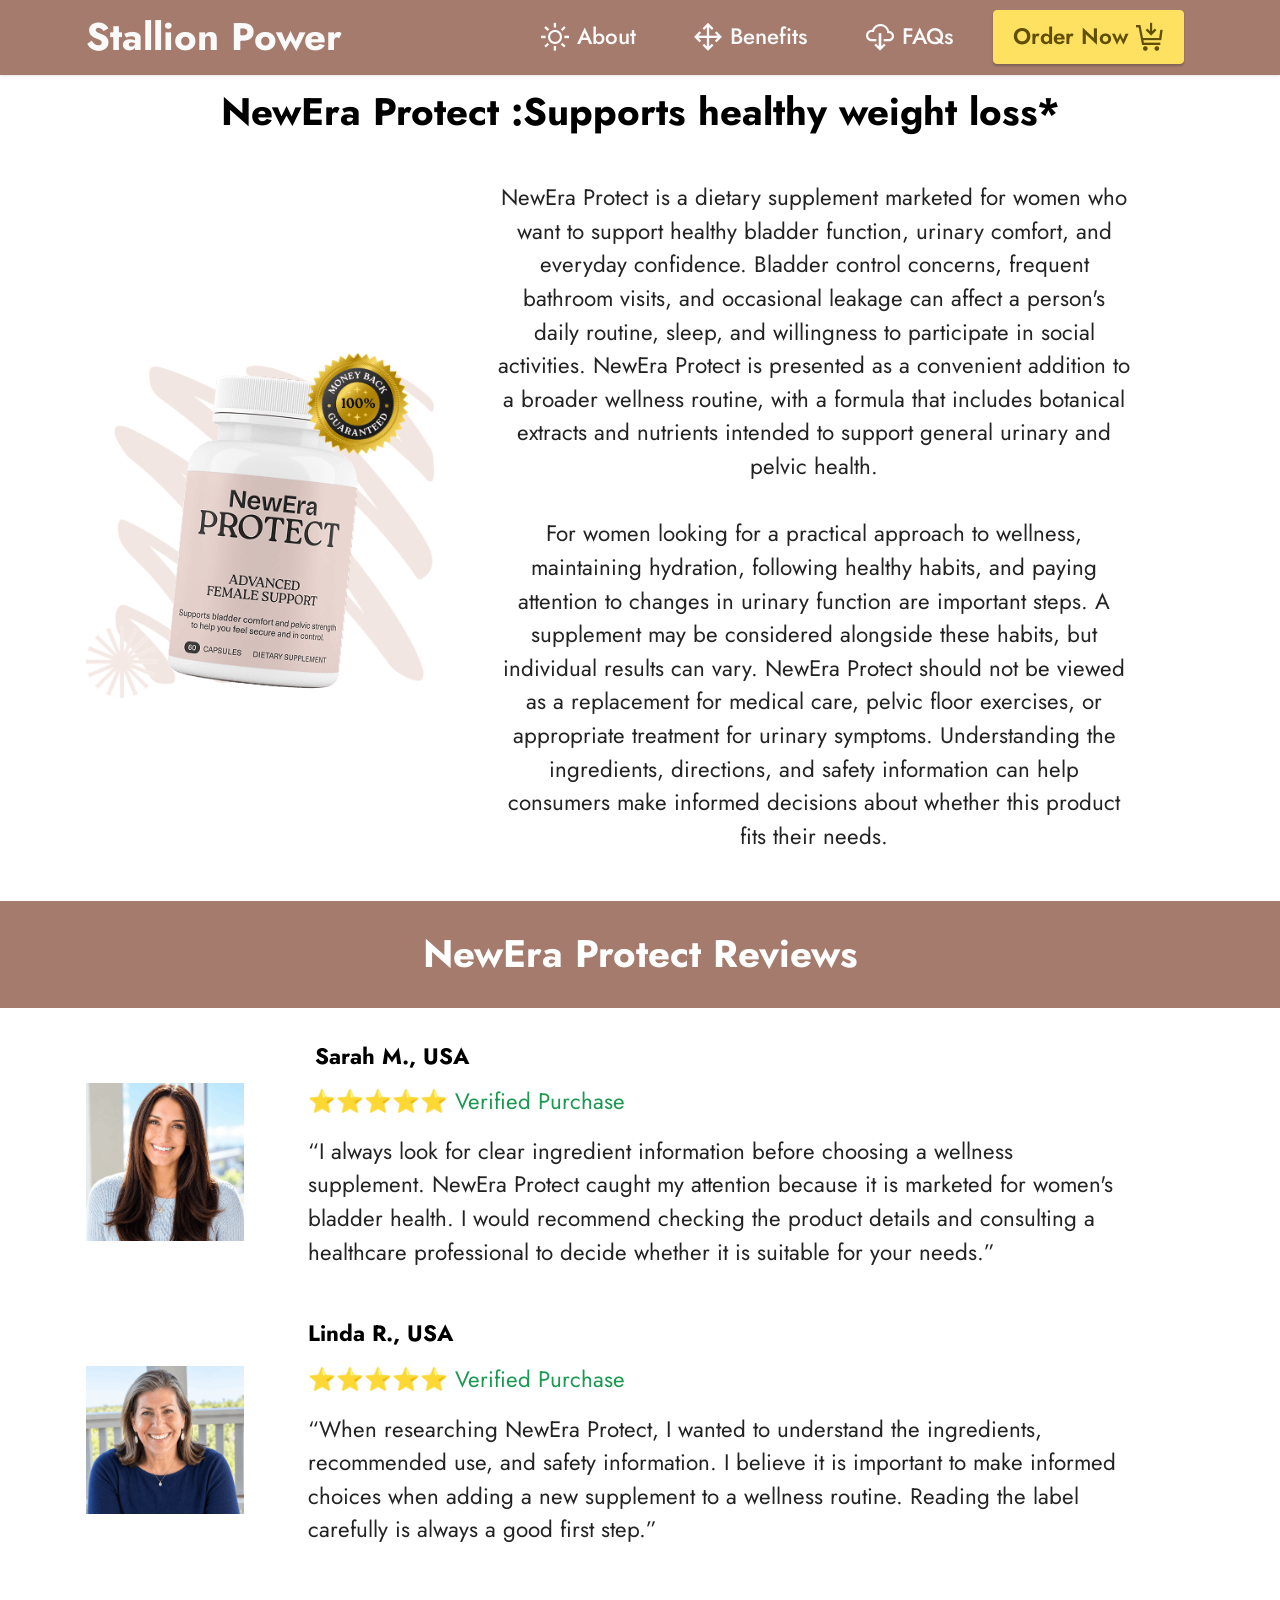
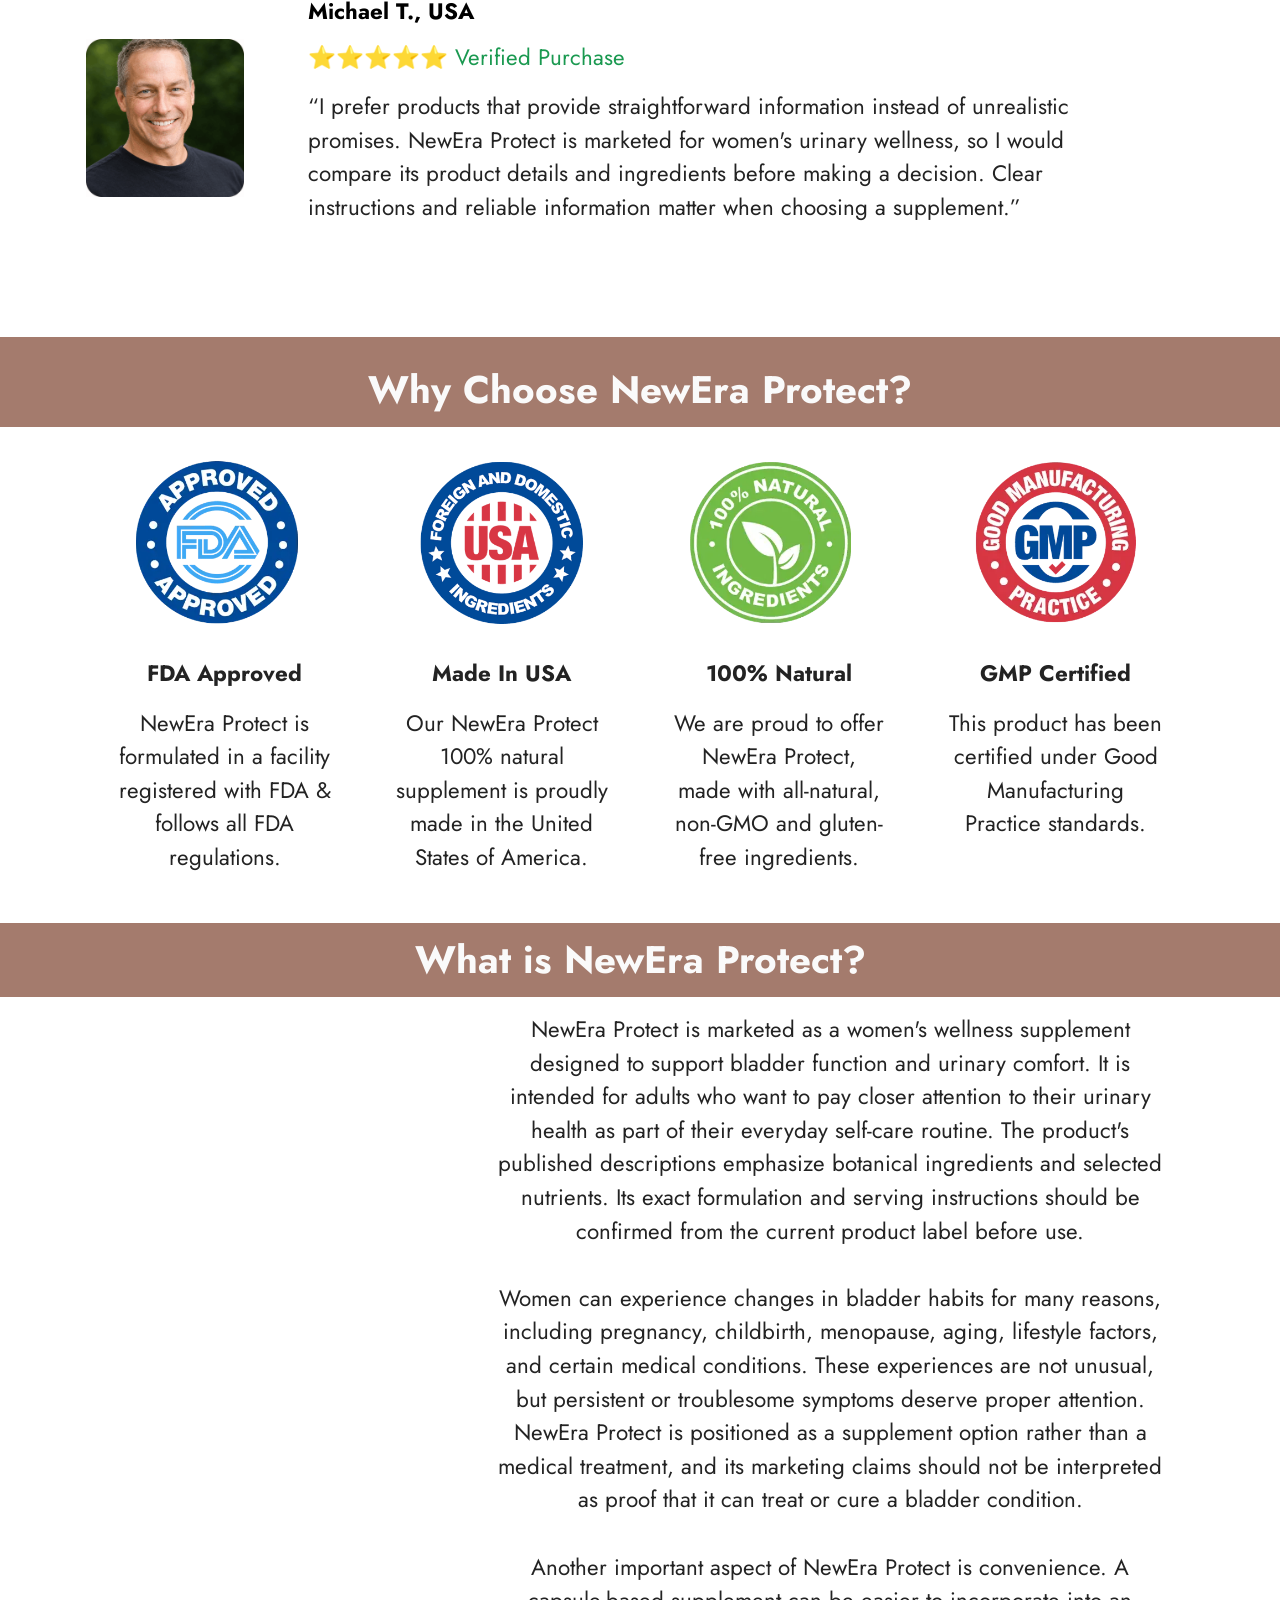
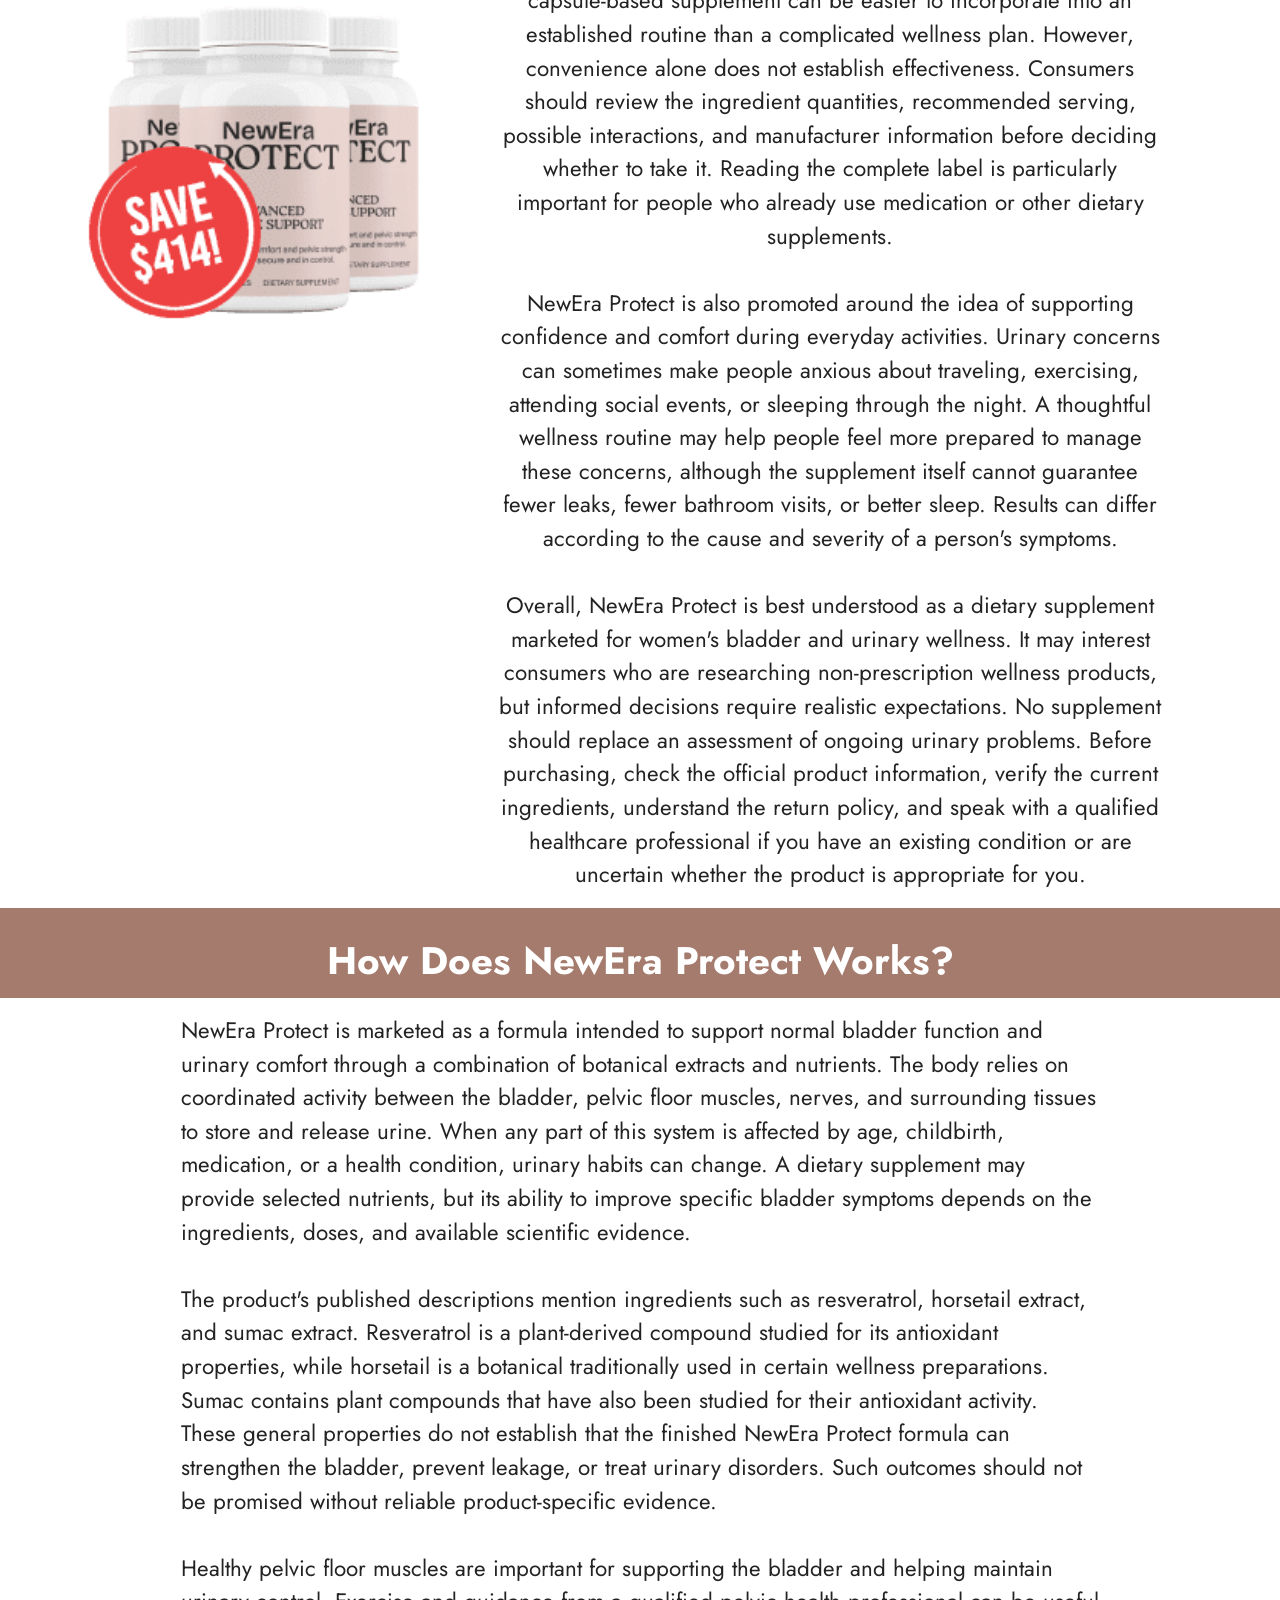
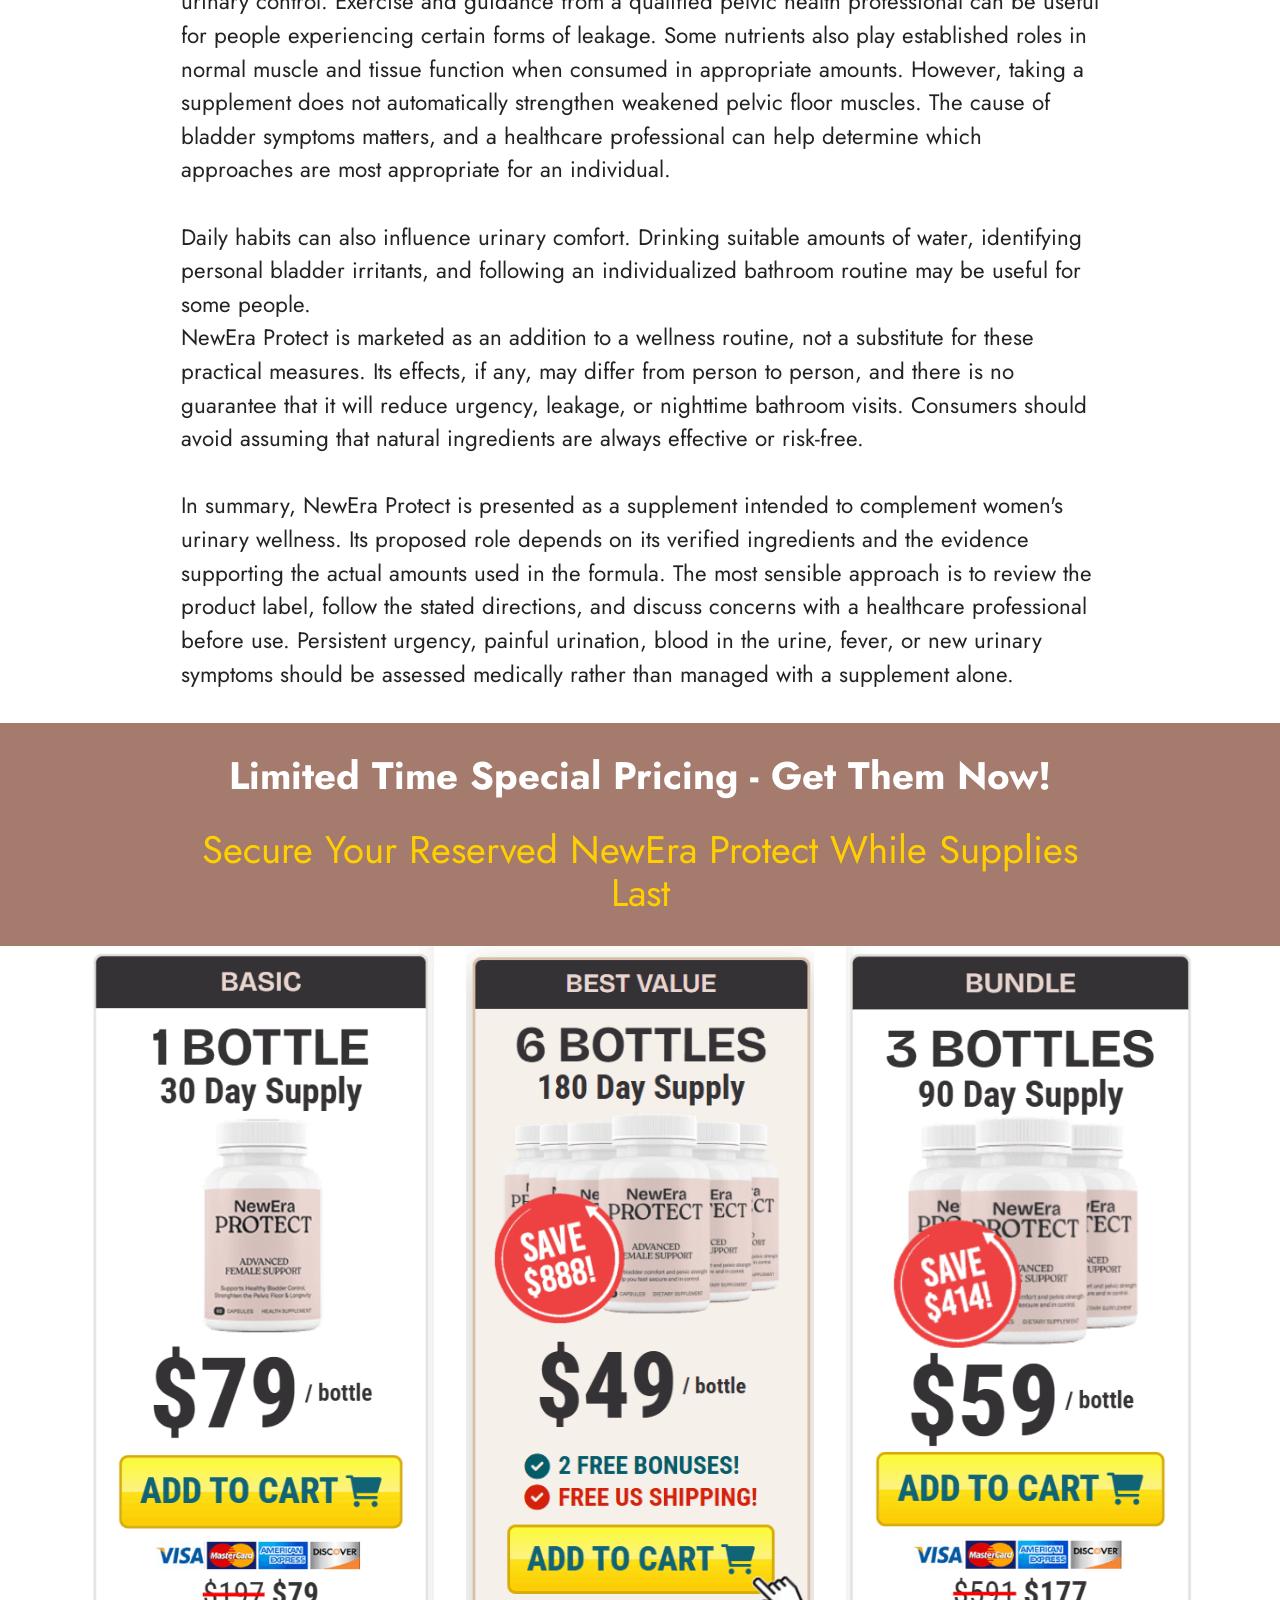
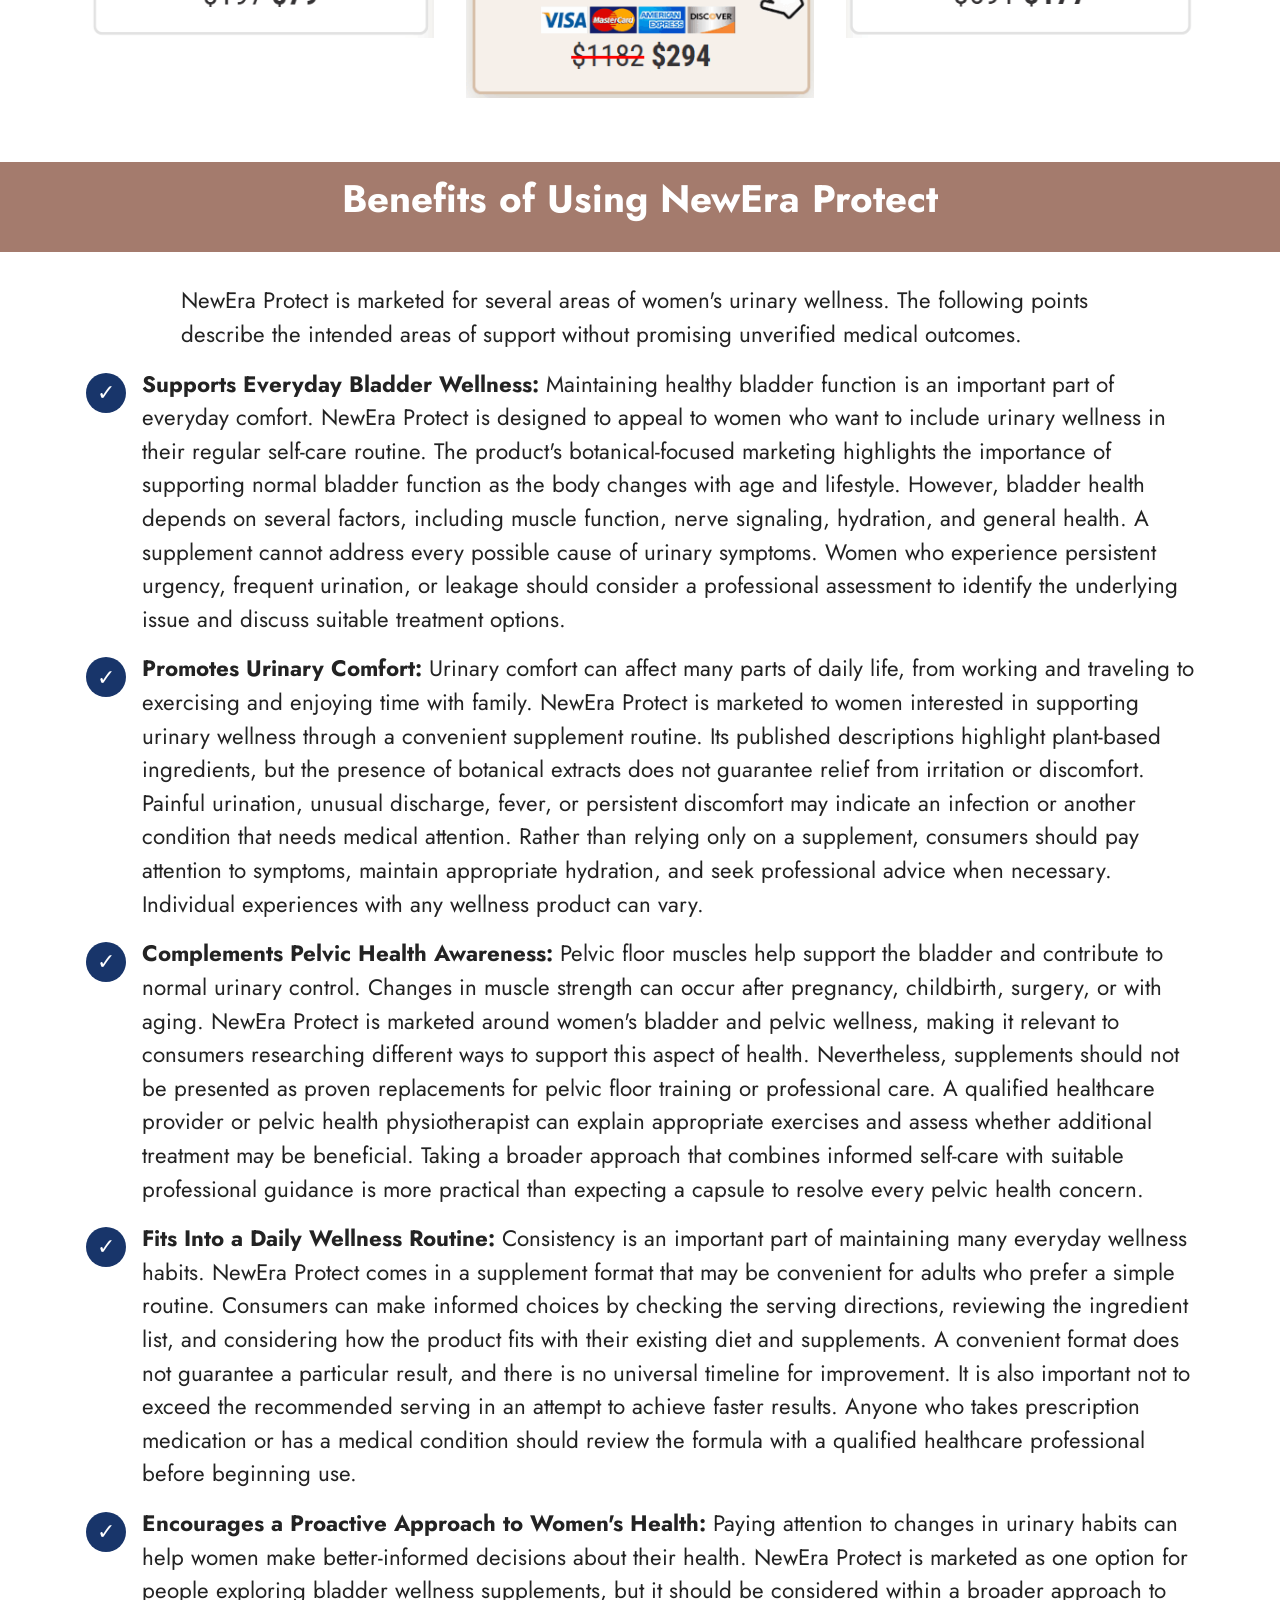
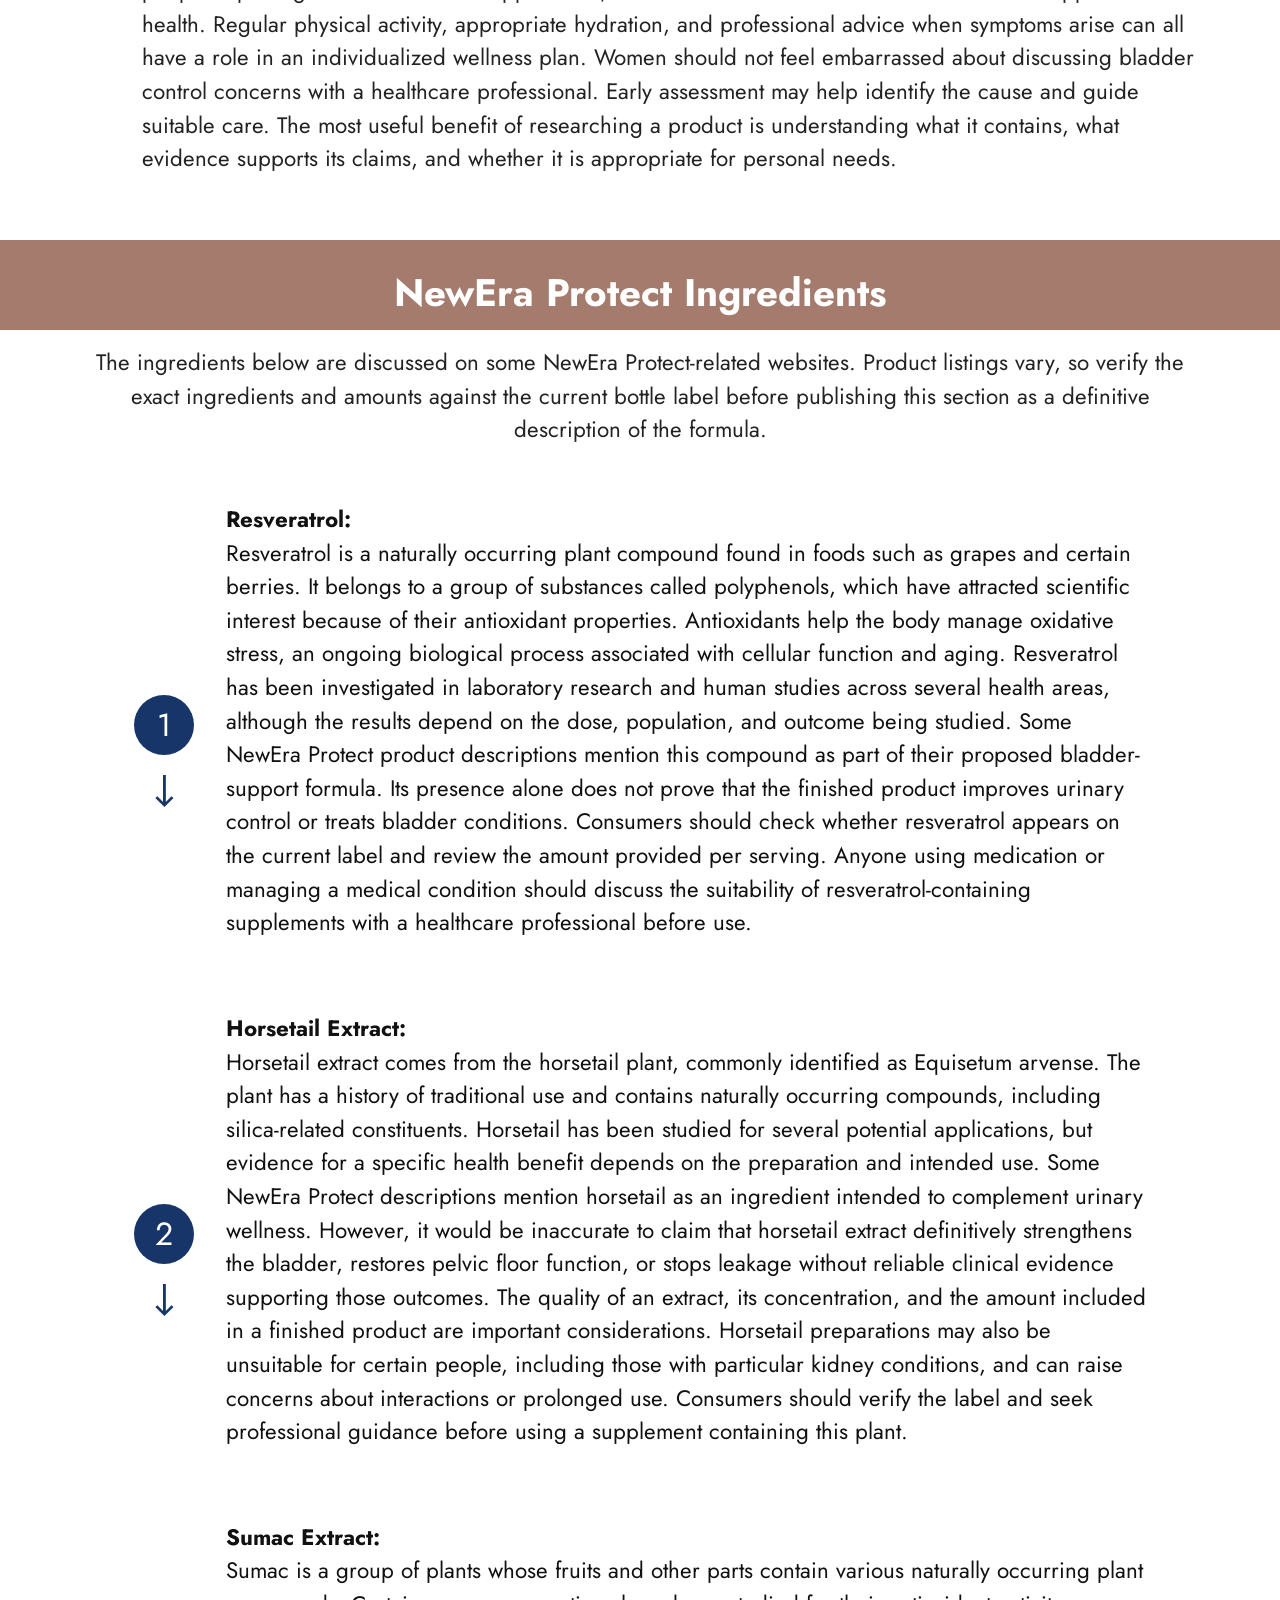
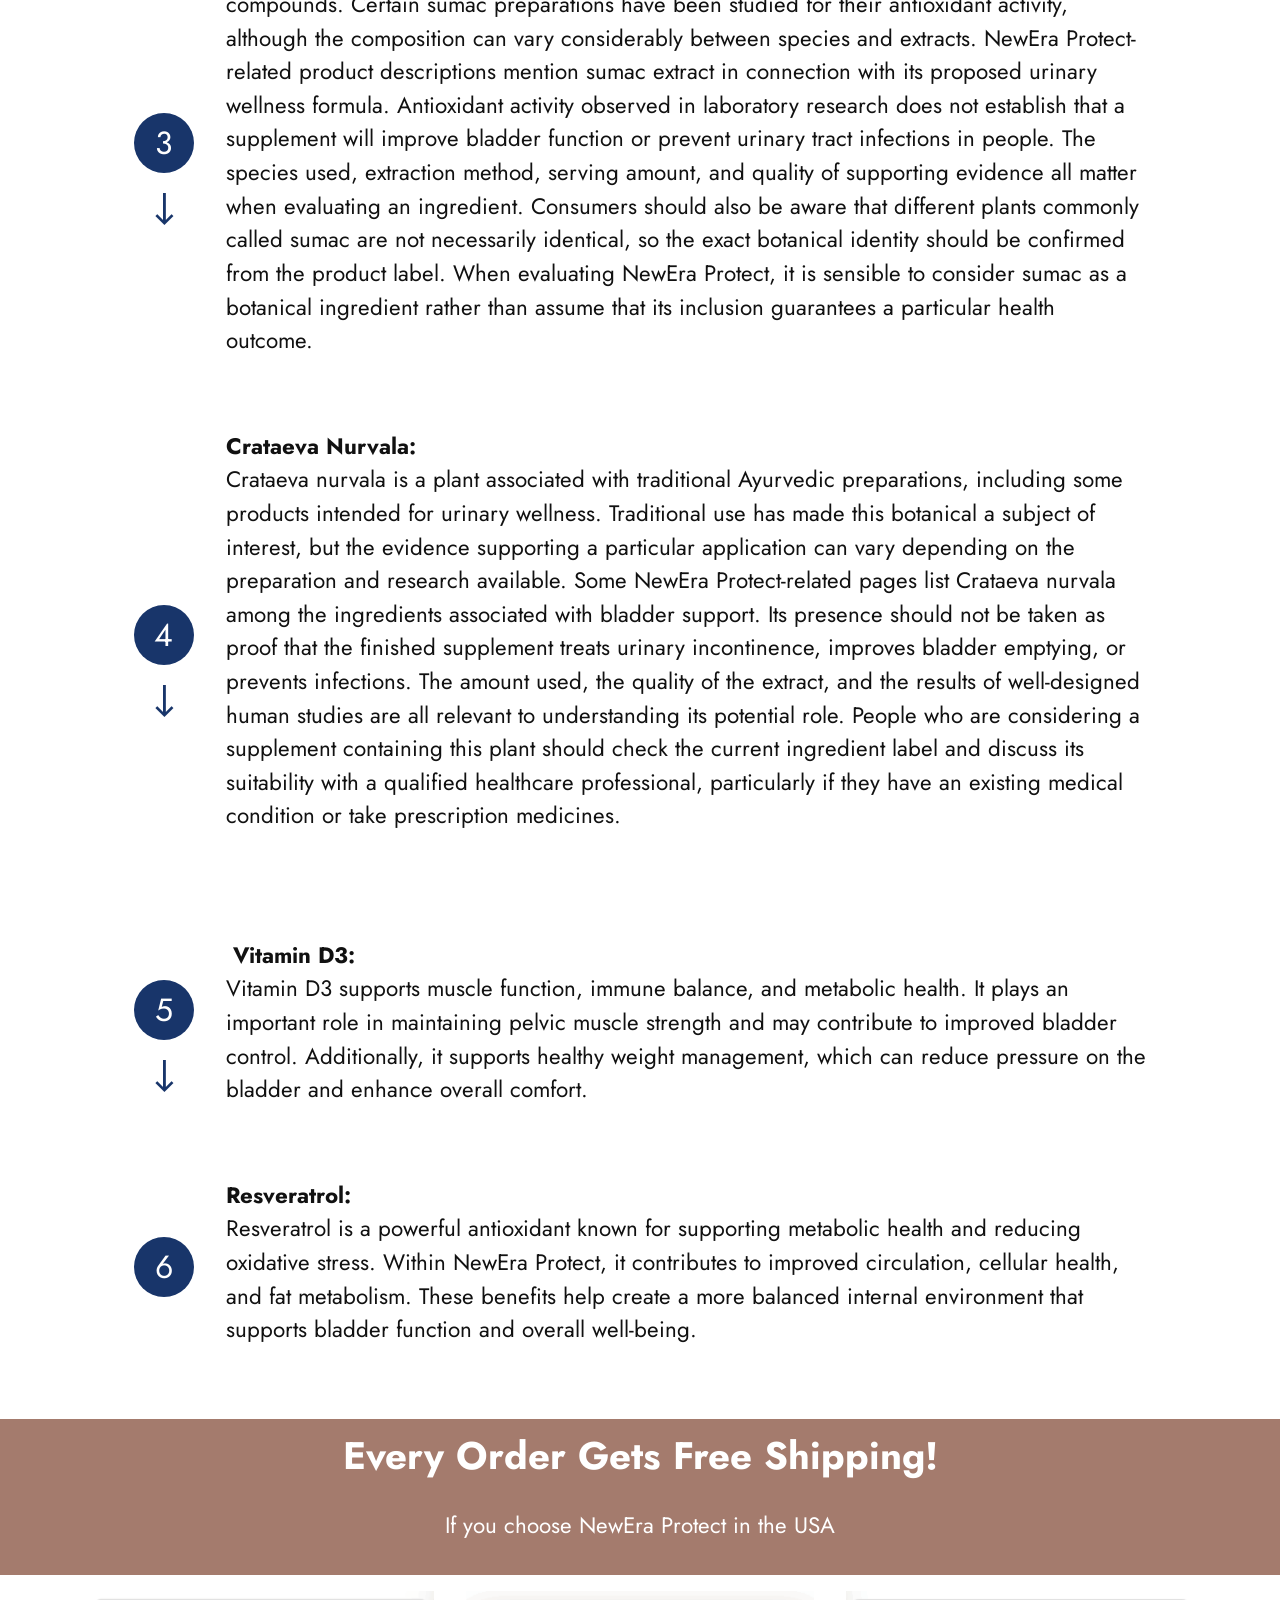
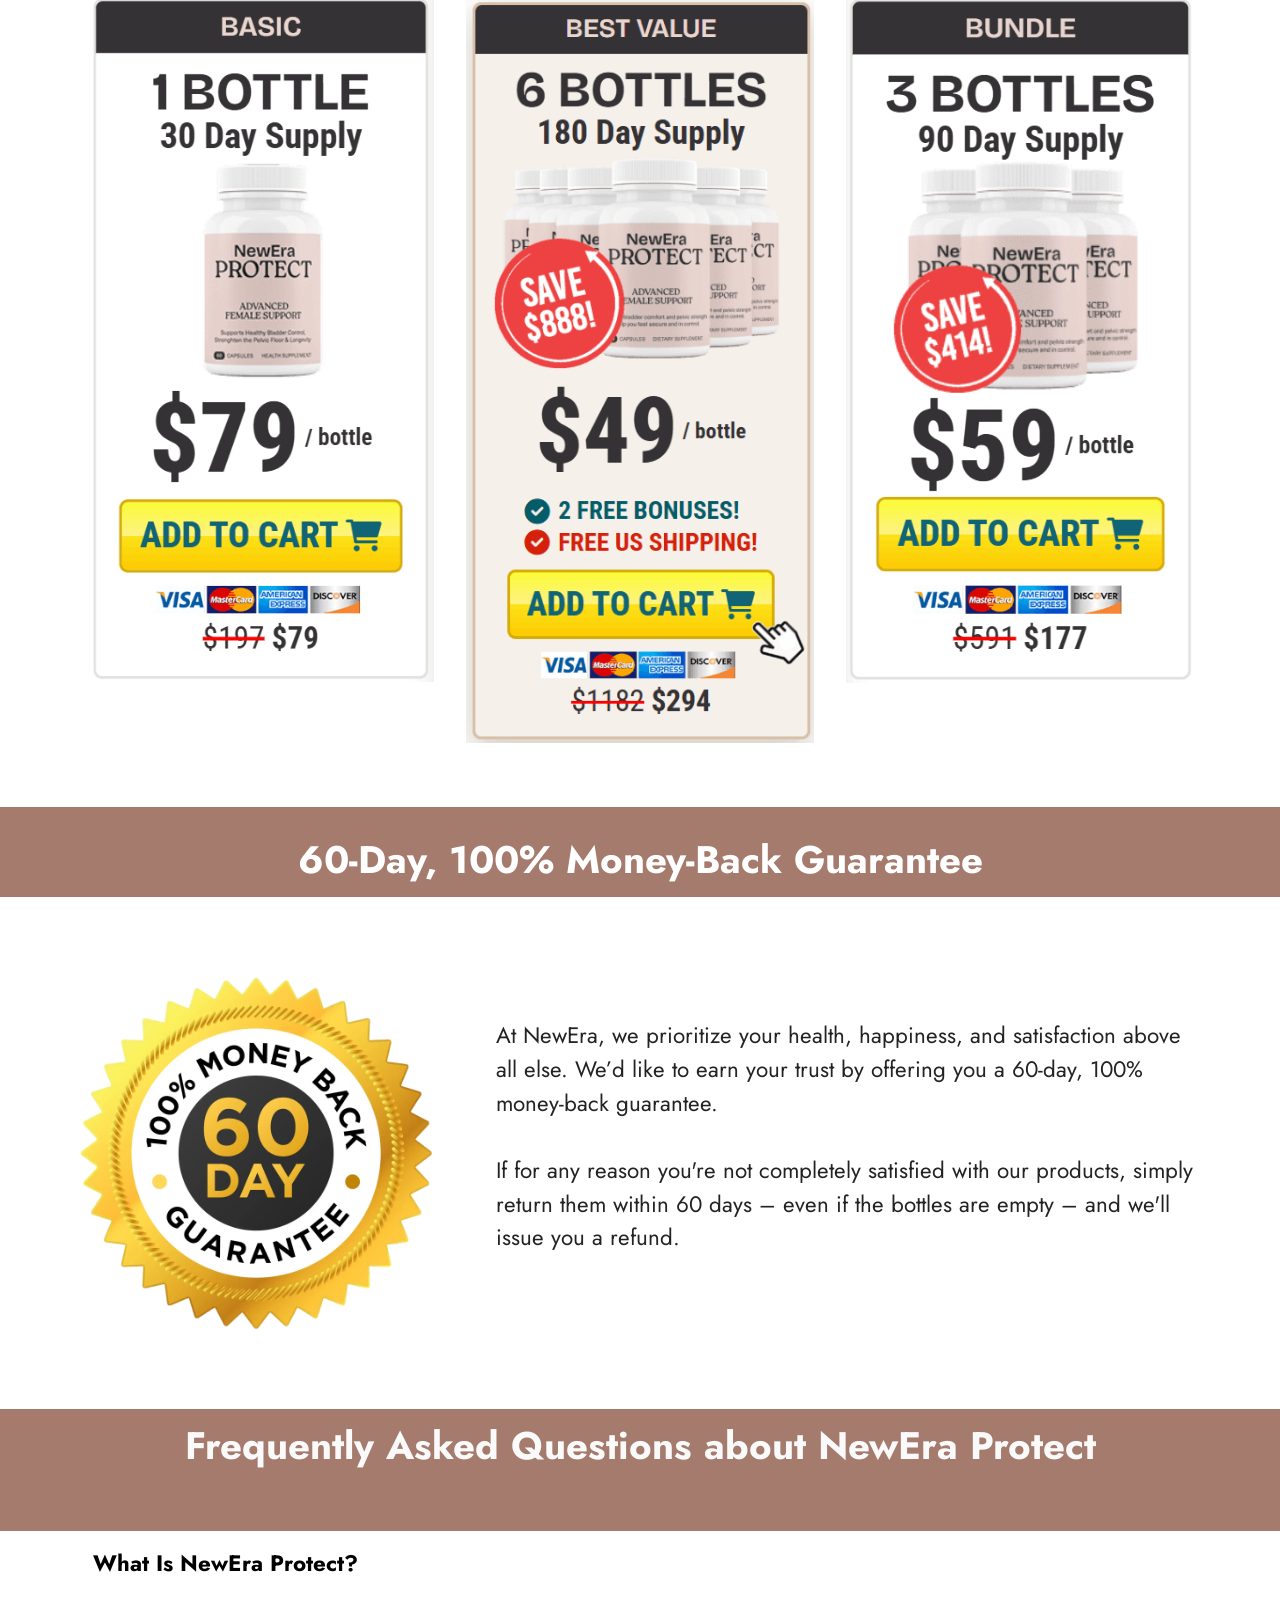
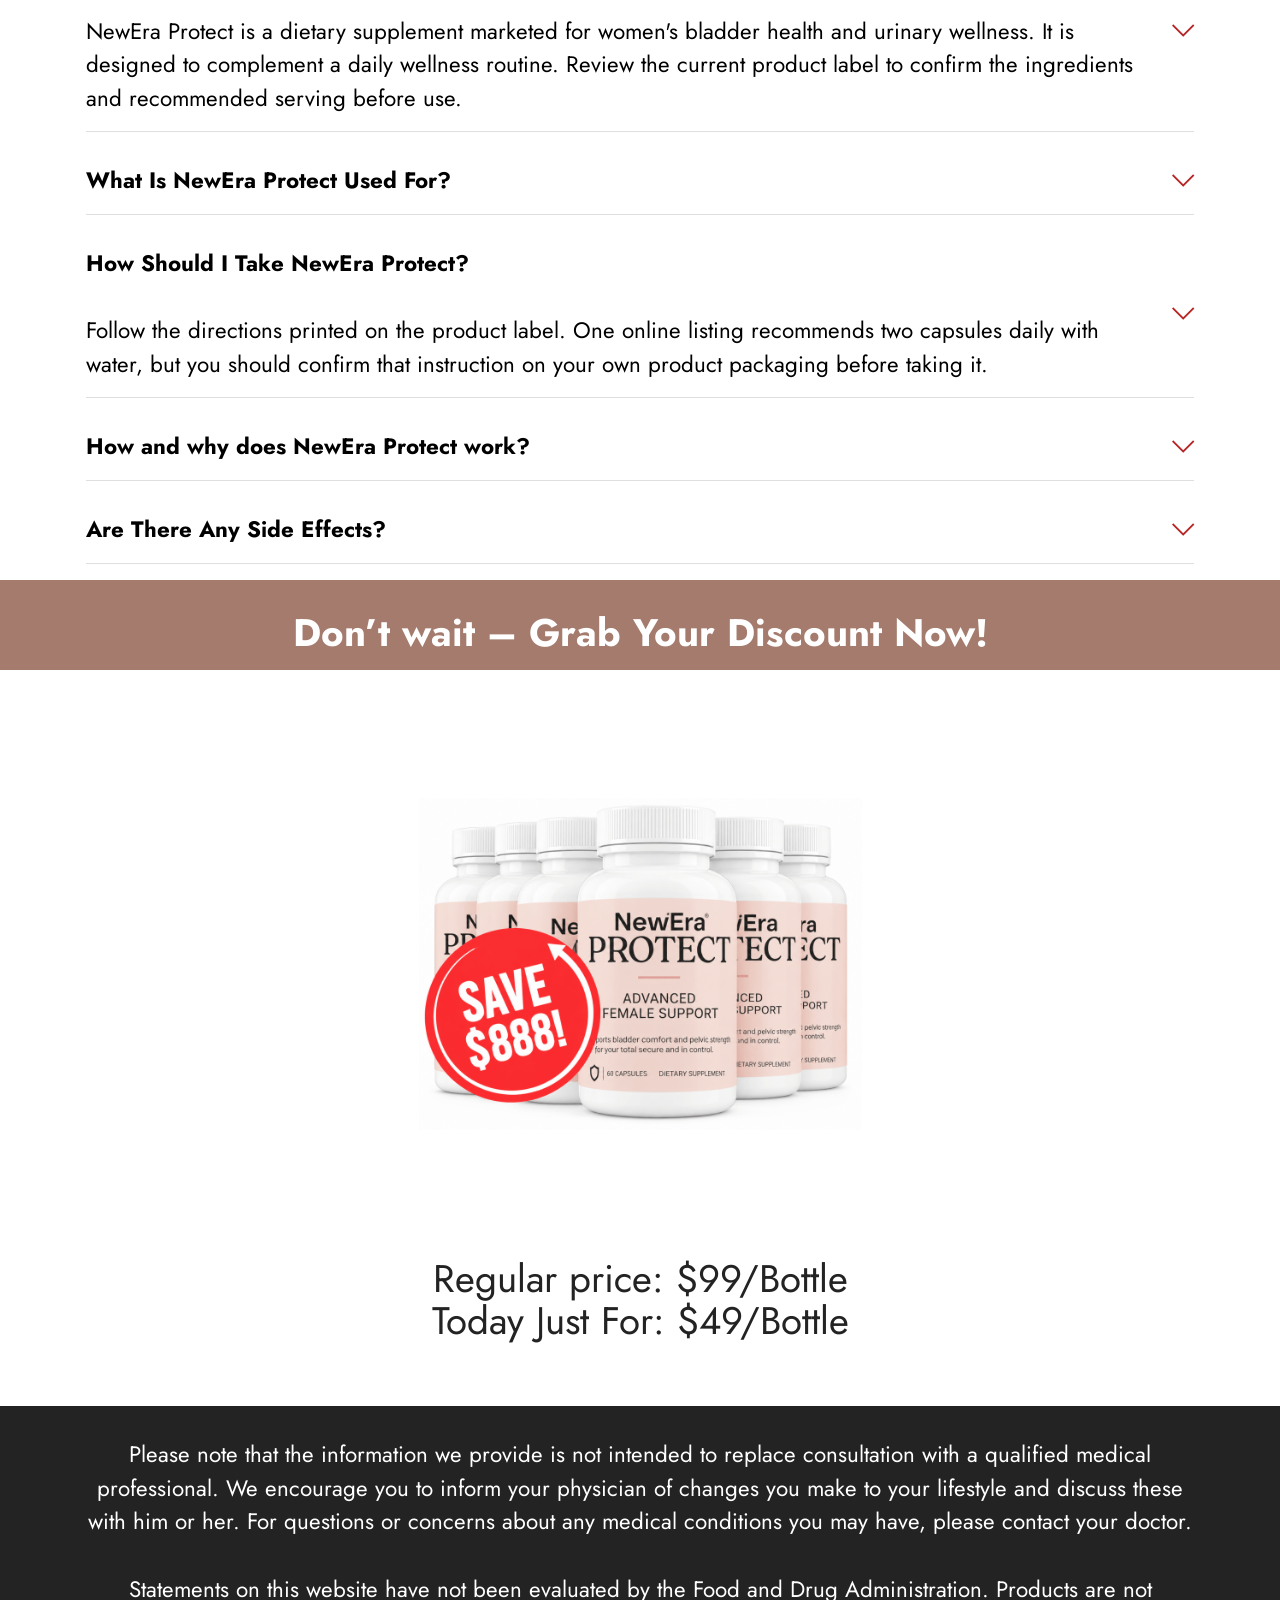
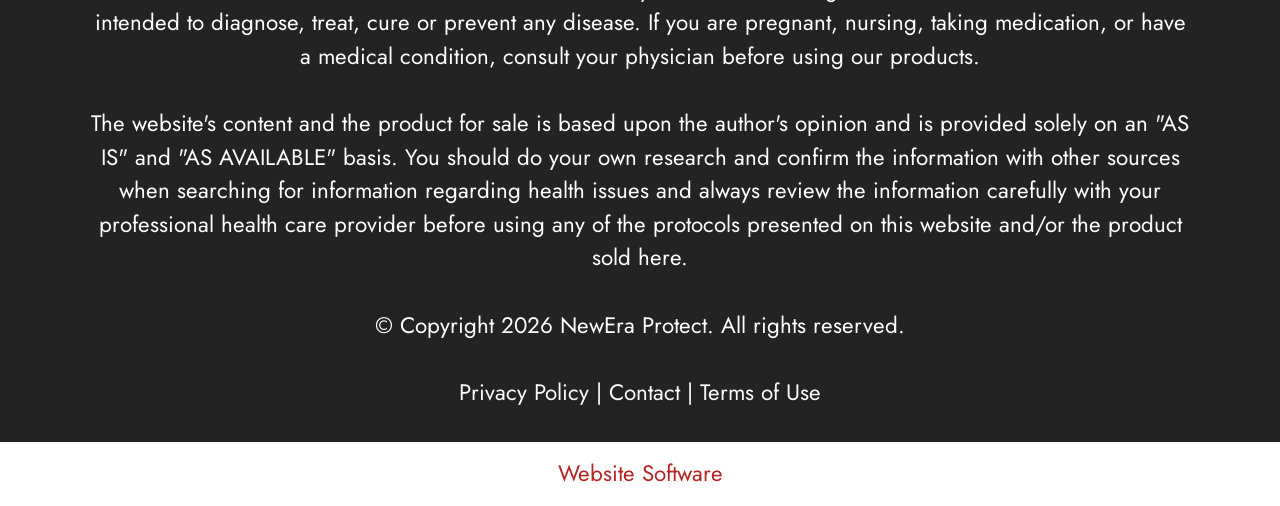
==== index.html @ 6fe3ec7f "Add files via upload" ====
<!DOCTYPE html>
<html  lang="en">
<head>
  <!-- Site made with Mobirise Website Builder v6.1.12, https://mobirise.com -->
  <meta charset="UTF-8">
  <meta http-equiv="X-UA-Compatible" content="IE=edge">
  <meta name="generator" content="Mobirise v6.1.12, mobirise.com">
  <meta name="twitter:card" content="summary_large_image"/>
  <meta name="twitter:image:src" content="assets/images/index-meta.png">
  <meta property="og:image" content="assets/images/index-meta.png">
  <meta name="twitter:title" content="NewEra Protect | Official Website Benefits & Ingredients">
  <meta name="viewport" content="width=device-width, initial-scale=1, minimum-scale=1">
  <link rel="shortcut icon" href="assets/images/cf00dc8c-ad56-42a1-9572-a9f70e7c6a54-128x128.png" type="image/x-icon">
  <meta name="description" content="NewEra Protect, its key ingredients, potential benefits, and how it fits into your daily wellness routine. Learn more on the official website.">
  
  
  <title>NewEra Protect | Official Website Benefits & Ingredients</title>
  <link rel="stylesheet" href="assets/web/assets/mobirise-icons2/mobirise2.css">
  <link rel="stylesheet" href="assets/web/assets/mobirise-icons/mobirise-icons.css">
  <link rel="stylesheet" href="assets/bootstrap/css/bootstrap.min.css">
  <link rel="stylesheet" href="assets/dropdown/css/style.css">
  <link rel="stylesheet" href="assets/socicon/css/styles.css">
  <link rel="stylesheet" href="assets/theme/css/style.css">
  <link rel="preload" href="https://fonts.googleapis.com/css?family=Jost:100,200,300,400,500,600,700,800,900,100i,200i,300i,400i,500i,600i,700i,800i,900i&display=swap" as="style" onload="this.onload=null;this.rel='stylesheet'">
  <noscript><link rel="stylesheet" href="https://fonts.googleapis.com/css?family=Jost:100,200,300,400,500,600,700,800,900,100i,200i,300i,400i,500i,600i,700i,800i,900i&display=swap"></noscript>
  <link rel="preload" as="style" href="assets/mobirise/css/mbr-additional.css?v=R3ZuR8"><link rel="stylesheet" href="assets/mobirise/css/mbr-additional.css?v=R3ZuR8" type="text/css">

  
  
  <meta name="keywords" content=" NewEra Protect, NewEra Protect,  NewEra Protect supplement,  NewEra Protect pills">
 <meta name="author" content=" NewEra Protect">
		
 <link rel="canonical" href="https://www. NewEra Protect
/" >
</head>
<body>
  
  <section data-bs-version="5.1" class="menu menu2 cid-tB0YZQqaCG" once="menu" id="menu2-0">
    
    <nav class="navbar navbar-dropdown navbar-expand-lg">
        <div class="container">
            <div class="navbar-brand">
                
                <span class="navbar-caption-wrap"><a class="navbar-caption text-white text-primary display-2" href="index.html#features7-3">Stallion Power&nbsp;<br></a></span>
            </div>
            <button class="navbar-toggler" type="button" data-toggle="collapse" data-bs-toggle="collapse" data-target="#navbarSupportedContent" data-bs-target="#navbarSupportedContent" aria-controls="navbarNavAltMarkup" aria-expanded="false" aria-label="Toggle navigation">
                <div class="hamburger">
                    <span></span>
                    <span></span>
                    <span></span>
                    <span></span>
                </div>
            </button>
            <div class="collapse navbar-collapse" id="navbarSupportedContent">
                <ul class="navbar-nav nav-dropdown" data-app-modern-menu="true"><li class="nav-item"><a class="nav-link link text-white text-primary display-7" href="index.html#header3-1l"><span class="mobi-mbri mobi-mbri-sun mbr-iconfont mbr-iconfont-btn"></span>About</a></li>
                    <li class="nav-item"><a class="nav-link link text-white display-7" href="index.html#content4-k"><span class="mobi-mbri mobi-mbri-drag-n-drop mbr-iconfont mbr-iconfont-btn"></span>Benefits</a></li>
                    <li class="nav-item"><a class="nav-link link text-white text-primary display-7" href="index.html#features14-2h"><span class="mobi-mbri mobi-mbri-download-2 mbr-iconfont mbr-iconfont-btn"></span>FAQs</a>
                    </li></ul>
                
                <div class="navbar-buttons mbr-section-btn"><a class="btn btn-warning display-7" href="https://mwebvexa.com/10195/21802/7/?"><span class="mobi-mbri mobi-mbri-cart-add mbr-iconfont mbr-iconfont-btn"></span>Order Now</a></div>
            </div>
        </div>
    </nav>
</section>

<section data-bs-version="5.1" class="header3 cid-tB10ubWVri" id="header3-1">

    

    
    

    <div class="align-center container-fluid">
        <div class="row justify-content-center">
            <div class="col-12 col-lg-12">
                <h1 class="mbr-section-title mbr-fonts-style mb-3 display-2"><strong>NewEra Protect :Supports healthy weight loss*</strong></h1>
                
                
                
            </div>
        </div>
    </div>
</section>

<section data-bs-version="5.1" class="features6 cid-tB15AvPI4t" id="features7-3">
    <!---->
    

    
    
    <div class="container">
        <div class="card-wrapper">
            <div class="row align-items-center">
                <div class="col-12 col-lg-4">
                    <div class="image-wrapper">
                        <a href="https://mwebvexa.com/10195/21802/7/?"><img src="assets/images/tsl-new-img5-412x409.png" alt="NewEra Protect"></a>
                    </div>
                </div>
                <div class="col-12 col-lg">
                    <div class="text-box">
                        
                        <p class="mbr-text mbr-fonts-style display-5">NewEra Protect is a dietary supplement marketed for women who want to support healthy bladder function, urinary comfort, and everyday confidence. Bladder control concerns, frequent bathroom visits, and occasional leakage can affect a person's daily routine, sleep, and willingness to participate in social activities. NewEra Protect is presented as a convenient addition to a broader wellness routine, with a formula that includes botanical extracts and nutrients intended to support general urinary and pelvic health.<br><br>For women looking for a practical approach to wellness, maintaining hydration, following healthy habits, and paying attention to changes in urinary function are important steps. A supplement may be considered alongside these habits, but individual results can vary. NewEra Protect should not be viewed as a replacement for medical care, pelvic floor exercises, or appropriate treatment for urinary symptoms. Understanding the ingredients, directions, and safety information can help consumers make informed decisions about whether this product fits their needs.<br></p>
                        
                        
                    </div>
                </div>
            </div>
        </div>
    </div>
</section>

<section data-bs-version="5.1" class="content4 cid-v9ZbLS1f8Q" id="content4-27">
    

    
    
    <div class="container">
        <div class="row justify-content-center">
            <div class="title col-md-12 col-lg-12">
                <h3 class="mbr-section-title mbr-fonts-style align-center mb-4 display-2"><div><strong></strong></div></h3>
                <h1 class="mbr-section-subtitle align-center mbr-fonts-style mb-4 display-2"><strong>NewEra Protect Reviews</strong></h1>
                
            </div>
        </div>
    </div>
</section>

<section data-bs-version="5.1" class="team2 cid-vaVHwZ0P2d" xmlns="http://www.w3.org/1999/html" id="team2-2p">
    

    
    
    <div class="container">
        <div class="item features-image">
            <div class="item-wrapper">
                <div class="row align-items-center">
                    <div class="col-12 col-md-2">
                        <div class="image-wrapper">
                            <img src="assets/images/149e02d2-dc52-42ea-9e5e-cba019acffad-375x375.png" alt=" Sarah M., USA">
                        </div>
                    </div>
                    <div class="col-12 col-md">
                        <div class="card-box">
                            <h2 class="card-title mbr-fonts-style m-0 mb-3 display-5"><strong>&nbsp;Sarah M., USA</strong></h2>
                            <h2 class="card-subtitle mbr-fonts-style mb-3 display-5">⭐⭐⭐⭐⭐ Verified Purchase&nbsp;</h2>
                            <p class="mbr-text mbr-fonts-style display-7">“I always look for clear ingredient information before choosing a wellness supplement. NewEra Protect caught my attention because it is marketed for women's bladder health. I would recommend checking the product details and consulting a healthcare professional to decide whether it is suitable for your needs.”</p>
                            
                        </div>
                    </div>
                </div>
            </div>
        </div>
        <div class="item features-image">
            <div class="item-wrapper">
                <div class="row align-items-center">
                    <div class="col-12 col-md-2">
                        <div class="image-wrapper">
                            <img src="assets/images/70920350-4f3a-40ef-9dd0-350b4f64b960-375x351.png" alt="Linda R., USA">
                        </div>
                    </div>
                    <div class="col-12 col-md">
                        <div class="card-box">
                            <h2 class="card-title mbr-fonts-style m-0 mb-3 display-7"><strong>Linda R., USA</strong></h2>
                            <h2 class="card-subtitle mbr-fonts-style mb-3 display-5">⭐⭐⭐⭐⭐ Verified Purchase&nbsp;</h2>
                            <p class="mbr-text mbr-fonts-style display-7">“When researching NewEra Protect, I wanted to understand the ingredients, recommended use, and safety information. I believe it is important to make informed choices when adding a new supplement to a wellness routine. Reading the label carefully is always a good first step.”<br></p>
                            
                        </div>
                    </div>
                </div>
            </div>
        </div>
        <div class="item features-image">
            <div class="item-wrapper">
                <div class="row align-items-center">
                    <div class="col-12 col-md-2">
                        <div class="image-wrapper">
                            <img src="assets/images/59ab6b2a-d36a-4dc1-866c-c922b58305f5-375x375.png" alt="Michael T., USA ">
                        </div>
                    </div>
                    <div class="col-12 col-md">
                        <div class="card-box">
                            <h2 class="card-title mbr-fonts-style m-0 mb-3 display-5"><strong style="font-size: 1.4rem;">Michael T., USA&nbsp;</strong></h2>
                            <h2 class="card-subtitle mbr-fonts-style mb-3 display-5">⭐⭐⭐⭐⭐ Verified Purchase&nbsp;</h2>
                            <p class="mbr-text mbr-fonts-style display-7">“I prefer products that provide straightforward information instead of unrealistic promises. NewEra Protect is marketed for women's urinary wellness, so I would compare its product details and ingredients before making a decision. Clear instructions and reliable information matter when choosing a supplement.”<br></p>
                            
                        </div>
                    </div>
                </div>
            </div>
        </div>
    </div>
</section>

<section data-bs-version="5.1" class="header3 cid-vaVJowMobt" id="header3-2q">

    

    
    

    <div class="align-center container">
        <div class="row justify-content-center">
            <div class="col-12 col-lg-12">
                
                <h2 class="mbr-section-subtitle mbr-fonts-style mb-3 display-2"><strong>Why Choose NewEra Protect</strong><strong style="font-size: 2.4rem;">?</strong></h2>
                
                
            </div>
        </div>
    </div>
</section>

<section data-bs-version="5.1" class="gallery3 cid-tB9ez4cVTX" id="gallery3-1r">
    
    
    <div class="container">
        
        <div class="row mt-4">
            <div class="item features-image сol-12 col-md-6 col-lg-3 active">
                <div class="item-wrapper">
                    <div class="item-img">
                        <img src="assets/images/fda-approved.webp" alt="NewEra Protect  FDA Approved" data-slide-to="0" data-bs-slide-to="0">
                    </div>
                    <div class="item-content">
                        <h5 class="item-title mbr-fonts-style display-7"><strong>FDA Approved</strong></h5>
                        
                        <p class="mbr-text mbr-fonts-style mt-3 display-7">NewEra Protect is formulated in a facility registered with FDA &amp; follows all FDA regulations.</p>
                    </div>
                    
                </div>
            </div>
            
            <div class="item features-image сol-12 col-md-6 col-lg-3">
                <div class="item-wrapper">
                    <div class="item-img">
                        <img src="assets/images/made-in-usa-500x300.webp" alt="NewEra Protect Made In Usa" data-slide-to="1" data-bs-slide-to="1">
                    </div>
                    <div class="item-content">
                        <h5 class="item-title mbr-fonts-style display-7"><strong>Made In USA</strong></h5>
                        
                        <p class="mbr-text mbr-fonts-style mt-3 display-7">Our NewEra Protect 100% natural supplement is proudly made in the United States of America.</p>
                    </div>
                    
                </div>
            </div><div class="item features-image сol-12 col-md-6 col-lg-3">
                <div class="item-wrapper">
                    <div class="item-img">
                        <img src="assets/images/100-natural-500x300.webp" alt="NewEra Protect All Natural" data-slide-to="2" data-bs-slide-to="2">
                    </div>
                    <div class="item-content">
                        <h5 class="item-title mbr-fonts-style display-7"><strong>100% Natural</strong></h5>
                        
                        <p class="mbr-text mbr-fonts-style mt-3 display-7">We are proud to offer NewEra Protect, made with all-natural, non-GMO and gluten-free ingredients.</p>
                    </div>
                    
                </div>
            </div>
            <div class="item features-image сol-12 col-md-6 col-lg-3">
                <div class="item-wrapper">
                    <div class="item-img">
                        <img src="assets/images/gmp-certified-500x300.webp" alt="NewEra Protect  GMP Certified" title="">
                    </div>
                    <div class="item-content">
                        <h5 class="item-title mbr-fonts-style display-7"><strong>GMP Certified</strong></h5>
                        
                        <p class="mbr-text mbr-fonts-style mt-3 display-7">This product has been certified under Good Manufacturing Practice standards.</p>
                    </div>
                    
                </div>
            </div>
        </div>
    </div>
</section>

<section data-bs-version="5.1" class="header3 cid-tB83YwBUMj" id="header3-1l">

    

    
    

    <div class="align-center container">
        <div class="row justify-content-center">
            <div class="col-12 col-lg-12">
                
                <h2 class="mbr-section-subtitle mbr-fonts-style mb-3 display-2"><strong>What is NewEra Protect</strong><strong style="font-size: 2.4rem;">?</strong></h2>
                
                
            </div>
        </div>
    </div>
</section>

<section data-bs-version="5.1" class="header11 cid-tB1vWdJbT6" id="header11-a">

    

    
    

    <div class="container">
        <div class="row justify-content-center">
            <div class="col-12 col-md-4 image-wrapper">
                <a href="https://mwebvexa.com/10195/21802/7/?"><img class="w-100" src="assets/images/protect-3-new-1-227x210.png" alt="NewEra Protect"></a>
            </div>
            <div class="col-12 col-md">
                <div class="text-wrapper text-center">
                    
                    <p class="mbr-text mbr-fonts-style display-7">NewEra Protect is marketed as a women's wellness supplement designed to support bladder function and urinary comfort. It is intended for adults who want to pay closer attention to their urinary health as part of their everyday self-care routine. The product's published descriptions emphasize botanical ingredients and selected nutrients. Its exact formulation and serving instructions should be confirmed from the current product label before use.<br><br>Women can experience changes in bladder habits for many reasons, including pregnancy, childbirth, menopause, aging, lifestyle factors, and certain medical conditions. These experiences are not unusual, but persistent or troublesome symptoms deserve proper attention. NewEra Protect is positioned as a supplement option rather than a medical treatment, and its marketing claims should not be interpreted as proof that it can treat or cure a bladder condition.<br><br>Another important aspect of NewEra Protect is convenience. A capsule-based supplement can be easier to incorporate into an established routine than a complicated wellness plan. However, convenience alone does not establish effectiveness. Consumers should review the ingredient quantities, recommended serving, possible interactions, and manufacturer information before deciding whether to take it. Reading the complete label is particularly important for people who already use medication or other dietary supplements.<br><br>NewEra Protect is also promoted around the idea of supporting confidence and comfort during everyday activities. Urinary concerns can sometimes make people anxious about traveling, exercising, attending social events, or sleeping through the night. A thoughtful wellness routine may help people feel more prepared to manage these concerns, although the supplement itself cannot guarantee fewer leaks, fewer bathroom visits, or better sleep. Results can differ according to the cause and severity of a person's symptoms.<br><br>Overall, NewEra Protect is best understood as a dietary supplement marketed for women's bladder and urinary wellness. It may interest consumers who are researching non-prescription wellness products, but informed decisions require realistic expectations. No supplement should replace an assessment of ongoing urinary problems. Before purchasing, check the official product information, verify the current ingredients, understand the return policy, and speak with a qualified healthcare professional if you have an existing condition or are uncertain whether the product is appropriate for you.<br></p>
                    
                </div>
            </div>
        </div>
    </div>
</section>

<section data-bs-version="5.1" class="header3 cid-tB85bPoWQz" id="header3-1m">

    

    
    

    <div class="align-center container">
        <div class="row justify-content-center">
            <div class="col-12 col-lg-12">
                
                <h2 class="mbr-section-subtitle mbr-fonts-style mb-3 display-2"><strong>How Does NewEra Protect</strong><strong style="font-size: 2.4rem;">&nbsp;Works?</strong></h2>
                
                
            </div>
        </div>
    </div>
</section>

<section data-bs-version="5.1" class="content4 cid-vawa0RkZCS" id="content4-2n">
    

    
    
    <div class="container">
        <div class="row justify-content-center">
            <div class="title col-md-12 col-lg-10">
                
                <h4 class="mbr-section-subtitle align-center mbr-fonts-style mb-4 display-7"><div>NewEra Protect is marketed as a formula intended to support normal bladder function and urinary comfort through a combination of botanical extracts and nutrients. The body relies on coordinated activity between the bladder, pelvic floor muscles, nerves, and surrounding tissues to store and release urine. When any part of this system is affected by age, childbirth, medication, or a health condition, urinary habits can change. A dietary supplement may provide selected nutrients, but its ability to improve specific bladder symptoms depends on the ingredients, doses, and available scientific evidence.</div><div><br></div><div>The product's published descriptions mention ingredients such as resveratrol, horsetail extract, and sumac extract. Resveratrol is a plant-derived compound studied for its antioxidant properties, while horsetail is a botanical traditionally used in certain wellness preparations. Sumac contains plant compounds that have also been studied for their antioxidant activity. These general properties do not establish that the finished NewEra Protect formula can strengthen the bladder, prevent leakage, or treat urinary disorders. Such outcomes should not be promised without reliable product-specific evidence.</div><div><br></div><div>Healthy pelvic floor muscles are important for supporting the bladder and helping maintain urinary control. Exercise and guidance from a qualified pelvic health professional can be useful for people experiencing certain forms of leakage. Some nutrients also play established roles in normal muscle and tissue function when consumed in appropriate amounts. However, taking a supplement does not automatically strengthen weakened pelvic floor muscles. The cause of bladder symptoms matters, and a healthcare professional can help determine which approaches are most appropriate for an individual.</div><div><br></div><div>Daily habits can also influence urinary comfort. Drinking suitable amounts of water, identifying personal bladder irritants, and following an individualized bathroom routine may be useful for some people.</div><div>NewEra Protect is marketed as an addition to a wellness routine, not a substitute for these practical measures. Its effects, if any, may differ from person to person, and there is no guarantee that it will reduce urgency, leakage, or nighttime bathroom visits. Consumers should avoid assuming that natural ingredients are always effective or risk-free.</div><div><br></div><div>In summary, NewEra Protect is presented as a supplement intended to complement women's urinary wellness. Its proposed role depends on its verified ingredients and the evidence supporting the actual amounts used in the formula. The most sensible approach is to review the product label, follow the stated directions, and discuss concerns with a healthcare professional before use. Persistent urgency, painful urination, blood in the urine, fever, or new urinary symptoms should be assessed medically rather than managed with a supplement alone.</div><div><div>
</div><div>
</div><div>
</div></div></h4>
                
            </div>
        </div>
    </div>
</section>

<section data-bs-version="5.1" class="content4 cid-tB1yuhcVVi" id="content4-g">
    

    
    
    <div class="container">
        <div class="row justify-content-center">
            <div class="title col-md-12 col-lg-10">
                <h3 class="mbr-section-title mbr-fonts-style align-center mb-4 display-2"><strong>Limited Time Special Pricing - Get Them Now!</strong></h3>
                <h4 class="mbr-section-subtitle align-center mbr-fonts-style mb-4 display-2">Secure Your Reserved NewEra Protect While Supplies Last</h4>
                
            </div>
        </div>
    </div>
</section>

<section data-bs-version="5.1" class="team1 cid-tB1z7NONXX" id="team1-h">
    

    
    
    <div class="container">
        <div class="row justify-content-center">
            
            <div class="col-sm-6 col-lg-4">
                <div class="card-wrap">
                    <div class="image-wrap">
                        <a href="https://mwebvexa.com/10195/21802/7/?"><img src="assets/images/screenshot202026-10-1220222625-405x805.png" alt="NewEra Protect 1 bottle"></a>
                    </div>
                    <div class="content-wrap">
                        
                        
                        
                        
                        
                    </div>
                </div>
            </div>

            <div class="col-sm-6 col-lg-4">
                <div class="card-wrap">
                    <div class="image-wrap">
                        <a href="https://mwebvexa.com/10195/21802/7/?"><img src="assets/images/screenshot202026-10-1220222657-371x802.png" alt="NewEra Protect 6 bottle"></a>
                    </div>
                    <div class="content-wrap">
                        
                        
                        
                        
                        
                    </div>
                </div>
            </div>

            <div class="col-sm-6 col-lg-4">
                <div class="card-wrap">
                    <div class="image-wrap">
                        <a href="https://mwebvexa.com/10195/21802/7/?"><img src="assets/images/screenshot202026-10-1220222722-398x792.png" alt="NewEra Protect 3 bottle"></a>
                    </div>
                    <div class="content-wrap">
                        
                        
                        
                        
                        
                    </div>
                </div>
            </div>

            
        </div>
    </div>
</section>

<section data-bs-version="5.1" class="content4 cid-tB1A34S1NT" id="content4-k">
    

    
    
    <div class="container">
        <div class="row justify-content-center">
            <div class="title col-md-12 col-lg-12">
                <h3 class="mbr-section-title mbr-fonts-style align-center mb-4 display-2"><strong>Benefits of Using NewEra Protect</strong></h3>
                
                
            </div>
        </div>
    </div>
</section>

<section data-bs-version="5.1" class="content5 cid-tB1AZH7rno" id="content5-n">
    
    <div class="container">
        <div class="row justify-content-center">
            <div class="col-md-12 col-lg-10">
                
                
                <p class="mbr-text mbr-fonts-style display-7">NewEra Protect is marketed for several areas of women's urinary wellness. The following points describe the intended areas of support without promising unverified medical outcomes.<br></p>
            </div>
        </div>
    </div>
</section>

<section data-bs-version="5.1" class="content8 cid-vaVV1S4Gw6" id="content8-2r">
    
    <div class="container">
        <div class="row justify-content-center">
            <div class="counter-container col-md-12 col-lg-12">
                
                <div class="mbr-text mbr-fonts-style display-7">
                    <ul>
                        <li><strong style="font-size: 1.4rem;">Supports Everyday Bladder Wellness: </strong><span style="font-size: 1.4rem;">Maintaining healthy bladder function is an important part of everyday comfort. NewEra Protect is designed to appeal to women who want to include urinary wellness in their regular self-care routine. The product's botanical-focused marketing highlights the importance of supporting normal bladder function as the body changes with age and lifestyle. However, bladder health depends on several factors, including muscle function, nerve signaling, hydration, and general health. A supplement cannot address every possible cause of urinary symptoms. Women who experience persistent urgency, frequent urination, or leakage should consider a professional assessment to identify the underlying issue and discuss suitable treatment options.</span></li><li><strong style="font-size: 1.4rem;">Promotes Urinary Comfort:</strong><span style="font-size: 1.4rem;">&nbsp;Urinary comfort can affect many parts of daily life, from working and traveling to exercising and enjoying time with family. NewEra Protect is marketed to women interested in supporting urinary wellness through a convenient supplement routine. Its published descriptions highlight plant-based ingredients, but the presence of botanical extracts does not guarantee relief from irritation or discomfort. Painful urination, unusual discharge, fever, or persistent discomfort may indicate an infection or another condition that needs medical attention. Rather than relying only on a supplement, consumers should pay attention to symptoms, maintain appropriate hydration, and seek professional advice when necessary. Individual experiences with any wellness product can vary.</span></li><li><strong style="font-size: 1.4rem;">Complements Pelvic Health Awareness:</strong><span style="font-size: 1.4rem;">&nbsp;Pelvic floor muscles help support the bladder and contribute to normal urinary control. Changes in muscle strength can occur after pregnancy, childbirth, surgery, or with aging. NewEra Protect is marketed around women's bladder and pelvic wellness, making it relevant to consumers researching different ways to support this aspect of health. Nevertheless, supplements should not be presented as proven replacements for pelvic floor training or professional care. A qualified healthcare provider or pelvic health physiotherapist can explain appropriate exercises and assess whether additional treatment may be beneficial. Taking a broader approach that combines informed self-care with suitable professional guidance is more practical than expecting a capsule to resolve every pelvic health concern.</span></li><li><span style="font-size: 1.4rem;"><strong>Fits Into a Daily Wellness Routine:</strong>&nbsp;Consistency is an important part of maintaining many everyday wellness habits. NewEra Protect comes in a supplement format that may be convenient for adults who prefer a simple routine. Consumers can make informed choices by checking the serving directions, reviewing the ingredient list, and considering how the product fits with their existing diet and supplements. A convenient format does not guarantee a particular result, and there is no universal timeline for improvement. It is also important not to exceed the recommended serving in an attempt to achieve faster results. Anyone who takes prescription medication or has a medical condition should review the formula with a qualified healthcare professional before beginning use.</span></li><li><span style="font-size: 1.4rem;"><strong>Encourages a Proactive Approach to Women's Health:</strong>&nbsp;Paying attention to changes in urinary habits can help women make better-informed decisions about their health. NewEra Protect is marketed as one option for people exploring bladder wellness supplements, but it should be considered within a broader approach to health. Regular physical activity, appropriate hydration, and professional advice when symptoms arise can all have a role in an individualized wellness plan. Women should not feel embarrassed about discussing bladder control concerns with a healthcare professional. Early assessment may help identify the cause and guide suitable care. The most useful benefit of researching a product is understanding what it contains, what evidence supports its claims, and whether it is appropriate for personal needs.</span></li>
                    </ul>
                </div>
            </div>
        </div>
    </div>
</section>

<section data-bs-version="5.1" class="header3 cid-vaVY3f1pGO" id="header3-2s">

    

    
    

    <div class="align-center container">
        <div class="row justify-content-center">
            <div class="col-12 col-lg-12">
                
                <h2 class="mbr-section-subtitle mbr-fonts-style mb-3 display-2"><strong>NewEra Protect</strong><strong style="font-size: 2.4rem;">&nbsp;Ingredients</strong></h2>
                
                
            </div>
        </div>
    </div>
</section>

<section data-bs-version="5.1" class="features19 cid-tB6Rwx4pqH" id="features20-x">

    

    
    
    <div class="container">
        <div class="row justify-content-center">
            <div class="col-md-12 col-lg-12">
                <div class="card-wrapper pb-4">
                    <div class="card-box align-center">
                        
                        <p class="mbr-text mbr-fonts-style mb-4 display-7">The ingredients below are discussed on some NewEra Protect-related websites. Product listings vary, so verify the exact ingredients and amounts against the current bottle label before publishing this section as a definitive description of the formula.</p>
                        
                    </div>
                </div>
            </div>
            <div class="col-12 col-md-11">
                <div class="item mbr-flex">
                    <div class="icon-box">
                        <span class="step-number mbr-fonts-style display-5">1</span>
                    </div>
                    <div class="text-box">
                        
                        <h5 class="icon-text mbr-black mbr-fonts-style display-7"><strong>Resveratrol:</strong><br><div>Resveratrol is a naturally occurring plant compound found in foods such as grapes and certain berries. It belongs to a group of substances called polyphenols, which have attracted scientific interest because of their antioxidant properties. Antioxidants help the body manage oxidative stress, an ongoing biological process associated with cellular function and aging. Resveratrol has been investigated in laboratory research and human studies across several health areas, although the results depend on the dose, population, and outcome being studied. Some NewEra Protect product descriptions mention this compound as part of their proposed bladder-support formula. Its presence alone does not prove that the finished product improves urinary control or treats bladder conditions. Consumers should check whether resveratrol appears on the current label and review the amount provided per serving. Anyone using medication or managing a medical condition should discuss the suitability of resveratrol-containing supplements with a healthcare professional before use.</div></h5>
                    </div>
                </div>
                <div class="item mbr-flex">
                    <div class="icon-box">
                        <span class="step-number mbr-fonts-style display-5">2</span>
                    </div>
                    <div class="text-box">
                        
                        <h5 class="icon-text mbr-black mbr-fonts-style display-7"><strong>Horsetail Extract:</strong><br><div>Horsetail extract comes from the horsetail plant, commonly identified as Equisetum arvense. The plant has a history of traditional use and contains naturally occurring compounds, including silica-related constituents. Horsetail has been studied for several potential applications, but evidence for a specific health benefit depends on the preparation and intended use. Some NewEra Protect descriptions mention horsetail as an ingredient intended to complement urinary wellness. However, it would be inaccurate to claim that horsetail extract definitively strengthens the bladder, restores pelvic floor function, or stops leakage without reliable clinical evidence supporting those outcomes. The quality of an extract, its concentration, and the amount included in a finished product are important considerations. Horsetail preparations may also be unsuitable for certain people, including those with particular kidney conditions, and can raise concerns about interactions or prolonged use. Consumers should verify the label and seek professional guidance before using a supplement containing this plant.</div></h5>
                    </div>
                </div>
                <div class="item mbr-flex">
                    <div class="icon-box">
                        <span class="step-number mbr-fonts-style display-5">3</span>
                    </div>
                    <div class="text-box">
                        
                        <h5 class="icon-text mbr-black mbr-fonts-style display-7"><strong>Sumac Extract:</strong><br><div>Sumac is a group of plants whose fruits and other parts contain various naturally occurring plant compounds. Certain sumac preparations have been studied for their antioxidant activity, although the composition can vary considerably between species and extracts. NewEra Protect-related product descriptions mention sumac extract in connection with its proposed urinary wellness formula. Antioxidant activity observed in laboratory research does not establish that a supplement will improve bladder function or prevent urinary tract infections in people. The species used, extraction method, serving amount, and quality of supporting evidence all matter when evaluating an ingredient. Consumers should also be aware that different plants commonly called sumac are not necessarily identical, so the exact botanical identity should be confirmed from the product label. When evaluating NewEra Protect, it is sensible to consider sumac as a botanical ingredient rather than assume that its inclusion guarantees a particular health outcome.</div></h5>
                    </div>
                </div>
                <div class="item mbr-flex">
                    <div class="icon-box">
                        <span class="step-number mbr-fonts-style display-5">4</span>
                    </div>
                    <div class="text-box">
                        
                        <h5 class="icon-text mbr-black mbr-fonts-style display-7"><strong>Crataeva Nurvala:</strong><br><div>Crataeva nurvala is a plant associated with traditional Ayurvedic preparations, including some products intended for urinary wellness. Traditional use has made this botanical a subject of interest, but the evidence supporting a particular application can vary depending on the preparation and research available. Some NewEra Protect-related pages list Crataeva nurvala among the ingredients associated with bladder support. Its presence should not be taken as proof that the finished supplement treats urinary incontinence, improves bladder emptying, or prevents infections. The amount used, the quality of the extract, and the results of well-designed human studies are all relevant to understanding its potential role. People who are considering a supplement containing this plant should check the current ingredient label and discuss its suitability with a qualified healthcare professional, particularly if they have an existing medical condition or take prescription medicines.</div></h5>
                    </div>
                </div>
                <div class="item mbr-flex">
                    <div class="icon-box">
                        <span class="step-number mbr-fonts-style display-5">5</span>
                    </div>
                    <div class="text-box">
                        
                        <h5 class="icon-text mbr-black mbr-fonts-style display-7"><br><div><strong>&nbsp;Vitamin D3:</strong></div><div>Vitamin D3 supports muscle function, immune balance, and metabolic health. It plays an important role in maintaining pelvic muscle strength and may contribute to improved bladder control. Additionally, it supports healthy weight management, which can reduce pressure on the bladder and enhance overall comfort.</div></h5>
                    </div>
                </div>
                <div class="item mbr-flex last">
                    <div class="icon-box">
                        <span class="step-number mbr-fonts-style display-5">6</span>
                    </div>
                    <div class="text-box">
                        
                        <h5 class="icon-text mbr-black mbr-fonts-style display-7"><strong>Resveratrol:</strong><br><div>Resveratrol is a powerful antioxidant known for supporting metabolic health and reducing oxidative stress. Within NewEra Protect, it contributes to improved circulation, cellular health, and fat metabolism. These benefits help create a more balanced internal environment that supports bladder function and overall well-being.</div></h5>
                    </div>
                </div>
                
                
                
                
            </div>
        </div>
    </div>
</section>

<section data-bs-version="5.1" class="content4 cid-vaW5S4zumr" id="content4-2x">
    

    
    
    <div class="container">
        <div class="row justify-content-center">
            <div class="title col-md-12 col-lg-9">
                <h3 class="mbr-section-title mbr-fonts-style align-center mb-4 display-2"><strong>Every Order Gets Free Shipping!</strong></h3>
                <h4 class="mbr-section-subtitle align-center mbr-fonts-style mb-4 display-5">If you choose NewEra Protect in the USA</h4>
                
            </div>
        </div>
    </div>
</section>

<section data-bs-version="5.1" class="team1 cid-vaW7iCPfmw" id="team1-2z">
    

    
    
    <div class="container">
        <div class="row justify-content-center">
            
            <div class="col-sm-6 col-lg-4">
                <div class="card-wrap">
                    <div class="image-wrap">
                        <a href="https://mwebvexa.com/10195/21802/7/?"><img src="assets/images/screenshot202026-10-1220222625-405x805.png" alt="NewEra Protect 1 bottle"></a>
                    </div>
                    <div class="content-wrap">
                        
                        
                        
                        
                        
                    </div>
                </div>
            </div>

            <div class="col-sm-6 col-lg-4">
                <div class="card-wrap">
                    <div class="image-wrap">
                        <a href="https://mwebvexa.com/10195/21802/7/?"><img src="assets/images/screenshot202026-10-1220222657-371x802.png" alt="NewEra Protect 6 bottle"></a>
                    </div>
                    <div class="content-wrap">
                        
                        
                        
                        
                        
                    </div>
                </div>
            </div>

            <div class="col-sm-6 col-lg-4">
                <div class="card-wrap">
                    <div class="image-wrap">
                        <a href="https://mwebvexa.com/10195/21802/7/?"><img src="assets/images/screenshot202026-10-1220222722-398x792.png" alt="NewEra Protect 3 bottle"></a>
                    </div>
                    <div class="content-wrap">
                        
                        
                        
                        
                        
                    </div>
                </div>
            </div>

            
        </div>
    </div>
</section>

<section data-bs-version="5.1" class="header3 cid-vaW8smBGSy" id="header3-31">

    

    
    

    <div class="align-center container">
        <div class="row justify-content-center">
            <div class="col-12 col-lg-12">
                
                <h2 class="mbr-section-subtitle mbr-fonts-style mb-3 display-2"><strong>60-Day, 100% Money-Back Guarantee</strong></h2>
                
                
            </div>
        </div>
    </div>
</section>

<section data-bs-version="5.1" class="features16 cid-v9ZBWFM4os" id="features17-2f">
    

    
    
    <div class="container-fluid">
        <div class="content-wrapper">
            <div class="row align-items-center">
                <div class="col-12 col-lg-4">
                    <div class="image-wrapper">
                        <img src="assets/images/0e78786.webp" alt="NewEra Protect  60-Day, 100% Money-Back GuaranteeGuarantee">
                    </div>
                </div>
                <div class="col-12 col-lg">
                    <div class="text-wrapper">
                        
                        <p class="mbr-text mbr-fonts-style mb-4 display-5">At NewEra, we prioritize your health, happiness, and satisfaction above all else. We’d like to earn your trust by offering you a 60-day, 100% money-back guarantee.
<br>
<br>If for any reason you're not completely satisfied with our products, simply return them within 60 days – even if the bottles are empty – and we'll issue you a refund.</p>
                        
                    </div>
                </div>
            </div>
        </div>
    </div>
</section>

<section data-bs-version="5.1" class="features13 cid-v9ZEPqAqEr" id="features14-2h">
    

    
    
    <div class="container">
        <div class="row">
            <div class="col-12">
                <h3 class="mbr-section-title align-center mb-4 mbr-fonts-style display-2"><strong>Frequently Asked Questions about NewEra Protect</strong></h3>
            </div>
            <div class="card col-12 col-md-4 col-lg-2 p-3">
                <div class="card-wrapper">
                    <div class="card-box align-center">
                        
                        
                    </div>
                </div>
            </div>
            <div class="card p-3 col-12 col-md-4 col-lg-2">
                <div class="card-wrapper">
                    <div class="card-box align-center">
                        
                        
                    </div>
                </div>
            </div>
            <div class="card p-3 col-12 col-md-4 col-lg-2">
                <div class="card-wrapper">
                    <div class="card-box align-center">
                        
                        
                    </div>
                </div>
            </div>
            <div class="card p-3 col-12 col-md-4 col-lg-2">
                <div class="card-wrapper">
                    <div class="card-box align-center">
                        
                        
                    </div>
                </div>
            </div>
            <div class="card p-3 col-12 col-md-4 col-lg-2">
                <div class="card-wrapper">
                    <div class="card-box align-center">
                        
                        
                    </div>
                </div>
            </div>
            <div class="card p-3 col-12 col-md-4 col-lg-2">
                <div class="card-wrapper">
                    <div class="card-box align-center">
                        
                        
                    </div>
                </div>
            </div>
        </div>
    </div>
</section>

<section data-bs-version="5.1" class="content17 cid-vaW9V5aBlA" id="content17-32">

    

    
    
    
    <div class="container">
        
            <div class="row justify-content-center">
                <div class="col-12 col-md-12">
                    
                    
                    <div id="bootstrap-toggle" class="toggle-panel accordionStyles tab-content">
                        <div class="card mb-3">
                            <div class="card-header" role="tab" id="headingOne">
                                <a role="button" class="collapsed panel-title text-black" data-toggle="collapse" data-bs-toggle="collapse" data-core="" href="#collapse1_23" aria-expanded="false" aria-controls="collapse1">
                                    <h6 class="panel-title-edit mbr-fonts-style mb-0 display-7"><div><strong>&nbsp;What Is NewEra Protect?</strong></div><div><strong><br></strong></div><div>NewEra Protect is a dietary supplement marketed for women's bladder health and urinary wellness. It is designed to complement a daily wellness routine. Review the current product label to confirm the ingredients and recommended serving before use.</div><div>
</div><div><strong>
</strong></div></h6>
                                    <span class="sign mbr-iconfont mbri-arrow-down"></span>
                                </a>
                            </div>
                            <div id="collapse1_23" class="panel-collapse noScroll collapse" role="tabpanel" aria-labelledby="headingOne">
                                <div class="panel-body">
                                    <p class="mbr-fonts-style panel-text display-7"></p>
                                </div>
                            </div>
                        </div>
                        <div class="card mb-3">
                            <div class="card-header" role="tab" id="headingTwo">
                                <a role="button" class="collapsed panel-title text-black" data-toggle="collapse" data-bs-toggle="collapse" data-core="" href="#collapse2_23" aria-expanded="false" aria-controls="collapse2">
                                    <h6 class="panel-title-edit mbr-fonts-style mb-0 display-7"><strong>What Is NewEra Protect Used For?</strong></h6>
                                    <span class="sign mbr-iconfont mbri-arrow-down"></span>
                                </a>

                            </div>
                            <div id="collapse2_23" class="panel-collapse noScroll collapse" role="tabpanel" aria-labelledby="headingTwo">
                                <div class="panel-body">
                                    <p class="mbr-fonts-style panel-text display-7">NewEra Protect is promoted for supporting bladder function and urinary comfort. Its effectiveness for specific symptoms has not been established here, and it should not be considered a proven treatment for urinary incontinence or urinary tract infections.</p>
                                </div>
                            </div>
                        </div>
                        <div class="card mb-3">
                            <div class="card-header" role="tab" id="headingThree">
                                <a role="button" class="collapsed panel-title text-black" data-toggle="collapse" data-bs-toggle="collapse" data-core="" href="#collapse3_23" aria-expanded="false" aria-controls="collapse3">
                                    <h6 class="panel-title-edit mbr-fonts-style mb-0 display-7"><div><strong>How Should I Take NewEra Protect?</strong></div><div><strong><br></strong></div><div>Follow the directions printed on the product label. One online listing recommends two capsules daily with water, but you should confirm that instruction on your own product packaging before taking it.</div><div><strong>
</strong></div></h6>
                                    <span class="sign mbr-iconfont mbri-arrow-down"></span>
                                </a>
                            </div>
                            <div id="collapse3_23" class="panel-collapse noScroll collapse" role="tabpanel" aria-labelledby="headingThree">
                                <div class="panel-body">
                                    <p class="mbr-fonts-style panel-text display-7"></p>
                                </div>
                            </div>
                        </div>
                        <div class="card mb-3">
                            <div class="card-header" role="tab" id="headingThree">
                                <a role="button" class="collapsed panel-title text-black" data-toggle="collapse" data-bs-toggle="collapse" data-core="" href="#collapse4_23" aria-expanded="false" aria-controls="collapse4">
                                    <h6 class="panel-title-edit mbr-fonts-style mb-0 display-7"><strong>How and why does NewEra Protect work?</strong></h6>
                                    <span class="sign mbr-iconfont mbri-arrow-down"></span>
                                </a>
                            </div>
                            <div id="collapse4_23" class="panel-collapse noScroll collapse" role="tabpanel" aria-labelledby="headingThree">
                                <div class="panel-body">
                                    <p class="mbr-fonts-style panel-text display-7">NewEra Protect is formulated to support a strong, resilient pelvic floor and a healthy bladder—using targeted nutrients and plant-based compounds.
<br>
<br>Ingredients like Resveratrol, Horsetail Extract, and Sumac Extract work together to help tone the tissues that support your bladder, reduce occasional urgency, and protect against oxidative stress that can accelerate aging in the pelvic area. It’s a gentle, effective way to support confidence, comfort, and control—naturally.</p>
                                </div>
                            </div>
                        </div>
                        <div class="card mb-3">
                            <div class="card-header" role="tab" id="headingThree">
                                <a role="button" class="collapsed panel-title text-black" data-toggle="collapse" data-bs-toggle="collapse" data-core="" href="#collapse5_23" aria-expanded="false" aria-controls="collapse5">
                                   <h6 class="panel-title-edit mbr-fonts-style mb-0 display-7"><strong>
</strong><div><strong>Are There Any Side Effects?</strong></div></h6>
                                        <span class="mbr-iconfont mobi-mbri-arrow-down mobi-mbri"></span>
                                </a>
                            </div>
                            <div id="collapse5_23" class="panel-collapse noScroll collapse" role="tabpanel" aria-labelledby="headingThree">
                                <div class="panel-body">
                                    <p class="mbr-fonts-style panel-text display-7">NewEra Protect is made with gentle, natural ingredients and formulated specifically for women over 40. To date, no significant side effects have been reported. Most women tolerate it very well. However, as with any supplement, it’s always a good idea to check with your healthcare provider—especially if you’re pregnant, nursing, or taking medications.</p>
                                </div>
                            </div>
                        </div>
                        
                    </div>
                </div>
            </div>
        </div>
</section>

<section data-bs-version="5.1" class="header3 cid-vaWfZJak7v" id="header3-36">

    

    
    

    <div class="align-center container">
        <div class="row justify-content-center">
            <div class="col-12 col-lg-12">
                
                <h2 class="mbr-section-subtitle mbr-fonts-style mb-3 display-2"><strong>Don’t wait – Grab Your Discount Now!</strong></h2>
                
                
            </div>
        </div>
    </div>
</section>

<section data-bs-version="5.1" class="content4 cid-tB7cKEntAa" id="content4-1b">
    

    
    
    <div class="container">
        <div class="row justify-content-center">
            <div class="title col-md-12 col-lg-12">
                
                
                
            </div>
        </div>
    </div>
</section>

<section data-bs-version="5.1" class="image3 cid-v9ZSbM3qgc" id="image3-2l">
    

    
    

    <div class="container">
        <div class="row justify-content-center">
            <div class="col-12 col-lg-5">
                <div class="image-wrapper">
                    <a href="https://mwebvexa.com/10195/21802/7/?"><img src="assets/images/f43dcb26-9d2a-488a-a7b8-b03b639efea6-1036x776.png" alt="NewEra Protect"></a>
                    
                </div>
            </div>
        </div>
    </div>
</section>

<section data-bs-version="5.1" class="features13 cid-v9ZTTjiZzR" id="features14-2m">
    

    
    
    <div class="container">
        <div class="row">
            <div class="col-12">
                <h3 class="mbr-section-title align-center mb-4 mbr-fonts-style display-2">Regular price: $99/Bottle
<div><strong>
</strong></div><div>Today Just For: $49/Bottle</div><div>
</div></h3>
            </div>
            <div class="card col-12 col-md-4 col-lg-2 p-3">
                <div class="card-wrapper">
                    <div class="card-box align-center">
                        
                        
                    </div>
                </div>
            </div>
            <div class="card p-3 col-12 col-md-4 col-lg-2">
                <div class="card-wrapper">
                    <div class="card-box align-center">
                        
                        
                    </div>
                </div>
            </div>
            <div class="card p-3 col-12 col-md-4 col-lg-2">
                <div class="card-wrapper">
                    <div class="card-box align-center">
                        
                        
                    </div>
                </div>
            </div>
            <div class="card p-3 col-12 col-md-4 col-lg-2">
                <div class="card-wrapper">
                    <div class="card-box align-center">
                        
                        
                    </div>
                </div>
            </div>
            <div class="card p-3 col-12 col-md-4 col-lg-2">
                <div class="card-wrapper">
                    <div class="card-box align-center">
                        
                        
                    </div>
                </div>
            </div>
            <div class="card p-3 col-12 col-md-4 col-lg-2">
                <div class="card-wrapper">
                    <div class="card-box align-center">
                        
                        
                    </div>
                </div>
            </div>
        </div>
    </div>
</section>

<section data-bs-version="5.1" class="content4 cid-tB7Zpny08V" id="content4-1g">
    

    
    
    <div class="container">
        <div class="row justify-content-center">
            <div class="title col-md-12 col-lg-12">
                
                <h4 class="mbr-section-subtitle align-center mbr-fonts-style mb-4 display-7"><div>Please note that the information we provide is not intended to replace consultation with a qualified medical professional. We encourage you to inform your physician of changes you make to your lifestyle and discuss these with him or her. For questions or concerns about any medical conditions you may have, please contact your doctor.
</div><div>
</div><div><span style="font-size: 1.4rem;"><br></span></div><div><span style="font-size: 1.4rem;">Statements on this website have not been evaluated by the Food and Drug Administration. Products are not intended to diagnose, treat, cure or prevent any disease. If you are pregnant, nursing, taking medication, or have a medical condition, consult your physician before using our products.
</span></div><div><span style="font-size: 1.4rem;">
</span></div><div><span style="font-size: 1.4rem;"><br></span></div><div><span style="font-size: 1.4rem;">The website's content and the product for sale is based upon the author's opinion and is provided solely on an "AS IS" and "AS AVAILABLE" basis. You should do your own research and confirm the information with other sources when searching for information regarding health issues and always review the information carefully with your professional health care provider before using any of the protocols presented on this website and/or the product sold here.</span></div><br><div><span style="font-size: 1.4rem;">© Copyright 2026 NewEra Protect. All rights reserved.
</span></div><div><span style="font-size: 1.4rem;"><br></span></div><div><a href="https://neweraprotect.com/privacy-policy?hopId=bfdcc582-41e4-4d51-bcf5-98431074a4c0" class="text-white text-primary">Privacy Policy</a> | <a href="https://neweraprotect.com/contact-us?hopId=bfdcc582-41e4-4d51-bcf5-98431074a4c0" class="text-white text-primary">Contact</a> | <a href="https://neweraprotect.com/terms-of-use?hopId=bfdcc582-41e4-4d51-bcf5-98431074a4c0" class="text-white">Terms of Use</a></div></h4>
                
            </div>
        </div>
    </div>
</section><section class="display-7" style="padding: 0;align-items: center;justify-content: center;flex-wrap: wrap;    align-content: center;display: flex;position: relative;height: 4rem;"><a href="https://mobiri.se/4815952" style="flex: 1 1;height: 4rem;position: absolute;width: 100%;z-index: 1;"><img alt="" style="height: 4rem;" src="[data-uri]"></a><p style="margin: 0;text-align: center;" class="display-7">&#8204;</p><a style="z-index:1" href="https://mobirise.com"> Website Software</a></section><script src="assets/bootstrap/js/bootstrap.bundle.min.js"></script>  <script src="assets/smoothscroll/smooth-scroll.js"></script>  <script src="assets/ytplayer/index.js"></script>  <script src="assets/dropdown/js/navbar-dropdown.js"></script>  <script src="assets/mbr-switch-arrow/mbr-switch-arrow.js"></script>  <script src="assets/theme/js/script.js"></script>  
  
  
</body>
</html>
---- assets/web/assets/mobirise-icons2/mobirise2.css ----
@font-face {
  font-family: 'Moririse2';
  font-display: swap;
  src:  url('mobirise2.eot?f2bix4');
  src:  url('mobirise2.eot?f2bix4#iefix') format('embedded-opentype'),
    url('mobirise2.woff2?f2bix4') format('woff2'),
    url('mobirise2.woff?f2bix4') format('woff'),
    url('mobirise2.ttf?f2bix4') format('truetype'),
    url('mobirise2.svg?f2bix4#mobirise2') format('svg');
  font-weight: normal;
  font-style: normal;
}

[class^="mobi-"], [class*=" mobi-"] {
  /* use !important to prevent issues with browser extensions that change fonts */
  font-family: 'Moririse2' !important;
  speak: none;
  font-style: normal;
  font-weight: normal;
  font-variant: normal;
  text-transform: none;
  line-height: 1;

  /* Better Font Rendering =========== */
  -webkit-font-smoothing: antialiased;
  -moz-osx-font-smoothing: grayscale;
}

.mobi-mbri-add-submenu:before {
  content: "\e900";
}
.mobi-mbri-alert:before {
  content: "\e901";
}
.mobi-mbri-align-center:before {
  content: "\e902";
}
.mobi-mbri-align-justify:before {
  content: "\e903";
}
.mobi-mbri-align-left:before {
  content: "\e904";
}
.mobi-mbri-align-right:before {
  content: "\e905";
}
.mobi-mbri-android:before {
  content: "\e906";
}
.mobi-mbri-apple:before {
  content: "\e907";
}
.mobi-mbri-arrow-down:before {
  content: "\e908";
}
.mobi-mbri-arrow-next:before {
  content: "\e909";
}
.mobi-mbri-arrow-prev:before {
  content: "\e90a";
}
.mobi-mbri-arrow-up:before {
  content: "\e90b";
}
.mobi-mbri-bold:before {
  content: "\e90c";
}
.mobi-mbri-bookmark:before {
  content: "\e90d";
}
.mobi-mbri-bootstrap:before {
  content: "\e90e";
}
.mobi-mbri-briefcase:before {
  content: "\e90f";
}
.mobi-mbri-browse:before {
  content: "\e910";
}
.mobi-mbri-bulleted-list:before {
  content: "\e911";
}
.mobi-mbri-calendar:before {
  content: "\e912";
}
.mobi-mbri-camera:before {
  content: "\e913";
}
.mobi-mbri-cart-add:before {
  content: "\e914";
}
.mobi-mbri-cart-full:before {
  content: "\e915";
}
.mobi-mbri-cash:before {
  content: "\e916";
}
.mobi-mbri-change-style:before {
  content: "\e917";
}
.mobi-mbri-chat:before {
  content: "\e918";
}
.mobi-mbri-clock:before {
  content: "\e919";
}
.mobi-mbri-close:before {
  content: "\e91a";
}
.mobi-mbri-cloud:before {
  content: "\e91b";
}
.mobi-mbri-code:before {
  content: "\e91c";
}
.mobi-mbri-contact-form:before {
  content: "\e91d";
}
.mobi-mbri-credit-card:before {
  content: "\e91e";
}
.mobi-mbri-cursor-click:before {
  content: "\e91f";
}
.mobi-mbri-cust-feedback:before {
  content: "\e920";
}
.mobi-mbri-database:before {
  content: "\e921";
}
.mobi-mbri-delivery:before {
  content: "\e922";
}
.mobi-mbri-desktop:before {
  content: "\e923";
}
.mobi-mbri-devices:before {
  content: "\e924";
}
.mobi-mbri-down:before {
  content: "\e925";
}
.mobi-mbri-download-2:before {
  content: "\e926";
}
.mobi-mbri-download:before {
  content: "\e927";
}
.mobi-mbri-drag-n-drop-2:before {
  content: "\e928";
}
.mobi-mbri-drag-n-drop:before {
  content: "\e929";
}
.mobi-mbri-edit-2:before {
  content: "\e92a";
}
.mobi-mbri-edit:before {
  content: "\e92b";
}
.mobi-mbri-error:before {
  content: "\e92c";
}
.mobi-mbri-extension:before {
  content: "\e92d";
}
.mobi-mbri-features:before {
  content: "\e92e";
}
.mobi-mbri-file:before {
  content: "\e92f";
}
.mobi-mbri-flag:before {
  content: "\e930";
}
.mobi-mbri-folder:before {
  content: "\e931";
}
.mobi-mbri-gift:before {
  content: "\e932";
}
.mobi-mbri-github:before {
  content: "\e933";
}
.mobi-mbri-globe-2:before {
  content: "\e934";
}
.mobi-mbri-globe:before {
  content: "\e935";
}
.mobi-mbri-growing-chart:before {
  content: "\e936";
}
.mobi-mbri-hearth:before {
  content: "\e937";
}
.mobi-mbri-help:before {
  content: "\e938";
}
.mobi-mbri-home:before {
  content: "\e939";
}
.mobi-mbri-hot-cup:before {
  content: "\e93a";
}
.mobi-mbri-idea:before {
  content: "\e93b";
}
.mobi-mbri-image-gallery:before {
  content: "\e93c";
}
.mobi-mbri-image-slider:before {
  content: "\e93d";
}
.mobi-mbri-info:before {
  content: "\e93e";
}
.mobi-mbri-italic:before {
  content: "\e93f";
}
.mobi-mbri-key:before {
  content: "\e940";
}
.mobi-mbri-laptop:before {
  content: "\e941";
}
.mobi-mbri-layers:before {
  content: "\e942";
}
.mobi-mbri-left-right:before {
  content: "\e943";
}
.mobi-mbri-left:before {
  content: "\e944";
}
.mobi-mbri-letter:before {
  content: "\e945";
}
.mobi-mbri-like:before {
  content: "\e946";
}
.mobi-mbri-link:before {
  content: "\e947";
}
.mobi-mbri-lock:before {
  content: "\e948";
}
.mobi-mbri-login:before {
  content: "\e949";
}
.mobi-mbri-logout:before {
  content: "\e94a";
}
.mobi-mbri-magic-stick:before {
  content: "\e94b";
}
.mobi-mbri-map-pin:before {
  content: "\e94c";
}
.mobi-mbri-menu:before {
  content: "\e94d";
}
.mobi-mbri-mobile-2:before {
  content: "\e94e";
}
.mobi-mbri-mobile-horizontal:before {
  content: "\e94f";
}
.mobi-mbri-mobile:before {
  content: "\e950";
}
.mobi-mbri-mobirise:before {
  content: "\e951";
}
.mobi-mbri-more-horizontal:before {
  content: "\e952";
}
.mobi-mbri-more-vertical:before {
  content: "\e953";
}
.mobi-mbri-music:before {
  content: "\e954";
}
.mobi-mbri-new-file:before {
  content: "\e955";
}
.mobi-mbri-numbered-list:before {
  content: "\e956";
}
.mobi-mbri-opened-folder:before {
  content: "\e957";
}
.mobi-mbri-pages:before {
  content: "\e958";
}
.mobi-mbri-paper-plane:before {
  content: "\e959";
}
.mobi-mbri-paperclip:before {
  content: "\e95a";
}
.mobi-mbri-phone:before {
  content: "\e95b";
}
.mobi-mbri-photo:before {
  content: "\e95c";
}
.mobi-mbri-photos:before {
  content: "\e95d";
}
.mobi-mbri-pin:before {
  content: "\e95e";
}
.mobi-mbri-play:before {
  content: "\e95f";
}
.mobi-mbri-plus:before {
  content: "\e960";
}
.mobi-mbri-preview:before {
  content: "\e961";
}
.mobi-mbri-print:before {
  content: "\e962";
}
.mobi-mbri-protect:before {
  content: "\e963";
}
.mobi-mbri-question:before {
  content: "\e964";
}
.mobi-mbri-quote-left:before {
  content: "\e965";
}
.mobi-mbri-quote-right:before {
  content: "\e966";
}
.mobi-mbri-redo:before {
  content: "\e967";
}
.mobi-mbri-refresh:before {
  content: "\e968";
}
.mobi-mbri-responsive-2:before {
  content: "\e969";
}
.mobi-mbri-responsive:before {
  content: "\e96a";
}
.mobi-mbri-right:before {
  content: "\e96b";
}
.mobi-mbri-rocket:before {
  content: "\e96c";
}
.mobi-mbri-sad-face:before {
  content: "\e96d";
}
.mobi-mbri-sale:before {
  content: "\e96e";
}
.mobi-mbri-save:before {
  content: "\e96f";
}
.mobi-mbri-search:before {
  content: "\e970";
}
.mobi-mbri-setting-2:before {
  content: "\e971";
}
.mobi-mbri-setting-3:before {
  content: "\e972";
}
.mobi-mbri-setting:before {
  content: "\e973";
}
.mobi-mbri-share:before {
  content: "\e974";
}
.mobi-mbri-shopping-bag:before {
  content: "\e975";
}
.mobi-mbri-shopping-basket:before {
  content: "\e976";
}
.mobi-mbri-shopping-cart:before {
  content: "\e977";
}
.mobi-mbri-sites:before {
  content: "\e978";
}
.mobi-mbri-smile-face:before {
  content: "\e979";
}
.mobi-mbri-speed:before {
  content: "\e97a";
}
.mobi-mbri-star:before {
  content: "\e97b";
}
.mobi-mbri-success:before {
  content: "\e97c";
}
.mobi-mbri-sun:before {
  content: "\e97d";
}
.mobi-mbri-sun2:before {
  content: "\e97e";
}
.mobi-mbri-tablet-vertical:before {
  content: "\e97f";
}
.mobi-mbri-tablet:before {
  content: "\e980";
}
.mobi-mbri-target:before {
  content: "\e981";
}
.mobi-mbri-timer:before {
  content: "\e982";
}
.mobi-mbri-to-ftp:before {
  content: "\e983";
}
.mobi-mbri-to-local-drive:before {
  content: "\e984";
}
.mobi-mbri-touch-swipe:before {
  content: "\e985";
}
.mobi-mbri-touch:before {
  content: "\e986";
}
.mobi-mbri-trash:before {
  content: "\e987";
}
.mobi-mbri-underline:before {
  content: "\e988";
}
.mobi-mbri-undo:before {
  content: "\e989";
}
.mobi-mbri-unlink:before {
  content: "\e98a";
}
.mobi-mbri-unlock:before {
  content: "\e98b";
}
.mobi-mbri-up-down:before {
  content: "\e98c";
}
.mobi-mbri-up:before {
  content: "\e98d";
}
.mobi-mbri-update:before {
  content: "\e98e";
}
.mobi-mbri-upload-2:before {
  content: "\e98f";
}
.mobi-mbri-upload:before {
  content: "\e990";
}
.mobi-mbri-user-2:before {
  content: "\e991";
}
.mobi-mbri-user:before {
  content: "\e992";
}
.mobi-mbri-users:before {
  content: "\e993";
}
.mobi-mbri-video-play:before {
  content: "\e994";
}
.mobi-mbri-video:before {
  content: "\e995";
}
.mobi-mbri-watch:before {
  content: "\e996";
}
.mobi-mbri-website-theme-2:before {
  content: "\e997";
}
.mobi-mbri-website-theme:before {
  content: "\e998";
}
.mobi-mbri-wifi:before {
  content: "\e999";
}
.mobi-mbri-windows:before {
  content: "\e99a";
}
.mobi-mbri-zoom-in:before {
  content: "\e99b";
}
.mobi-mbri-zoom-out:before {
  content: "\e99c";
}
---- assets/web/assets/mobirise-icons/mobirise-icons.css ----
@font-face {
  font-family: 'MobiriseIcons';
  src:  url('mobirise-icons.eot?spat4u');
  src:  url('mobirise-icons.eot?spat4u#iefix') format('embedded-opentype'),
    url('mobirise-icons.woff2?spat4u') format('woff2'),
    url('mobirise-icons.woff?spat4u') format('woff'),
    url('mobirise-icons.ttf?spat4u') format('truetype'),
    url('mobirise-icons.svg?spat4u#MobiriseIcons') format('svg');
  font-weight: normal;
  font-style: normal;
  font-display: swap;
}

[class^="mbri-"], [class*=" mbri-"] {
  /* use !important to prevent issues with browser extensions that change fonts */
  font-family: MobiriseIcons !important;
  speak: none;
  font-style: normal;
  font-weight: normal;
  font-variant: normal;
  text-transform: none;
  line-height: 1;

  /* Better Font Rendering =========== */
  -webkit-font-smoothing: antialiased;
  -moz-osx-font-smoothing: grayscale;
}

.mbri-add-submenu:before {
  content: "\e900";
}
.mbri-alert:before {
  content: "\e901";
}
.mbri-align-center:before {
  content: "\e902";
}
.mbri-align-justify:before {
  content: "\e903";
}
.mbri-align-left:before {
  content: "\e904";
}
.mbri-align-right:before {
  content: "\e905";
}
.mbri-android:before {
  content: "\e906";
}
.mbri-apple:before {
  content: "\e907";
}
.mbri-arrow-down:before {
  content: "\e908";
}
.mbri-arrow-next:before {
  content: "\e909";
}
.mbri-arrow-prev:before {
  content: "\e90a";
}
.mbri-arrow-up:before {
  content: "\e90b";
}
.mbri-bold:before {
  content: "\e90c";
}
.mbri-bookmark:before {
  content: "\e90d";
}
.mbri-bootstrap:before {
  content: "\e90e";
}
.mbri-briefcase:before {
  content: "\e90f";
}
.mbri-browse:before {
  content: "\e910";
}
.mbri-bulleted-list:before {
  content: "\e911";
}
.mbri-calendar:before {
  content: "\e912";
}
.mbri-camera:before {
  content: "\e913";
}
.mbri-cart-add:before {
  content: "\e914";
}
.mbri-cart-full:before {
  content: "\e915";
}
.mbri-cash:before {
  content: "\e916";
}
.mbri-change-style:before {
  content: "\e917";
}
.mbri-chat:before {
  content: "\e918";
}
.mbri-clock:before {
  content: "\e919";
}
.mbri-close:before {
  content: "\e91a";
}
.mbri-cloud:before {
  content: "\e91b";
}
.mbri-code:before {
  content: "\e91c";
}
.mbri-contact-form:before {
  content: "\e91d";
}
.mbri-credit-card:before {
  content: "\e91e";
}
.mbri-cursor-click:before {
  content: "\e91f";
}
.mbri-cust-feedback:before {
  content: "\e920";
}
.mbri-database:before {
  content: "\e921";
}
.mbri-delivery:before {
  content: "\e922";
}
.mbri-desktop:before {
  content: "\e923";
}
.mbri-devices:before {
  content: "\e924";
}
.mbri-down:before {
  content: "\e925";
}
.mbri-download:before {
  content: "\e989";
}
.mbri-drag-n-drop:before {
  content: "\e927";
}
.mbri-drag-n-drop2:before {
  content: "\e928";
}
.mbri-edit:before {
  content: "\e929";
}
.mbri-edit2:before {
  content: "\e92a";
}
.mbri-error:before {
  content: "\e92b";
}
.mbri-extension:before {
  content: "\e92c";
}
.mbri-features:before {
  content: "\e92d";
}
.mbri-file:before {
  content: "\e92e";
}
.mbri-flag:before {
  content: "\e92f";
}
.mbri-folder:before {
  content: "\e930";
}
.mbri-gift:before {
  content: "\e931";
}
.mbri-github:before {
  content: "\e932";
}
.mbri-globe:before {
  content: "\e933";
}
.mbri-globe-2:before {
  content: "\e934";
}
.mbri-growing-chart:before {
  content: "\e935";
}
.mbri-hearth:before {
  content: "\e936";
}
.mbri-help:before {
  content: "\e937";
}
.mbri-home:before {
  content: "\e938";
}
.mbri-hot-cup:before {
  content: "\e939";
}
.mbri-idea:before {
  content: "\e93a";
}
.mbri-image-gallery:before {
  content: "\e93b";
}
.mbri-image-slider:before {
  content: "\e93c";
}
.mbri-info:before {
  content: "\e93d";
}
.mbri-italic:before {
  content: "\e93e";
}
.mbri-key:before {
  content: "\e93f";
}
.mbri-laptop:before {
  content: "\e940";
}
.mbri-layers:before {
  content: "\e941";
}
.mbri-left-right:before {
  content: "\e942";
}
.mbri-left:before {
  content: "\e943";
}
.mbri-letter:before {
  content: "\e944";
}
.mbri-like:before {
  content: "\e945";
}
.mbri-link:before {
  content: "\e946";
}
.mbri-lock:before {
  content: "\e947";
}
.mbri-login:before {
  content: "\e948";
}
.mbri-logout:before {
  content: "\e949";
}
.mbri-magic-stick:before {
  content: "\e94a";
}
.mbri-map-pin:before {
  content: "\e94b";
}
.mbri-menu:before {
  content: "\e94c";
}
.mbri-mobile:before {
  content: "\e94d";
}
.mbri-mobile2:before {
  content: "\e94e";
}
.mbri-mobirise:before {
  content: "\e94f";
}
.mbri-more-horizontal:before {
  content: "\e950";
}
.mbri-more-vertical:before {
  content: "\e951";
}
.mbri-music:before {
  content: "\e952";
}
.mbri-new-file:before {
  content: "\e953";
}
.mbri-numbered-list:before {
  content: "\e954";
}
.mbri-opened-folder:before {
  content: "\e955";
}
.mbri-pages:before {
  content: "\e956";
}
.mbri-paper-plane:before {
  content: "\e957";
}
.mbri-paperclip:before {
  content: "\e958";
}
.mbri-photo:before {
  content: "\e959";
}
.mbri-photos:before {
  content: "\e95a";
}
.mbri-pin:before {
  content: "\e95b";
}
.mbri-play:before {
  content: "\e95c";
}
.mbri-plus:before {
  content: "\e95d";
}
.mbri-preview:before {
  content: "\e95e";
}
.mbri-print:before {
  content: "\e95f";
}
.mbri-protect:before {
  content: "\e960";
}
.mbri-question:before {
  content: "\e961";
}
.mbri-quote-left:before {
  content: "\e962";
}
.mbri-quote-right:before {
  content: "\e963";
}
.mbri-refresh:before {
  content: "\e964";
}
.mbri-responsive:before {
  content: "\e965";
}
.mbri-right:before {
  content: "\e966";
}
.mbri-rocket:before {
  content: "\e967";
}
.mbri-sad-face:before {
  content: "\e968";
}
.mbri-sale:before {
  content: "\e969";
}
.mbri-save:before {
  content: "\e96a";
}
.mbri-search:before {
  content: "\e96b";
}
.mbri-setting:before {
  content: "\e96c";
}
.mbri-setting2:before {
  content: "\e96d";
}
.mbri-setting3:before {
  content: "\e96e";
}
.mbri-share:before {
  content: "\e96f";
}
.mbri-shopping-bag:before {
  content: "\e970";
}
.mbri-shopping-basket:before {
  content: "\e971";
}
.mbri-shopping-cart:before {
  content: "\e972";
}
.mbri-sites:before {
  content: "\e973";
}
.mbri-smile-face:before {
  content: "\e974";
}
.mbri-speed:before {
  content: "\e975";
}
.mbri-star:before {
  content: "\e976";
}
.mbri-success:before {
  content: "\e977";
}
.mbri-sun:before {
  content: "\e978";
}
.mbri-sun2:before {
  content: "\e979";
}
.mbri-tablet:before {
  content: "\e97a";
}
.mbri-tablet-vertical:before {
  content: "\e97b";
}
.mbri-target:before {
  content: "\e97c";
}
.mbri-timer:before {
  content: "\e97d";
}
.mbri-to-ftp:before {
  content: "\e97e";
}
.mbri-to-local-drive:before {
  content: "\e97f";
}
.mbri-touch-swipe:before {
  content: "\e980";
}
.mbri-touch:before {
  content: "\e981";
}
.mbri-trash:before {
  content: "\e982";
}
.mbri-underline:before {
  content: "\e983";
}
.mbri-unlink:before {
  content: "\e984";
}
.mbri-unlock:before {
  content: "\e985";
}
.mbri-up-down:before {
  content: "\e986";
}
.mbri-up:before {
  content: "\e987";
}
.mbri-update:before {
  content: "\e988";
}
.mbri-upload:before {
 content: "\e926"; 
}
.mbri-user:before {
  content: "\e98a";
}
.mbri-user2:before {
  content: "\e98b";
}
.mbri-users:before {
  content: "\e98c";
}
.mbri-video:before {
  content: "\e98d";
}
.mbri-video-play:before {
  content: "\e98e";
}
.mbri-watch:before {
  content: "\e98f";
}
.mbri-website-theme:before {
  content: "\e990";
}
.mbri-wifi:before {
  content: "\e991";
}
.mbri-windows:before {
  content: "\e992";
}
.mbri-zoom-out:before {
  content: "\e993";
}
.mbri-redo:before {
  content: "\e994";
}
.mbri-undo:before {
  content: "\e995";
}
---- assets/dropdown/css/style.css ----
.navbar-dropdown {
  left: 0;
  padding: 0;
  position: absolute;
  right: 0;
  top: 0;
  transition: all 0.45s ease;
  z-index: 1030;
  background: #282828; }
  .navbar-dropdown .navbar-logo {
    margin-right: 0.8rem;
    transition: margin 0.3s ease-in-out;
    vertical-align: middle; }
    .navbar-dropdown .navbar-logo img {
      height: 3.125rem;
      transition: all 0.3s ease-in-out; }
    .navbar-dropdown .navbar-logo.mbr-iconfont {
      font-size: 3.125rem;
      line-height: 3.125rem; }
  .navbar-dropdown .navbar-caption {
    font-weight: 700;
    white-space: normal;
    vertical-align: -4px;
    line-height: 3.125rem !important; }
    .navbar-dropdown .navbar-caption, .navbar-dropdown .navbar-caption:hover {
      color: inherit;
      text-decoration: none; }
  .navbar-dropdown .mbr-iconfont + .navbar-caption {
    vertical-align: -1px; }
  .navbar-dropdown.navbar-fixed-top {
    position: fixed; }
  .navbar-dropdown .navbar-brand span {
    vertical-align: -4px; }
  .navbar-dropdown.bg-color.transparent {
    background: none; }
  .navbar-dropdown.navbar-short .navbar-brand {
    padding: 0.625rem 0; }
    .navbar-dropdown.navbar-short .navbar-brand span {
      vertical-align: -1px; }
  .navbar-dropdown.navbar-short .navbar-caption {
    line-height: 2.375rem !important;
    vertical-align: -2px; }
  .navbar-dropdown.navbar-short .navbar-logo {
    margin-right: 0.5rem; }
    .navbar-dropdown.navbar-short .navbar-logo img {
      height: 2.375rem; }
    .navbar-dropdown.navbar-short .navbar-logo.mbr-iconfont {
      font-size: 2.375rem;
      line-height: 2.375rem; }
  .navbar-dropdown.navbar-short .mbr-table-cell {
    height: 3.625rem; }
  .navbar-dropdown .navbar-close {
    left: 0.6875rem;
    position: fixed;
    top: 0.75rem;
    z-index: 1000; }
  .navbar-dropdown .hamburger-icon {
    content: "";
    display: inline-block;
    vertical-align: middle;
    width: 16px;
    -webkit-box-shadow: 0 -6px 0 1px #282828,0 0 0 1px #282828,0 6px 0 1px #282828;
    -moz-box-shadow: 0 -6px 0 1px #282828,0 0 0 1px #282828,0 6px 0 1px #282828;
    box-shadow: 0 -6px 0 1px #282828,0 0 0 1px #282828,0 6px 0 1px #282828; }

.dropdown-menu .dropdown-toggle[data-toggle="dropdown-submenu"]::after {
  border-bottom: 0.35em solid transparent;
  border-left: 0.35em solid;
  border-right: 0;
  border-top: 0.35em solid transparent;
  margin-left: 0.3rem; }

.dropdown-menu .dropdown-item:focus {
  outline: 0; }

.nav-dropdown {
  font-size: 0.75rem;
  font-weight: 500;
  height: auto !important; }
  .nav-dropdown .nav-btn {
    padding-left: 1rem; }
  .nav-dropdown .link {
    margin: .667em 1.667em;
    font-weight: 500;
    padding: 0;
    transition: color .2s ease-in-out; }
    .nav-dropdown .link.dropdown-toggle {
      margin-right: 2.583em; }
      .nav-dropdown .link.dropdown-toggle::after {
        margin-left: .25rem;
        border-top: 0.35em solid;
        border-right: 0.35em solid transparent;
        border-left: 0.35em solid transparent;
        border-bottom: 0; }
      .nav-dropdown .link.dropdown-toggle[aria-expanded="true"] {
        margin: 0;
        padding: 0.667em 3.263em  0.667em 1.667em; }
  .nav-dropdown .link::after,
  .nav-dropdown .dropdown-item::after {
    color: inherit; }
  .nav-dropdown .btn {
    font-size: 0.75rem;
    font-weight: 700;
    letter-spacing: 0;
    margin-bottom: 0;
    padding-left: 1.25rem;
    padding-right: 1.25rem; }
  .nav-dropdown .dropdown-menu {
    border-radius: 0;
    border: 0;
    left: 0;
    margin: 0;
    padding-bottom: 1.25rem;
    padding-top: 1.25rem;
    position: relative; }
  .nav-dropdown .dropdown-submenu {
    margin-left: 0.125rem;
    top: 0; }
  .nav-dropdown .dropdown-item {
    font-weight: 500;
    line-height: 2;
    padding: 0.3846em 4.615em 0.3846em 1.5385em;
    position: relative;
    transition: color .2s ease-in-out, background-color .2s ease-in-out; }
    .nav-dropdown .dropdown-item::after {
      margin-top: -0.3077em;
      position: absolute;
      right: 1.1538em;
      top: 50%; }
    .nav-dropdown .dropdown-item:focus, .nav-dropdown .dropdown-item:hover {
      background: none; }

@media (max-width: 767px) {
  .nav-dropdown.navbar-toggleable-sm {
    bottom: 0;
    display: none;
    left: 0;
    overflow-x: hidden;
    position: fixed;
    top: 0;
    transform: translateX(-100%);
    -ms-transform: translateX(-100%);
    -webkit-transform: translateX(-100%);
    width: 18.75rem;
    z-index: 999; } }
.nav-dropdown.navbar-toggleable-xl {
  bottom: 0;
  display: none;
  left: 0;
  overflow-x: hidden;
  position: fixed;
  top: 0;
  transform: translateX(-100%);
  -ms-transform: translateX(-100%);
  -webkit-transform: translateX(-100%);
  width: 18.75rem;
  z-index: 999; }

.nav-dropdown-sm {
  display: block !important;
  overflow-x: hidden;
  overflow: auto;
  padding-top: 3.875rem; }
  .nav-dropdown-sm::after {
    content: "";
    display: block;
    height: 3rem;
    width: 100%; }
  .nav-dropdown-sm.collapse.in ~ .navbar-close {
    display: block !important; }
  .nav-dropdown-sm.collapsing, .nav-dropdown-sm.collapse.in {
    transform: translateX(0);
    -ms-transform: translateX(0);
    -webkit-transform: translateX(0);
    transition: all 0.25s ease-out;
    -webkit-transition: all 0.25s ease-out;
    background: #282828; }
  .nav-dropdown-sm.collapsing[aria-expanded="false"] {
    transform: translateX(-100%);
    -ms-transform: translateX(-100%);
    -webkit-transform: translateX(-100%); }
  .nav-dropdown-sm .nav-item {
    display: block;
    margin-left: 0 !important;
    padding-left: 0; }
  .nav-dropdown-sm .link,
  .nav-dropdown-sm .dropdown-item {
    border-top: 1px dotted rgba(255, 255, 255, 0.1);
    font-size: 0.8125rem;
    line-height: 1.6;
    margin: 0 !important;
    padding: 0.875rem 2.4rem 0.875rem 1.5625rem !important;
    position: relative;
    white-space: normal; }
    .nav-dropdown-sm .link:focus, .nav-dropdown-sm .link:hover,
    .nav-dropdown-sm .dropdown-item:focus,
    .nav-dropdown-sm .dropdown-item:hover {
      background: rgba(0, 0, 0, 0.2) !important;
      color: #c0a375; }
  .nav-dropdown-sm .nav-btn {
    position: relative;
    padding: 1.5625rem 1.5625rem 0 1.5625rem; }
    .nav-dropdown-sm .nav-btn::before {
      border-top: 1px dotted rgba(255, 255, 255, 0.1);
      content: "";
      left: 0;
      position: absolute;
      top: 0;
      width: 100%; }
    .nav-dropdown-sm .nav-btn + .nav-btn {
      padding-top: 0.625rem; }
      .nav-dropdown-sm .nav-btn + .nav-btn::before {
        display: none; }
  .nav-dropdown-sm .btn {
    padding: 0.625rem 0; }
  .nav-dropdown-sm .dropdown-toggle[data-toggle="dropdown-submenu"]::after {
    margin-left: .25rem;
    border-top: 0.35em solid;
    border-right: 0.35em solid transparent;
    border-left: 0.35em solid transparent;
    border-bottom: 0; }
  .nav-dropdown-sm .dropdown-toggle[data-toggle="dropdown-submenu"][aria-expanded="true"]::after {
    border-top: 0;
    border-right: 0.35em solid transparent;
    border-left: 0.35em solid transparent;
    border-bottom: 0.35em solid; }
  .nav-dropdown-sm .dropdown-menu {
    margin: 0;
    padding: 0;
    position: relative;
    top: 0;
    left: 0;
    width: 100%;
    border: 0;
    float: none;
    border-radius: 0;
    background: none; }
  .nav-dropdown-sm .dropdown-submenu {
    left: 100%;
    margin-left: 0.125rem;
    margin-top: -1.25rem;
    top: 0; }

.navbar-toggleable-sm .nav-dropdown .dropdown-menu {
  position: absolute; }

.navbar-toggleable-sm .nav-dropdown .dropdown-submenu {
  left: 100%;
  margin-left: 0.125rem;
  margin-top: -1.25rem;
  top: 0; }

.navbar-toggleable-sm.opened .nav-dropdown .dropdown-menu {
  position: relative; }

.navbar-toggleable-sm.opened .nav-dropdown .dropdown-submenu {
  left: 0;
  margin-left: 00rem;
  margin-top: 0rem;
  top: 0; }

.is-builder .nav-dropdown.collapsing {
  transition: none !important; }
---- assets/socicon/css/styles.css ----
@charset "UTF-8";

@font-face {
  font-family: 'Socicon';
  src:  url('../fonts/socicon.eot');
  src:  url('../fonts/socicon.eot?#iefix') format('embedded-opentype'),
    url('../fonts/socicon.woff2') format('woff2'),
    url('../fonts/socicon.ttf') format('truetype'),
    url('../fonts/socicon.woff') format('woff'),
    url('../fonts/socicon.svg#socicon') format('svg');
  font-weight: normal;
  font-style: normal;
  font-display: swap;
}

[data-icon]:before {
  font-family: "socicon" !important;
  content: attr(data-icon);
  font-style: normal !important;
  font-weight: normal !important;
  font-variant: normal !important;
  text-transform: none !important;
  speak: none;
  line-height: 1;
  -webkit-font-smoothing: antialiased;
  -moz-osx-font-smoothing: grayscale;
}

[class^="socicon-"], [class*=" socicon-"] {
  /* use !important to prevent issues with browser extensions that change fonts */
  font-family: 'Socicon' !important;
  speak: none;
  font-style: normal;
  font-weight: normal;
  font-variant: normal;
  text-transform: none;
  line-height: 1;

  /* Better Font Rendering =========== */
  -webkit-font-smoothing: antialiased;
  -moz-osx-font-smoothing: grayscale;
}

.socicon-500px:before {
  content: "\e000";
}
.socicon-8tracks:before {
  content: "\e001";
}
.socicon-airbnb:before {
  content: "\e002";
}
.socicon-alliance:before {
  content: "\e003";
}
.socicon-amazon:before {
  content: "\e004";
}
.socicon-amplement:before {
  content: "\e005";
}
.socicon-android:before {
  content: "\e006";
}
.socicon-angellist:before {
  content: "\e007";
}
.socicon-apple:before {
  content: "\e008";
}
.socicon-appnet:before {
  content: "\e009";
}
.socicon-baidu:before {
  content: "\e00a";
}
.socicon-bandcamp:before {
  content: "\e00b";
}
.socicon-battlenet:before {
  content: "\e00c";
}
.socicon-mixer:before {
  content: "\e00d";
}
.socicon-bebee:before {
  content: "\e00e";
}
.socicon-bebo:before {
  content: "\e00f";
}
.socicon-behance:before {
  content: "\e010";
}
.socicon-blizzard:before {
  content: "\e011";
}
.socicon-blogger:before {
  content: "\e012";
}
.socicon-buffer:before {
  content: "\e013";
}
.socicon-chrome:before {
  content: "\e014";
}
.socicon-coderwall:before {
  content: "\e015";
}
.socicon-curse:before {
  content: "\e016";
}
.socicon-dailymotion:before {
  content: "\e017";
}
.socicon-deezer:before {
  content: "\e018";
}
.socicon-delicious:before {
  content: "\e019";
}
.socicon-deviantart:before {
  content: "\e01a";
}
.socicon-diablo:before {
  content: "\e01b";
}
.socicon-digg:before {
  content: "\e01c";
}
.socicon-discord:before {
  content: "\e01d";
}
.socicon-disqus:before {
  content: "\e01e";
}
.socicon-douban:before {
  content: "\e01f";
}
.socicon-draugiem:before {
  content: "\e020";
}
.socicon-dribbble:before {
  content: "\e021";
}
.socicon-drupal:before {
  content: "\e022";
}
.socicon-ebay:before {
  content: "\e023";
}
.socicon-ello:before {
  content: "\e024";
}
.socicon-endomodo:before {
  content: "\e025";
}
.socicon-envato:before {
  content: "\e026";
}
.socicon-etsy:before {
  content: "\e027";
}
.socicon-facebook:before {
  content: "\e028";
}
.socicon-feedburner:before {
  content: "\e029";
}
.socicon-filmweb:before {
  content: "\e02a";
}
.socicon-firefox:before {
  content: "\e02b";
}
.socicon-flattr:before {
  content: "\e02c";
}
.socicon-flickr:before {
  content: "\e02d";
}
.socicon-formulr:before {
  content: "\e02e";
}
.socicon-forrst:before {
  content: "\e02f";
}
.socicon-foursquare:before {
  content: "\e030";
}
.socicon-friendfeed:before {
  content: "\e031";
}
.socicon-github:before {
  content: "\e032";
}
.socicon-goodreads:before {
  content: "\e033";
}
.socicon-google:before {
  content: "\e034";
}
.socicon-googlescholar:before {
  content: "\e035";
}
.socicon-googlegroups:before {
  content: "\e036";
}
.socicon-googlephotos:before {
  content: "\e037";
}
.socicon-googleplus:before {
  content: "\e038";
}
.socicon-grooveshark:before {
  content: "\e039";
}
.socicon-hackerrank:before {
  content: "\e03a";
}
.socicon-hearthstone:before {
  content: "\e03b";
}
.socicon-hellocoton:before {
  content: "\e03c";
}
.socicon-heroes:before {
  content: "\e03d";
}
.socicon-smashcast:before {
  content: "\e03e";
}
.socicon-horde:before {
  content: "\e03f";
}
.socicon-houzz:before {
  content: "\e040";
}
.socicon-icq:before {
  content: "\e041";
}
.socicon-identica:before {
  content: "\e042";
}
.socicon-imdb:before {
  content: "\e043";
}
.socicon-instagram:before {
  content: "\e044";
}
.socicon-issuu:before {
  content: "\e045";
}
.socicon-istock:before {
  content: "\e046";
}
.socicon-itunes:before {
  content: "\e047";
}
.socicon-keybase:before {
  content: "\e048";
}
.socicon-lanyrd:before {
  content: "\e049";
}
.socicon-lastfm:before {
  content: "\e04a";
}
.socicon-line:before {
  content: "\e04b";
}
.socicon-linkedin:before {
  content: "\e04c";
}
.socicon-livejournal:before {
  content: "\e04d";
}
.socicon-lyft:before {
  content: "\e04e";
}
.socicon-macos:before {
  content: "\e04f";
}
.socicon-mail:before {
  content: "\e050";
}
.socicon-medium:before {
  content: "\e051";
}
.socicon-meetup:before {
  content: "\e052";
}
.socicon-mixcloud:before {
  content: "\e053";
}
.socicon-modelmayhem:before {
  content: "\e054";
}
.socicon-mumble:before {
  content: "\e055";
}
.socicon-myspace:before {
  content: "\e056";
}
.socicon-newsvine:before {
  content: "\e057";
}
.socicon-nintendo:before {
  content: "\e058";
}
.socicon-npm:before {
  content: "\e059";
}
.socicon-odnoklassniki:before {
  content: "\e05a";
}
.socicon-openid:before {
  content: "\e05b";
}
.socicon-opera:before {
  content: "\e05c";
}
.socicon-outlook:before {
  content: "\e05d";
}
.socicon-overwatch:before {
  content: "\e05e";
}
.socicon-patreon:before {
  content: "\e05f";
}
.socicon-paypal:before {
  content: "\e060";
}
.socicon-periscope:before {
  content: "\e061";
}
.socicon-persona:before {
  content: "\e062";
}
.socicon-pinterest:before {
  content: "\e063";
}
.socicon-play:before {
  content: "\e064";
}
.socicon-player:before {
  content: "\e065";
}
.socicon-playstation:before {
  content: "\e066";
}
.socicon-pocket:before {
  content: "\e067";
}
.socicon-qq:before {
  content: "\e068";
}
.socicon-quora:before {
  content: "\e069";
}
.socicon-raidcall:before {
  content: "\e06a";
}
.socicon-ravelry:before {
  content: "\e06b";
}
.socicon-reddit:before {
  content: "\e06c";
}
.socicon-renren:before {
  content: "\e06d";
}
.socicon-researchgate:before {
  content: "\e06e";
}
.socicon-residentadvisor:before {
  content: "\e06f";
}
.socicon-reverbnation:before {
  content: "\e070";
}
.socicon-rss:before {
  content: "\e071";
}
.socicon-sharethis:before {
  content: "\e072";
}
.socicon-skype:before {
  content: "\e073";
}
.socicon-slideshare:before {
  content: "\e074";
}
.socicon-smugmug:before {
  content: "\e075";
}
.socicon-snapchat:before {
  content: "\e076";
}
.socicon-songkick:before {
  content: "\e077";
}
.socicon-soundcloud:before {
  content: "\e078";
}
.socicon-spotify:before {
  content: "\e079";
}
.socicon-stackexchange:before {
  content: "\e07a";
}
.socicon-stackoverflow:before {
  content: "\e07b";
}
.socicon-starcraft:before {
  content: "\e07c";
}
.socicon-stayfriends:before {
  content: "\e07d";
}
.socicon-steam:before {
  content: "\e07e";
}
.socicon-storehouse:before {
  content: "\e07f";
}
.socicon-strava:before {
  content: "\e080";
}
.socicon-streamjar:before {
  content: "\e081";
}
.socicon-stumbleupon:before {
  content: "\e082";
}
.socicon-swarm:before {
  content: "\e083";
}
.socicon-teamspeak:before {
  content: "\e084";
}
.socicon-teamviewer:before {
  content: "\e085";
}
.socicon-technorati:before {
  content: "\e086";
}
.socicon-telegram:before {
  content: "\e087";
}
.socicon-tripadvisor:before {
  content: "\e088";
}
.socicon-tripit:before {
  content: "\e089";
}
.socicon-triplej:before {
  content: "\e08a";
}
.socicon-tumblr:before {
  content: "\e08b";
}
.socicon-twitch:before {
  content: "\e08c";
}
.socicon-twitter:before {
  content: "\e08d";
}
.socicon-uber:before {
  content: "\e08e";
}
.socicon-ventrilo:before {
  content: "\e08f";
}
.socicon-viadeo:before {
  content: "\e090";
}
.socicon-viber:before {
  content: "\e091";
}
.socicon-viewbug:before {
  content: "\e092";
}
.socicon-vimeo:before {
  content: "\e093";
}
.socicon-vine:before {
  content: "\e094";
}
.socicon-vkontakte:before {
  content: "\e095";
}
.socicon-warcraft:before {
  content: "\e096";
}
.socicon-wechat:before {
  content: "\e097";
}
.socicon-weibo:before {
  content: "\e098";
}
.socicon-whatsapp:before {
  content: "\e099";
}
.socicon-wikipedia:before {
  content: "\e09a";
}
.socicon-windows:before {
  content: "\e09b";
}
.socicon-wordpress:before {
  content: "\e09c";
}
.socicon-wykop:before {
  content: "\e09d";
}
.socicon-xbox:before {
  content: "\e09e";
}
.socicon-xing:before {
  content: "\e09f";
}
.socicon-yahoo:before {
  content: "\e0a0";
}
.socicon-yammer:before {
  content: "\e0a1";
}
.socicon-yandex:before {
  content: "\e0a2";
}
.socicon-yelp:before {
  content: "\e0a3";
}
.socicon-younow:before {
  content: "\e0a4";
}
.socicon-youtube:before {
  content: "\e0a5";
}
.socicon-zapier:before {
  content: "\e0a6";
}
.socicon-zerply:before {
  content: "\e0a7";
}
.socicon-zomato:before {
  content: "\e0a8";
}
.socicon-zynga:before {
  content: "\e0a9";
}
.socicon-bluesky:before {
  content: "\e0aa";
}
.socicon-threads:before {
  content: "\e0ab";
}
.socicon-spreadshirt:before {
  content: "\e901";
}
.socicon-gamejolt:before {
  content: "\e902";
}
.socicon-trello:before {
  content: "\e903";
}
.socicon-tunein:before {
  content: "\e904";
}
.socicon-bloglovin:before {
  content: "\e905";
}
.socicon-gamewisp:before {
  content: "\e906";
}
.socicon-messenger:before {
  content: "\e907";
}
.socicon-pandora:before {
  content: "\e908";
}
.socicon-augment:before {
  content: "\e909";
}
.socicon-bitbucket:before {
  content: "\e90a";
}
.socicon-fyuse:before {
  content: "\e90b";
}
.socicon-yt-gaming:before {
  content: "\e90c";
}
.socicon-sketchfab:before {
  content: "\e90d";
}
.socicon-mobcrush:before {
  content: "\e90e";
}
.socicon-microsoft:before {
  content: "\e90f";
}
.socicon-realtor:before {
  content: "\e910";
}
.socicon-tidal:before {
  content: "\e911";
}
.socicon-qobuz:before {
  content: "\e912";
}
.socicon-natgeo:before {
  content: "\e913";
}
.socicon-mastodon:before {
  content: "\e914";
}
.socicon-unsplash:before {
  content: "\e915";
}
.socicon-homeadvisor:before {
  content: "\e916";
}
.socicon-angieslist:before {
  content: "\e917";
}
.socicon-codepen:before {
  content: "\e918";
}
.socicon-slack:before {
  content: "\e919";
}
.socicon-openaigym:before {
  content: "\e91a";
}
.socicon-logmein:before {
  content: "\e91b";
}
.socicon-fiverr:before {
  content: "\e91c";
}
.socicon-gotomeeting:before {
  content: "\e91d";
}
.socicon-aliexpress:before {
  content: "\e91e";
}
.socicon-guru:before {
  content: "\e91f";
}
.socicon-appstore:before {
  content: "\e920";
}
.socicon-homes:before {
  content: "\e921";
}
.socicon-zoom:before {
  content: "\e922";
}
.socicon-alibaba:before {
  content: "\e923";
}
.socicon-craigslist:before {
  content: "\e924";
}
.socicon-wix:before {
  content: "\e925";
}
.socicon-redfin:before {
  content: "\e926";
}
.socicon-googlecalendar:before {
  content: "\e927";
}
.socicon-shopify:before {
  content: "\e928";
}
.socicon-freelancer:before {
  content: "\e929";
}
.socicon-seedrs:before {
  content: "\e92a";
}
.socicon-bing:before {
  content: "\e92b";
}
.socicon-doodle:before {
  content: "\e92c";
}
.socicon-bonanza:before {
  content: "\e92d";
}
.socicon-squarespace:before {
  content: "\e92e";
}
.socicon-toptal:before {
  content: "\e92f";
}
.socicon-gust:before {
  content: "\e930";
}
.socicon-ask:before {
  content: "\e931";
}
.socicon-trulia:before {
  content: "\e932";
}
.socicon-loomly:before {
  content: "\e933";
}
.socicon-ghost:before {
  content: "\e934";
}
.socicon-upwork:before {
  content: "\e935";
}
.socicon-fundable:before {
  content: "\e936";
}
.socicon-booking:before {
  content: "\e937";
}
.socicon-googlemaps:before {
  content: "\e938";
}
.socicon-zillow:before {
  content: "\e939";
}
.socicon-niconico:before {
  content: "\e93a";
}
.socicon-toneden:before {
  content: "\e93b";
}
.socicon-crunchbase:before {
  content: "\e93c";
}
.socicon-homefy:before {
  content: "\e93d";
}
.socicon-calendly:before {
  content: "\e93e";
}
.socicon-livemaster:before {
  content: "\e93f";
}
.socicon-udemy:before {
  content: "\e940";
}
.socicon-codered:before {
  content: "\e941";
}
.socicon-origin:before {
  content: "\e942";
}
.socicon-nextdoor:before {
  content: "\e943";
}
.socicon-portfolio:before {
  content: "\e944";
}
.socicon-instructables:before {
  content: "\e945";
}
.socicon-gitlab:before {
  content: "\e946";
}
.socicon-hackernews:before {
  content: "\e947";
}
.socicon-smashwords:before {
  content: "\e948";
}
.socicon-kobo:before {
  content: "\e949";
}
.socicon-bookbub:before {
  content: "\e94a";
}
.socicon-mailru:before {
  content: "\e94b";
}
.socicon-moddb:before {
  content: "\e94c";
}
.socicon-indiedb:before {
  content: "\e94d";
}
.socicon-traxsource:before {
  content: "\e94e";
}
.socicon-gamefor:before {
  content: "\e94f";
}
.socicon-pixiv:before {
  content: "\e950";
}
.socicon-myanimelist:before {
  content: "\e951";
}
.socicon-blackberry:before {
  content: "\e952";
}
.socicon-wickr:before {
  content: "\e953";
}
.socicon-spip:before {
  content: "\e954";
}
.socicon-napster:before {
  content: "\e955";
}
.socicon-beatport:before {
  content: "\e956";
}
.socicon-hackerone:before {
  content: "\e957";
}
.socicon-internet:before {
  content: "\e958";
}
.socicon-ubuntu:before {
  content: "\e959";
}
.socicon-artstation:before {
  content: "\e95a";
}
.socicon-invision:before {
  content: "\e95b";
}
.socicon-torial:before {
  content: "\e95c";
}
.socicon-collectorz:before {
  content: "\e95d";
}
.socicon-seenthis:before {
  content: "\e95e";
}
.socicon-googleplaymusic:before {
  content: "\e95f";
}
.socicon-debian:before {
  content: "\e960";
}
.socicon-filmfreeway:before {
  content: "\e961";
}
.socicon-gnome:before {
  content: "\e962";
}
.socicon-itchio:before {
  content: "\e963";
}
.socicon-jamendo:before {
  content: "\e964";
}
.socicon-mix:before {
  content: "\e965";
}
.socicon-sharepoint:before {
  content: "\e966";
}
.socicon-tinder:before {
  content: "\e967";
}
.socicon-windguru:before {
  content: "\e968";
}
.socicon-cdbaby:before {
  content: "\e969";
}
.socicon-elementaryos:before {
  content: "\e96a";
}
.socicon-stage32:before {
  content: "\e96b";
}
.socicon-tiktok:before {
  content: "\e96c";
}
.socicon-gitter:before {
  content: "\e96d";
}
.socicon-letterboxd:before {
  content: "\e96e";
}
.socicon-threema:before {
  content: "\e96f";
}
.socicon-splice:before {
  content: "\e970";
}
.socicon-metapop:before {
  content: "\e971";
}
.socicon-naver:before {
  content: "\e972";
}
.socicon-remote:before {
  content: "\e973";
}
.socicon-flipboard:before {
  content: "\e974";
}
.socicon-googlehangouts:before {
  content: "\e975";
}
.socicon-dlive:before {
  content: "\e976";
}
.socicon-vsco:before {
  content: "\e977";
}
.socicon-stitcher:before {
  content: "\e978";
}
.socicon-avvo:before {
  content: "\e979";
}
.socicon-redbubble:before {
  content: "\e97a";
}
.socicon-society6:before {
  content: "\e97b";
}
.socicon-zazzle:before {
  content: "\e97c";
}
.socicon-eitaa:before {
  content: "\e97d";
}
.socicon-soroush:before {
  content: "\e97e";
}
.socicon-bale:before {
  content: "\e97f";
}
---- assets/theme/css/style.css ----
@charset "UTF-8";
section {
  background-color: #ffffff;
}

body {
  font-style: normal;
  line-height: 1.5;
  font-weight: 400;
  color: #232323;
  position: relative;
}

button {
  background-color: transparent;
  border-color: transparent;
}

section,
.container,
.container-fluid {
  position: relative;
  word-wrap: break-word;
}

a.mbr-iconfont:hover {
  text-decoration: none;
}

.article .lead p,
.article .lead ul,
.article .lead ol,
.article .lead pre,
.article .lead blockquote {
  margin-bottom: 0;
}

a {
  font-style: normal;
  font-weight: 400;
  cursor: pointer;
}
a, a:hover {
  text-decoration: none;
}

.mbr-section-title {
  font-style: normal;
  line-height: 1.3;
}

.mbr-section-subtitle {
  line-height: 1.3;
}

.mbr-text {
  font-style: normal;
  line-height: 1.7;
}

h1,
h2,
h3,
h4,
h5,
h6,
.display-1,
.display-2,
.display-4,
.display-5,
.display-7,
span,
p,
a {
  line-height: 1;
  word-break: break-word;
  word-wrap: break-word;
  font-weight: 400;
}

b,
strong {
  font-weight: bold;
}

input:-webkit-autofill, input:-webkit-autofill:hover, input:-webkit-autofill:focus, input:-webkit-autofill:active {
  transition-delay: 9999s;
  -webkit-transition-property: background-color, color;
  transition-property: background-color, color;
}

textarea[type=hidden] {
  display: none;
}

section {
  background-position: 50% 50%;
  background-repeat: no-repeat;
  background-size: cover;
}
section .mbr-background-video,
section .mbr-background-video-preview {
  position: absolute;
  bottom: 0;
  left: 0;
  right: 0;
  top: 0;
}

.hidden {
  visibility: hidden;
}

.mbr-z-index20 {
  z-index: 20;
}

/*! Base colors */
.mbr-white {
  color: #ffffff;
}

.mbr-black {
  color: #111111;
}

.mbr-bg-white {
  background-color: #ffffff;
}

.mbr-bg-black {
  background-color: #000000;
}

/*! Text-aligns */
.align-left {
  text-align: left;
}

.align-center {
  text-align: center;
}

.align-right {
  text-align: right;
}

/*! Font-weight  */
.mbr-light {
  font-weight: 300;
}

.mbr-regular {
  font-weight: 400;
}

.mbr-semibold {
  font-weight: 500;
}

.mbr-bold {
  font-weight: 700;
}

/*! Media  */
.media-content {
  flex-basis: 100%;
}

.media-container-row {
  display: flex;
  flex-direction: row;
  flex-wrap: wrap;
  justify-content: center;
  align-content: center;
  align-items: start;
}
.media-container-row .media-size-item {
  width: 400px;
}

.media-container-column {
  display: flex;
  flex-direction: column;
  flex-wrap: wrap;
  justify-content: center;
  align-content: center;
  align-items: stretch;
}
.media-container-column > * {
  width: 100%;
}

@media (min-width: 992px) {
  .media-container-row {
    flex-wrap: nowrap;
  }
}
figure {
  margin-bottom: 0;
  overflow: hidden;
}

figure[mbr-media-size] {
  transition: width 0.1s;
}

img,
iframe {
  display: block;
  width: 100%;
}

.card {
  background-color: transparent;
  border: none;
}

.card-box {
  width: 100%;
}

.card-img {
  text-align: center;
  flex-shrink: 0;
  -webkit-flex-shrink: 0;
}

.media {
  max-width: 100%;
  margin: 0 auto;
}

.mbr-figure {
  align-self: center;
}

.media-container > div {
  max-width: 100%;
}

.mbr-figure img,
.card-img img {
  width: 100%;
}

@media (max-width: 991px) {
  .media-size-item {
    width: auto !important;
  }

  .media {
    width: auto;
  }

  .mbr-figure {
    width: 100% !important;
  }
}
/*! Buttons */
.mbr-section-btn {
  margin-left: -0.6rem;
  margin-right: -0.6rem;
  font-size: 0;
}

.btn {
  font-weight: 600;
  border-width: 1px;
  font-style: normal;
  margin: 0.6rem 0.6rem;
  white-space: normal;
  transition: all 0.2s ease-in-out;
  display: inline-flex;
  align-items: center;
  justify-content: center;
  word-break: break-word;
}

.btn-sm {
  font-weight: 600;
  letter-spacing: 0px;
  transition: all 0.3s ease-in-out;
}

.btn-md {
  font-weight: 600;
  letter-spacing: 0px;
  transition: all 0.3s ease-in-out;
}

.btn-lg {
  font-weight: 600;
  letter-spacing: 0px;
  transition: all 0.3s ease-in-out;
}

.btn-form {
  margin: 0;
}
.btn-form:hover {
  cursor: pointer;
}

nav .mbr-section-btn {
  margin-left: 0rem;
  margin-right: 0rem;
}

/*! Btn icon margin */
.btn .mbr-iconfont,
.btn.btn-sm .mbr-iconfont {
  order: 1;
  cursor: pointer;
  margin-left: 0.5rem;
  vertical-align: sub;
}

.btn.btn-md .mbr-iconfont,
.btn.btn-md .mbr-iconfont {
  margin-left: 0.8rem;
}

.mbr-regular {
  font-weight: 400;
}

.mbr-semibold {
  font-weight: 500;
}

.mbr-bold {
  font-weight: 700;
}

[type=submit] {
  -webkit-appearance: none;
}

/*! Full-screen */
.mbr-fullscreen .mbr-overlay {
  min-height: 100vh;
}

.mbr-fullscreen {
  display: flex;
  display: -moz-flex;
  display: -ms-flex;
  display: -o-flex;
  align-items: center;
  min-height: 100vh;
  padding-top: 3rem;
  padding-bottom: 3rem;
}

/*! Map */
.map {
  height: 25rem;
  position: relative;
}
.map iframe {
  width: 100%;
  height: 100%;
}

/*! Scroll to top arrow */
.mbr-arrow-up {
  bottom: 25px;
  right: 90px;
  position: fixed;
  text-align: right;
  z-index: 5000;
  color: #ffffff;
  font-size: 22px;
}

.mbr-arrow-up a {
  background: rgba(0, 0, 0, 0.2);
  border-radius: 50%;
  color: #fff;
  display: inline-block;
  height: 60px;
  width: 60px;
  border: 2px solid #fff;
  outline-style: none !important;
  position: relative;
  text-decoration: none;
  transition: all 0.3s ease-in-out;
  cursor: pointer;
  text-align: center;
}
.mbr-arrow-up a:hover {
  background-color: rgba(0, 0, 0, 0.4);
}
.mbr-arrow-up a i {
  line-height: 60px;
}

.mbr-arrow-up-icon {
  display: block;
  color: #fff;
}

.mbr-arrow-up-icon::before {
  content: "›";
  display: inline-block;
  font-family: serif;
  font-size: 22px;
  line-height: 1;
  font-style: normal;
  position: relative;
  top: 6px;
  left: -4px;
  transform: rotate(-90deg);
}

/*! Arrow Down */
.mbr-arrow {
  position: absolute;
  bottom: 45px;
  left: 50%;
  width: 60px;
  height: 60px;
  cursor: pointer;
  background-color: rgba(80, 80, 80, 0.5);
  border-radius: 50%;
  transform: translateX(-50%);
}
@media (max-width: 767px) {
  .mbr-arrow {
    display: none;
  }
}
.mbr-arrow > a {
  display: inline-block;
  text-decoration: none;
  outline-style: none;
  -webkit-animation: arrowdown 1.7s ease-in-out infinite;
          animation: arrowdown 1.7s ease-in-out infinite;
  color: #ffffff;
}
.mbr-arrow > a > i {
  position: absolute;
  top: -2px;
  left: 15px;
  font-size: 2rem;
}

#scrollToTop a i::before {
  content: "";
  position: absolute;
  display: block;
  border-bottom: 2.5px solid #fff;
  border-left: 2.5px solid #fff;
  width: 27.8%;
  height: 27.8%;
  left: 50%;
  top: 51%;
  transform: translateY(-30%) translateX(-50%) rotate(135deg);
}

@keyframes arrowdown {
  0% {
    transform: translateY(0px);
  }
  50% {
    transform: translateY(-5px);
  }
  100% {
    transform: translateY(0px);
  }
}
@-webkit-keyframes arrowdown {
  0% {
    transform: translateY(0px);
  }
  50% {
    transform: translateY(-5px);
  }
  100% {
    transform: translateY(0px);
  }
}
@media (max-width: 500px) {
  .mbr-arrow-up {
    left: 0;
    right: 0;
    text-align: center;
  }
}
/*Gradients animation*/
@keyframes gradient-animation {
  from {
    background-position: 0% 100%;
    -webkit-animation-timing-function: ease-in-out;
            animation-timing-function: ease-in-out;
  }
  to {
    background-position: 100% 0%;
    -webkit-animation-timing-function: ease-in-out;
            animation-timing-function: ease-in-out;
  }
}
@-webkit-keyframes gradient-animation {
  from {
    background-position: 0% 100%;
    -webkit-animation-timing-function: ease-in-out;
            animation-timing-function: ease-in-out;
  }
  to {
    background-position: 100% 0%;
    -webkit-animation-timing-function: ease-in-out;
            animation-timing-function: ease-in-out;
  }
}
.bg-gradient {
  background-size: 200% 200%;
  animation: gradient-animation 5s infinite alternate;
  -webkit-animation: gradient-animation 5s infinite alternate;
}

.menu .navbar-brand {
  display: -webkit-flex;
}
.menu .navbar-brand span {
  display: flex;
  display: -webkit-flex;
}
.menu .navbar-brand .navbar-caption-wrap {
  display: -webkit-flex;
}
.menu .navbar-brand .navbar-logo img {
  display: -webkit-flex;
  width: auto;
}
@media (min-width: 768px) and (max-width: 991px) {
  .menu .navbar-toggleable-sm .navbar-nav {
    display: -ms-flexbox;
  }
}
@media (max-width: 991px) {
  .menu .navbar-collapse {
    max-height: 93.5vh;
  }
  .menu .navbar-collapse.show {
    overflow: auto;
  }
}
@media (min-width: 992px) {
  .menu .navbar-nav.nav-dropdown {
    display: -webkit-flex;
  }
  .menu .navbar-toggleable-sm .navbar-collapse {
    display: -webkit-flex !important;
  }
  .menu .collapsed .navbar-collapse {
    max-height: 93.5vh;
  }
  .menu .collapsed .navbar-collapse.show {
    overflow: auto;
  }
}
@media (max-width: 767px) {
  .menu .navbar-collapse {
    max-height: 80vh;
  }
}

.nav-link .mbr-iconfont {
  margin-right: 0.5rem;
}

.navbar {
  display: -webkit-flex;
  -webkit-flex-wrap: wrap;
  -webkit-align-items: center;
  -webkit-justify-content: space-between;
}

.navbar-collapse {
  -webkit-flex-basis: 100%;
  -webkit-flex-grow: 1;
  -webkit-align-items: center;
}

.nav-dropdown .link {
  padding: 0.667em 1.667em !important;
  margin: 0 !important;
}

.nav {
  display: -webkit-flex;
  -webkit-flex-wrap: wrap;
}

.row {
  display: -webkit-flex;
  -webkit-flex-wrap: wrap;
}

.justify-content-center {
  -webkit-justify-content: center;
}

.form-inline {
  display: -webkit-flex;
}

.card-wrapper {
  -webkit-flex: 1;
}

.carousel-control {
  z-index: 10;
  display: -webkit-flex;
}

.carousel-controls {
  display: -webkit-flex;
}

.media {
  display: -webkit-flex;
}

.form-group:focus {
  outline: none;
}

.jq-selectbox__select {
  padding: 7px 0;
  position: relative;
}

.jq-selectbox__dropdown {
  overflow: hidden;
  border-radius: 10px;
  position: absolute;
  top: 100%;
  left: 0 !important;
  width: 100% !important;
}

.jq-selectbox__trigger-arrow {
  right: 0;
  transform: translateY(-50%);
}

.jq-selectbox li {
  padding: 1.07em 0.5em;
}

input[type=range] {
  padding-left: 0 !important;
  padding-right: 0 !important;
}

.modal-dialog,
.modal-content {
  height: 100%;
}

.modal-dialog .carousel-inner {
  height: calc(100vh - 1.75rem);
}
@media (max-width: 575px) {
  .modal-dialog .carousel-inner {
    height: calc(100vh - 1rem);
  }
}

.carousel-item {
  text-align: center;
}

.carousel-item img {
  margin: auto;
}

.navbar-toggler {
  align-self: flex-start;
  padding: 0.25rem 0.75rem;
  font-size: 1.25rem;
  line-height: 1;
  background: transparent;
  border: 1px solid transparent;
  border-radius: 0.25rem;
}

.navbar-toggler:focus,
.navbar-toggler:hover {
  text-decoration: none;
  box-shadow: none;
}

.navbar-toggler-icon {
  display: inline-block;
  width: 1.5em;
  height: 1.5em;
  vertical-align: middle;
  content: "";
  background: no-repeat center center;
  background-size: 100% 100%;
}

.navbar-toggler-left {
  position: absolute;
  left: 1rem;
}

.navbar-toggler-right {
  position: absolute;
  right: 1rem;
}

.card-img {
  width: auto;
}

.menu .navbar.collapsed:not(.beta-menu) {
  flex-direction: column;
}

.carousel-item.active,
.carousel-item-next,
.carousel-item-prev {
  display: flex;
}

.note-air-layout .dropup .dropdown-menu,
.note-air-layout .navbar-fixed-bottom .dropdown .dropdown-menu {
  bottom: initial !important;
}

html,
body {
  height: auto;
  min-height: 100vh;
}

.dropup .dropdown-toggle::after {
  display: none;
}

.form-asterisk {
  font-family: initial;
  position: absolute;
  top: -2px;
  font-weight: normal;
}

.form-control-label {
  position: relative;
  cursor: pointer;
  margin-bottom: 0.357em;
  padding: 0;
}

.alert {
  color: #ffffff;
  border-radius: 0;
  border: 0;
  font-size: 1.1rem;
  line-height: 1.5;
  margin-bottom: 1.875rem;
  padding: 1.25rem;
  position: relative;
  text-align: center;
}
.alert.alert-form::after {
  background-color: inherit;
  bottom: -7px;
  content: "";
  display: block;
  height: 14px;
  left: 50%;
  margin-left: -7px;
  position: absolute;
  transform: rotate(45deg);
  width: 14px;
}

.form-control {
  background-color: #ffffff;
  background-clip: border-box;
  color: #232323;
  line-height: 1rem !important;
  height: auto;
  padding: 0.6rem 1.2rem;
  transition: border-color 0.25s ease 0s;
  border: 1px solid transparent !important;
  border-radius: 4px;
  box-shadow: rgba(0, 0, 0, 0.07) 0px 1px 1px 0px, rgba(0, 0, 0, 0.07) 0px 1px 3px 0px, rgba(0, 0, 0, 0.03) 0px 0px 0px 1px;
}
.form-active .form-control:invalid {
  border-color: red;
}

form .row {
  margin-left: -0.6rem;
  margin-right: -0.6rem;
}
form .row [class*=col] {
  padding-left: 0.6rem;
  padding-right: 0.6rem;
}

form .mbr-section-btn {
  margin: 0;
  padding-left: 0.6rem;
  padding-right: 0.6rem;
}

form .btn {
  display: flex;
  padding: 0.6rem 1.2rem;
  margin: 0;
}

form .form-check-input {
  margin-top: 0.5;
}

textarea.form-control {
  line-height: 1.5rem !important;
}

.form-group {
  margin-bottom: 1.2rem;
}

.form-control,
form .btn {
  min-height: 48px;
}

.gdpr-block label span.textGDPR input[name=gdpr] {
  top: 7px;
}

.form-control:focus {
  box-shadow: none;
}

:focus {
  outline: none;
}

.mbr-overlay {
  background-color: #000;
  bottom: 0;
  left: 0;
  opacity: 0.5;
  position: absolute;
  right: 0;
  top: 0;
  z-index: 0;
  pointer-events: none;
}

blockquote {
  font-style: italic;
  padding: 3rem;
  font-size: 1.09rem;
  position: relative;
  border-left: 3px solid;
}

ul,
ol,
pre,
blockquote {
  margin-bottom: 2.3125rem;
}

.mt-4 {
  margin-top: 2rem !important;
}

.mb-4 {
  margin-bottom: 2rem !important;
}

@media (min-width: 992px) {
  .container {
    padding-left: 16px;
    padding-right: 16px;
  }

  .row {
    margin-left: -16px;
    margin-right: -16px;
  }
  .row > [class*=col] {
    padding-left: 16px;
    padding-right: 16px;
  }
}
@media (min-width: 768px) {
  .container-fluid {
    padding-left: 32px;
    padding-right: 32px;
  }
}
@media (min-width: 768px) and (max-width: 991px) {
  .mbr-container {
    padding-left: 32px;
    padding-right: 32px;
  }
}
@media (max-width: 767px) {
  .mbr-container {
    padding-left: 16px;
    padding-right: 16px;
  }
}
.card-wrapper,
.item-wrapper {
  overflow: hidden;
}

.app-video-wrapper > img {
  opacity: 1;
}

.item {
  position: relative;
}

.dropdown-menu .dropdown-menu {
  left: 100%;
}

.dropdown-item + .dropdown-menu {
  display: none;
}

.dropdown-item:hover + .dropdown-menu,
.dropdown-menu:hover {
  display: block;
}

@media (min-aspect-ratio: 16/9) {
  .mbr-video-foreground {
    height: 300% !important;
    top: -100% !important;
  }
}
@media (max-aspect-ratio: 16/9) {
  .mbr-video-foreground {
    width: 300% !important;
    left: -100% !important;
  }
}.engine {
	position: absolute;
	text-indent: -2400px;
	text-align: center;
	padding: 0;
	top: 0;
	left: -2400px;
}
---- assets/mobirise/css/mbr-additional.css ----
body {
  font-family: Jost;
}
.display-1 {
  font-family: 'Jost', sans-serif;
  font-size: 3.2rem;
  line-height: 1.1;
}
.display-1 > .mbr-iconfont {
  font-size: 4rem;
}
.display-2 {
  font-family: 'Jost', sans-serif;
  font-size: 2.4rem;
  line-height: 1.1;
}
.display-2 > .mbr-iconfont {
  font-size: 3rem;
}
.display-4 {
  font-family: 'Jost', sans-serif;
  font-size: 1.1rem;
  line-height: 1.5;
}
.display-4 > .mbr-iconfont {
  font-size: 1.375rem;
}
.display-5 {
  font-family: 'Jost', sans-serif;
  font-size: 1.4rem;
  line-height: 1.5;
}
.display-5 > .mbr-iconfont {
  font-size: 1.75rem;
}
.display-7 {
  font-family: 'Jost', sans-serif;
  font-size: 1.4rem;
  line-height: 1.5;
}
.display-7 > .mbr-iconfont {
  font-size: 1.75rem;
}
/* ---- Fluid typography for mobile devices ---- */
/* 1.4 - font scale ratio ( bootstrap == 1.42857 ) */
/* 100vw - current viewport width */
/* (48 - 20)  48 == 48rem == 768px, 20 == 20rem == 320px(minimal supported viewport) */
/* 0.65 - min scale variable, may vary */
@media (max-width: 992px) {
  .display-1 {
    font-size: 2.56rem;
  }
}
@media (max-width: 768px) {
  .display-1 {
    font-size: 2.24rem;
    font-size: calc( 1.77rem + (3.2 - 1.77) * ((100vw - 20rem) / (48 - 20)));
    line-height: calc( 1.1 * (1.77rem + (3.2 - 1.77) * ((100vw - 20rem) / (48 - 20))));
  }
  .display-2 {
    font-size: 1.92rem;
    font-size: calc( 1.49rem + (2.4 - 1.49) * ((100vw - 20rem) / (48 - 20)));
    line-height: calc( 1.3 * (1.49rem + (2.4 - 1.49) * ((100vw - 20rem) / (48 - 20))));
  }
  .display-4 {
    font-size: 0.88rem;
    font-size: calc( 1.0350000000000001rem + (1.1 - 1.0350000000000001) * ((100vw - 20rem) / (48 - 20)));
    line-height: calc( 1.4 * (1.0350000000000001rem + (1.1 - 1.0350000000000001) * ((100vw - 20rem) / (48 - 20))));
  }
  .display-5 {
    font-size: 1.12rem;
    font-size: calc( 1.14rem + (1.4 - 1.14) * ((100vw - 20rem) / (48 - 20)));
    line-height: calc( 1.4 * (1.14rem + (1.4 - 1.14) * ((100vw - 20rem) / (48 - 20))));
  }
  .display-7 {
    font-size: 1.12rem;
    font-size: calc( 1.14rem + (1.4 - 1.14) * ((100vw - 20rem) / (48 - 20)));
    line-height: calc( 1.4 * (1.14rem + (1.4 - 1.14) * ((100vw - 20rem) / (48 - 20))));
  }
}
/* Buttons */
.btn {
  padding: 0.6rem 1.2rem;
  border-radius: 4px;
}
.btn-sm {
  padding: 0.6rem 1.2rem;
  border-radius: 4px;
}
.btn-md {
  padding: 0.6rem 1.2rem;
  border-radius: 4px;
}
.btn-lg {
  padding: 1rem 2.6rem;
  border-radius: 4px;
}
.bg-primary {
  background-color: #b52525 !important;
}
.bg-success {
  background-color: #40b0bf !important;
}
.bg-info {
  background-color: #47b5ed !important;
}
.bg-warning {
  background-color: #ffe161 !important;
}
.bg-danger {
  background-color: #ff5500 !important;
}
.btn-primary,
.btn-primary:active {
  background-color: #b52525 !important;
  border-color: #b52525 !important;
  color: #ffffff !important;
  box-shadow: 0 2px 2px 0 rgba(0, 0, 0, 0.2);
}
.btn-primary:hover,
.btn-primary:focus,
.btn-primary.focus,
.btn-primary.active {
  color: #ffffff !important;
  background-color: #6d1616 !important;
  border-color: #6d1616 !important;
  box-shadow: 0 2px 5px 0 rgba(0, 0, 0, 0.2);
}
.btn-primary.disabled,
.btn-primary:disabled {
  color: #ffffff !important;
  background-color: #6d1616 !important;
  border-color: #6d1616 !important;
}
.btn-secondary,
.btn-secondary:active {
  background-color: #ff6666 !important;
  border-color: #ff6666 !important;
  color: #ffffff !important;
  box-shadow: 0 2px 2px 0 rgba(0, 0, 0, 0.2);
}
.btn-secondary:hover,
.btn-secondary:focus,
.btn-secondary.focus,
.btn-secondary.active {
  color: #ffffff !important;
  background-color: #ff0f0f !important;
  border-color: #ff0f0f !important;
  box-shadow: 0 2px 5px 0 rgba(0, 0, 0, 0.2);
}
.btn-secondary.disabled,
.btn-secondary:disabled {
  color: #ffffff !important;
  background-color: #ff0f0f !important;
  border-color: #ff0f0f !important;
}
.btn-info,
.btn-info:active {
  background-color: #47b5ed !important;
  border-color: #47b5ed !important;
  color: #ffffff !important;
  box-shadow: 0 2px 2px 0 rgba(0, 0, 0, 0.2);
}
.btn-info:hover,
.btn-info:focus,
.btn-info.focus,
.btn-info.active {
  color: #ffffff !important;
  background-color: #148cca !important;
  border-color: #148cca !important;
  box-shadow: 0 2px 5px 0 rgba(0, 0, 0, 0.2);
}
.btn-info.disabled,
.btn-info:disabled {
  color: #ffffff !important;
  background-color: #148cca !important;
  border-color: #148cca !important;
}
.btn-success,
.btn-success:active {
  background-color: #40b0bf !important;
  border-color: #40b0bf !important;
  color: #ffffff !important;
  box-shadow: 0 2px 2px 0 rgba(0, 0, 0, 0.2);
}
.btn-success:hover,
.btn-success:focus,
.btn-success.focus,
.btn-success.active {
  color: #ffffff !important;
  background-color: #2a747e !important;
  border-color: #2a747e !important;
  box-shadow: 0 2px 5px 0 rgba(0, 0, 0, 0.2);
}
.btn-success.disabled,
.btn-success:disabled {
  color: #ffffff !important;
  background-color: #2a747e !important;
  border-color: #2a747e !important;
}
.btn-warning,
.btn-warning:active {
  background-color: #ffe161 !important;
  border-color: #ffe161 !important;
  color: #614f00 !important;
  box-shadow: 0 2px 2px 0 rgba(0, 0, 0, 0.2);
}
.btn-warning:hover,
.btn-warning:focus,
.btn-warning.focus,
.btn-warning.active {
  color: #0a0800 !important;
  background-color: #ffd10a !important;
  border-color: #ffd10a !important;
  box-shadow: 0 2px 5px 0 rgba(0, 0, 0, 0.2);
}
.btn-warning.disabled,
.btn-warning:disabled {
  color: #614f00 !important;
  background-color: #ffd10a !important;
  border-color: #ffd10a !important;
}
.btn-danger,
.btn-danger:active {
  background-color: #ff5500 !important;
  border-color: #ff5500 !important;
  color: #ffffff !important;
  box-shadow: 0 2px 2px 0 rgba(0, 0, 0, 0.2);
}
.btn-danger:hover,
.btn-danger:focus,
.btn-danger.focus,
.btn-danger.active {
  color: #ffffff !important;
  background-color: #a83800 !important;
  border-color: #a83800 !important;
  box-shadow: 0 2px 5px 0 rgba(0, 0, 0, 0.2);
}
.btn-danger.disabled,
.btn-danger:disabled {
  color: #ffffff !important;
  background-color: #a83800 !important;
  border-color: #a83800 !important;
}
.btn-white,
.btn-white:active {
  background-color: #fafafa !important;
  border-color: #fafafa !important;
  color: #7a7a7a !important;
  box-shadow: 0 2px 2px 0 rgba(0, 0, 0, 0.2);
}
.btn-white:hover,
.btn-white:focus,
.btn-white.focus,
.btn-white.active {
  color: #4f4f4f !important;
  background-color: #cfcfcf !important;
  border-color: #cfcfcf !important;
  box-shadow: 0 2px 5px 0 rgba(0, 0, 0, 0.2);
}
.btn-white.disabled,
.btn-white:disabled {
  color: #7a7a7a !important;
  background-color: #cfcfcf !important;
  border-color: #cfcfcf !important;
}
.btn-black,
.btn-black:active {
  background-color: #232323 !important;
  border-color: #232323 !important;
  color: #ffffff !important;
  box-shadow: 0 2px 2px 0 rgba(0, 0, 0, 0.2);
}
.btn-black:hover,
.btn-black:focus,
.btn-black.focus,
.btn-black.active {
  color: #ffffff !important;
  background-color: #000000 !important;
  border-color: #000000 !important;
  box-shadow: 0 2px 5px 0 rgba(0, 0, 0, 0.2);
}
.btn-black.disabled,
.btn-black:disabled {
  color: #ffffff !important;
  background-color: #000000 !important;
  border-color: #000000 !important;
}
.btn-primary-outline,
.btn-primary-outline:active {
  background-color: transparent !important;
  border-color: transparent;
  color: #b52525;
}
.btn-primary-outline:hover,
.btn-primary-outline:focus,
.btn-primary-outline.focus,
.btn-primary-outline.active {
  color: #6d1616 !important;
  background-color: transparent!important;
  border-color: transparent!important;
  box-shadow: none!important;
}
.btn-primary-outline.disabled,
.btn-primary-outline:disabled {
  color: #ffffff !important;
  background-color: #b52525 !important;
  border-color: #b52525 !important;
}
.btn-secondary-outline,
.btn-secondary-outline:active {
  background-color: transparent !important;
  border-color: transparent;
  color: #ff6666;
}
.btn-secondary-outline:hover,
.btn-secondary-outline:focus,
.btn-secondary-outline.focus,
.btn-secondary-outline.active {
  color: #ff0f0f !important;
  background-color: transparent!important;
  border-color: transparent!important;
  box-shadow: none!important;
}
.btn-secondary-outline.disabled,
.btn-secondary-outline:disabled {
  color: #ffffff !important;
  background-color: #ff6666 !important;
  border-color: #ff6666 !important;
}
.btn-info-outline,
.btn-info-outline:active {
  background-color: transparent !important;
  border-color: transparent;
  color: #47b5ed;
}
.btn-info-outline:hover,
.btn-info-outline:focus,
.btn-info-outline.focus,
.btn-info-outline.active {
  color: #148cca !important;
  background-color: transparent!important;
  border-color: transparent!important;
  box-shadow: none!important;
}
.btn-info-outline.disabled,
.btn-info-outline:disabled {
  color: #ffffff !important;
  background-color: #47b5ed !important;
  border-color: #47b5ed !important;
}
.btn-success-outline,
.btn-success-outline:active {
  background-color: transparent !important;
  border-color: transparent;
  color: #40b0bf;
}
.btn-success-outline:hover,
.btn-success-outline:focus,
.btn-success-outline.focus,
.btn-success-outline.active {
  color: #2a747e !important;
  background-color: transparent!important;
  border-color: transparent!important;
  box-shadow: none!important;
}
.btn-success-outline.disabled,
.btn-success-outline:disabled {
  color: #ffffff !important;
  background-color: #40b0bf !important;
  border-color: #40b0bf !important;
}
.btn-warning-outline,
.btn-warning-outline:active {
  background-color: transparent !important;
  border-color: transparent;
  color: #ffe161;
}
.btn-warning-outline:hover,
.btn-warning-outline:focus,
.btn-warning-outline.focus,
.btn-warning-outline.active {
  color: #ffd10a !important;
  background-color: transparent!important;
  border-color: transparent!important;
  box-shadow: none!important;
}
.btn-warning-outline.disabled,
.btn-warning-outline:disabled {
  color: #614f00 !important;
  background-color: #ffe161 !important;
  border-color: #ffe161 !important;
}
.btn-danger-outline,
.btn-danger-outline:active {
  background-color: transparent !important;
  border-color: transparent;
  color: #ff5500;
}
.btn-danger-outline:hover,
.btn-danger-outline:focus,
.btn-danger-outline.focus,
.btn-danger-outline.active {
  color: #a83800 !important;
  background-color: transparent!important;
  border-color: transparent!important;
  box-shadow: none!important;
}
.btn-danger-outline.disabled,
.btn-danger-outline:disabled {
  color: #ffffff !important;
  background-color: #ff5500 !important;
  border-color: #ff5500 !important;
}
.btn-black-outline,
.btn-black-outline:active {
  background-color: transparent !important;
  border-color: transparent;
  color: #232323;
}
.btn-black-outline:hover,
.btn-black-outline:focus,
.btn-black-outline.focus,
.btn-black-outline.active {
  color: #000000 !important;
  background-color: transparent!important;
  border-color: transparent!important;
  box-shadow: none!important;
}
.btn-black-outline.disabled,
.btn-black-outline:disabled {
  color: #ffffff !important;
  background-color: #232323 !important;
  border-color: #232323 !important;
}
.btn-white-outline,
.btn-white-outline:active {
  background-color: transparent !important;
  border-color: transparent;
  color: #fafafa;
}
.btn-white-outline:hover,
.btn-white-outline:focus,
.btn-white-outline.focus,
.btn-white-outline.active {
  color: #cfcfcf !important;
  background-color: transparent!important;
  border-color: transparent!important;
  box-shadow: none!important;
}
.btn-white-outline.disabled,
.btn-white-outline:disabled {
  color: #7a7a7a !important;
  background-color: #fafafa !important;
  border-color: #fafafa !important;
}
.text-primary {
  color: #b52525 !important;
}
.text-secondary {
  color: #ff6666 !important;
}
.text-success {
  color: #40b0bf !important;
}
.text-info {
  color: #47b5ed !important;
}
.text-warning {
  color: #ffe161 !important;
}
.text-danger {
  color: #ff5500 !important;
}
.text-white {
  color: #fafafa !important;
}
.text-black {
  color: #232323 !important;
}
a.text-primary:hover,
a.text-primary:focus,
a.text-primary.active {
  color: #601414 !important;
}
a.text-secondary:hover,
a.text-secondary:focus,
a.text-secondary.active {
  color: #ff0000 !important;
}
a.text-success:hover,
a.text-success:focus,
a.text-success.active {
  color: #266a73 !important;
}
a.text-info:hover,
a.text-info:focus,
a.text-info.active {
  color: #1283bc !important;
}
a.text-warning:hover,
a.text-warning:focus,
a.text-warning.active {
  color: #facb00 !important;
}
a.text-danger:hover,
a.text-danger:focus,
a.text-danger.active {
  color: #993300 !important;
}
a.text-white:hover,
a.text-white:focus,
a.text-white.active {
  color: #c7c7c7 !important;
}
a.text-black:hover,
a.text-black:focus,
a.text-black.active {
  color: #000000 !important;
}
a[class*="text-"]:not(.nav-link):not(.dropdown-item):not([role]):not(.navbar-caption) {
  position: relative;
  background-image: transparent;
  background-size: 10000px 2px;
  background-repeat: no-repeat;
  background-position: 0px 1.2em;
  background-position: -10000px 1.2em;
}
a[class*="text-"]:not(.nav-link):not(.dropdown-item):not([role]):not(.navbar-caption):hover {
  transition: background-position 2s ease-in-out;
  background-image: linear-gradient(currentColor 50%, currentColor 50%);
  background-position: 0px 1.2em;
}
.nav-tabs .nav-link.active {
  color: #b52525;
}
.nav-tabs .nav-link:not(.active) {
  color: #232323;
}
.alert-success {
  background-color: #70c770;
}
.alert-info {
  background-color: #47b5ed;
}
.alert-warning {
  background-color: #ffe161;
}
.alert-danger {
  background-color: #ff5500;
}
.mbr-gallery-filter li.active .btn {
  background-color: #b52525;
  border-color: #b52525;
  color: #ffffff;
}
.mbr-gallery-filter li.active .btn:focus {
  box-shadow: none;
}
a,
a:hover {
  color: #b52525;
}
.mbr-plan-header.bg-primary .mbr-plan-subtitle,
.mbr-plan-header.bg-primary .mbr-plan-price-desc {
  color: #e37676;
}
.mbr-plan-header.bg-success .mbr-plan-subtitle,
.mbr-plan-header.bg-success .mbr-plan-price-desc {
  color: #a0d8df;
}
.mbr-plan-header.bg-info .mbr-plan-subtitle,
.mbr-plan-header.bg-info .mbr-plan-price-desc {
  color: #ffffff;
}
.mbr-plan-header.bg-warning .mbr-plan-subtitle,
.mbr-plan-header.bg-warning .mbr-plan-price-desc {
  color: #ffffff;
}
.mbr-plan-header.bg-danger .mbr-plan-subtitle,
.mbr-plan-header.bg-danger .mbr-plan-price-desc {
  color: #ffddcc;
}
/* Scroll to top button*/
.scrollToTop_wraper {
  display: none;
}
.form-control {
  font-family: 'Jost', sans-serif;
  font-size: 1.1rem;
  line-height: 1.5;
  font-weight: 400;
}
.form-control > .mbr-iconfont {
  font-size: 1.375rem;
}
.form-control:hover,
.form-control:focus {
  box-shadow: rgba(0, 0, 0, 0.07) 0px 1px 1px 0px, rgba(0, 0, 0, 0.07) 0px 1px 3px 0px, rgba(0, 0, 0, 0.03) 0px 0px 0px 1px;
  border-color: #b52525 !important;
}
.form-control:-webkit-input-placeholder {
  font-family: 'Jost', sans-serif;
  font-size: 1.1rem;
  line-height: 1.5;
  font-weight: 400;
}
.form-control:-webkit-input-placeholder > .mbr-iconfont {
  font-size: 1.375rem;
}
blockquote {
  border-color: #b52525;
}
/* Forms */
.jq-selectbox li:hover,
.jq-selectbox li.selected {
  background-color: #b52525;
  color: #ffffff;
}
.jq-number__spin {
  transition: 0.25s ease;
}
.jq-number__spin:hover {
  border-color: #b52525;
}
.jq-selectbox .jq-selectbox__trigger-arrow,
.jq-number__spin.minus:after,
.jq-number__spin.plus:after {
  transition: 0.4s;
  border-top-color: #353535;
  border-bottom-color: #353535;
}
.jq-selectbox:hover .jq-selectbox__trigger-arrow,
.jq-number__spin.minus:hover:after,
.jq-number__spin.plus:hover:after {
  border-top-color: #b52525;
  border-bottom-color: #b52525;
}
.xdsoft_datetimepicker .xdsoft_calendar td.xdsoft_default,
.xdsoft_datetimepicker .xdsoft_calendar td.xdsoft_current,
.xdsoft_datetimepicker .xdsoft_timepicker .xdsoft_time_box > div > div.xdsoft_current {
  color: #ffffff !important;
  background-color: #b52525 !important;
  box-shadow: none !important;
}
.xdsoft_datetimepicker .xdsoft_calendar td:hover,
.xdsoft_datetimepicker .xdsoft_timepicker .xdsoft_time_box > div > div:hover {
  color: #000000 !important;
  background: #ff6666 !important;
  box-shadow: none !important;
}
.lazy-bg {
  background-image: none !important;
}
.lazy-placeholder:not(section),
.lazy-none {
  display: block;
  position: relative;
  padding-bottom: 56.25%;
  width: 100%;
  height: auto;
}
iframe.lazy-placeholder,
.lazy-placeholder:after {
  content: '';
  position: absolute;
  width: 200px;
  height: 200px;
  background: transparent no-repeat center;
  background-size: contain;
  top: 50%;
  left: 50%;
  transform: translateX(-50%) translateY(-50%);
  background-image: url("data:image/svg+xml;charset=UTF-8,%3csvg width='32' height='32' viewBox='0 0 64 64' xmlns='http://www.w3.org/2000/svg' stroke='%23b52525' %3e%3cg fill='none' fill-rule='evenodd'%3e%3cg transform='translate(16 16)' stroke-width='2'%3e%3ccircle stroke-opacity='.5' cx='16' cy='16' r='16'/%3e%3cpath d='M32 16c0-9.94-8.06-16-16-16'%3e%3canimateTransform attributeName='transform' type='rotate' from='0 16 16' to='360 16 16' dur='1s' repeatCount='indefinite'/%3e%3c/path%3e%3c/g%3e%3c/g%3e%3c/svg%3e");
}
section.lazy-placeholder:after {
  opacity: 0.5;
}
body {
  overflow-x: hidden;
}
a {
  transition: color 0.6s;
}
*:focus-visible {
  outline: red solid 2px !important;
  outline-offset: 2px !important;
  transition: outline 0.2s ease-in-out;
}
.cid-tB0YZQqaCG .navbar-dropdown {
  position: relative !important;
}
.cid-tB0YZQqaCG .dropdown-item:before {
  font-family: Moririse2 !important;
  content: "\e966";
  display: inline-block;
  width: 0;
  position: absolute;
  left: 1rem;
  top: 0.5rem;
  margin-right: 0.5rem;
  line-height: 1;
  font-size: inherit;
  vertical-align: middle;
  text-align: center;
  overflow: hidden;
  transform: scale(0, 1);
  transition: all 0.25s ease-in-out;
}
.cid-tB0YZQqaCG .dropdown-menu {
  padding: 0;
  border-radius: 4px;
  box-shadow: 0 1px 3px 0 rgba(0, 0, 0, 0.1);
}
.cid-tB0YZQqaCG .dropdown-item {
  border-bottom: 1px solid #e6e6e6;
}
.cid-tB0YZQqaCG .dropdown-item:hover,
.cid-tB0YZQqaCG .dropdown-item:focus {
  background: #b52525 !important;
  color: white !important;
}
.cid-tB0YZQqaCG .dropdown-item:hover span {
  color: white;
}
.cid-tB0YZQqaCG .dropdown-item:first-child {
  border-top-left-radius: 4px;
  border-top-right-radius: 4px;
}
.cid-tB0YZQqaCG .dropdown-item:last-child {
  border-bottom: none;
  border-bottom-left-radius: 4px;
  border-bottom-right-radius: 4px;
}
.cid-tB0YZQqaCG .nav-dropdown .link {
  padding: 0 0.3em !important;
  margin: 0.667em 1em !important;
}
.cid-tB0YZQqaCG .nav-dropdown .link.dropdown-toggle::after {
  margin-left: 0.5rem;
  margin-top: 0.2rem;
}
.cid-tB0YZQqaCG .nav-link {
  position: relative;
}
.cid-tB0YZQqaCG .container {
  display: flex;
  margin: auto;
  flex-wrap: nowrap;
}
@media (max-width: 991px) {
  .cid-tB0YZQqaCG .container {
    flex-wrap: wrap;
  }
}
.cid-tB0YZQqaCG .container-fluid {
  flex-wrap: nowrap;
}
@media (max-width: 991px) {
  .cid-tB0YZQqaCG .container-fluid {
    flex-wrap: wrap;
  }
}
.cid-tB0YZQqaCG .iconfont-wrapper {
  color: #000000 !important;
  font-size: 1.5rem;
  padding-right: 0.5rem;
}
.cid-tB0YZQqaCG .dropdown-menu,
.cid-tB0YZQqaCG .navbar.opened {
  background: #a47b6d !important;
}
.cid-tB0YZQqaCG .nav-item:focus,
.cid-tB0YZQqaCG .nav-link:focus {
  outline: none;
}
.cid-tB0YZQqaCG .dropdown .dropdown-menu .dropdown-item {
  width: auto;
  transition: all 0.25s ease-in-out;
}
.cid-tB0YZQqaCG .dropdown .dropdown-menu .dropdown-item::after {
  right: 0.5rem;
}
.cid-tB0YZQqaCG .dropdown .dropdown-menu .dropdown-item .mbr-iconfont {
  margin-right: 0.5rem;
  vertical-align: sub;
}
.cid-tB0YZQqaCG .dropdown .dropdown-menu .dropdown-item .mbr-iconfont:before {
  display: inline-block;
  transform: scale(1, 1);
  transition: all 0.25s ease-in-out;
}
.cid-tB0YZQqaCG .collapsed .dropdown-menu .dropdown-item:before {
  display: none;
}
.cid-tB0YZQqaCG .collapsed .dropdown .dropdown-menu .dropdown-item {
  padding: 0.235em 1.5em 0.235em 1.5em !important;
  transition: none;
  margin: 0 !important;
}
.cid-tB0YZQqaCG .navbar {
  min-height: 70px;
  transition: all 0.3s;
  border-bottom: 1px solid transparent;
  box-shadow: 0 1px 3px 0 rgba(0, 0, 0, 0.1);
  background: #a47b6d;
}
.cid-tB0YZQqaCG .navbar.opened {
  transition: all 0.3s;
}
.cid-tB0YZQqaCG .navbar .dropdown-item {
  padding: 0.5rem 1.8rem;
}
.cid-tB0YZQqaCG .navbar .navbar-logo img {
  width: auto;
}
.cid-tB0YZQqaCG .navbar .navbar-collapse {
  justify-content: flex-end;
  z-index: 1;
}
.cid-tB0YZQqaCG .navbar.collapsed {
  justify-content: center;
}
.cid-tB0YZQqaCG .navbar.collapsed .nav-item .nav-link::before {
  display: none;
}
.cid-tB0YZQqaCG .navbar.collapsed.opened .dropdown-menu {
  top: 0;
}
.cid-tB0YZQqaCG .navbar.collapsed .dropdown-menu .dropdown-submenu {
  left: 0 !important;
}
.cid-tB0YZQqaCG .navbar.collapsed .dropdown-menu .dropdown-item:after {
  right: auto;
}
.cid-tB0YZQqaCG .navbar.collapsed .dropdown-menu .dropdown-toggle[data-toggle="dropdown-submenu"]:after {
  margin-left: 0.5rem;
  margin-top: 0.2rem;
  border-top: 0.35em solid;
  border-right: 0.35em solid transparent;
  border-left: 0.35em solid transparent;
  border-bottom: 0;
  top: 41%;
}
.cid-tB0YZQqaCG .navbar.collapsed ul.navbar-nav li {
  margin: auto;
}
.cid-tB0YZQqaCG .navbar.collapsed .dropdown-menu .dropdown-item {
  padding: 0.25rem 1.5rem;
  text-align: center;
}
.cid-tB0YZQqaCG .navbar.collapsed .icons-menu {
  padding-left: 0;
  padding-right: 0;
  padding-top: 0.5rem;
  padding-bottom: 0.5rem;
}
@media (max-width: 991px) {
  .cid-tB0YZQqaCG .navbar .nav-item .nav-link::before {
    display: none;
  }
  .cid-tB0YZQqaCG .navbar.opened .dropdown-menu {
    top: 0;
  }
  .cid-tB0YZQqaCG .navbar .dropdown-menu .dropdown-submenu {
    left: 0 !important;
  }
  .cid-tB0YZQqaCG .navbar .dropdown-menu .dropdown-item:after {
    right: auto;
  }
  .cid-tB0YZQqaCG .navbar .dropdown-menu .dropdown-toggle[data-toggle="dropdown-submenu"]:after {
    margin-left: 0.5rem;
    margin-top: 0.2rem;
    border-top: 0.35em solid;
    border-right: 0.35em solid transparent;
    border-left: 0.35em solid transparent;
    border-bottom: 0;
    top: 40%;
  }
  .cid-tB0YZQqaCG .navbar .navbar-logo img {
    height: 3rem !important;
  }
  .cid-tB0YZQqaCG .navbar ul.navbar-nav li {
    margin: auto;
  }
  .cid-tB0YZQqaCG .navbar .dropdown-menu .dropdown-item {
    padding: 0.25rem 1.5rem !important;
    text-align: center;
  }
  .cid-tB0YZQqaCG .navbar .navbar-brand {
    flex-shrink: initial;
    flex-basis: auto;
    word-break: break-word;
    padding-right: 2rem;
  }
  .cid-tB0YZQqaCG .navbar .navbar-toggler {
    flex-basis: auto;
  }
  .cid-tB0YZQqaCG .navbar .icons-menu {
    padding-left: 0;
    padding-top: 0.5rem;
    padding-bottom: 0.5rem;
  }
}
@media (max-width: 991px) and (max-width: 767px) {
  .cid-tB0YZQqaCG .navbar .navbar-brand {
    width: calc(100% - 31px);
  }
}
.cid-tB0YZQqaCG .navbar.navbar-short {
  min-height: 60px;
}
.cid-tB0YZQqaCG .navbar.navbar-short .navbar-logo img {
  height: 2.5rem !important;
}
.cid-tB0YZQqaCG .navbar.navbar-short .navbar-brand {
  min-height: 60px;
  padding: 0;
}
.cid-tB0YZQqaCG .navbar-brand {
  min-height: 70px;
  flex-shrink: 0;
  align-items: center;
  margin-right: 0;
  padding: 10px 0;
  transition: all 0.3s;
  word-break: break-word;
  z-index: 1;
}
.cid-tB0YZQqaCG .navbar-brand .navbar-caption {
  line-height: inherit !important;
}
.cid-tB0YZQqaCG .navbar-brand .navbar-logo a {
  outline: none;
}
.cid-tB0YZQqaCG .dropdown-item.active,
.cid-tB0YZQqaCG .dropdown-item:active {
  background-color: transparent;
}
.cid-tB0YZQqaCG .navbar-expand-lg .navbar-nav .nav-link {
  padding: 0;
}
.cid-tB0YZQqaCG .nav-dropdown .link.dropdown-toggle {
  margin-right: 1.667em;
}
.cid-tB0YZQqaCG .nav-dropdown .link.dropdown-toggle[aria-expanded="true"] {
  margin-right: 0;
  padding: 0.667em 1.667em;
}
.cid-tB0YZQqaCG .navbar.navbar-expand-lg .dropdown .dropdown-menu {
  background: #a47b6d;
}
.cid-tB0YZQqaCG .navbar.navbar-expand-lg .dropdown .dropdown-menu .dropdown-submenu {
  margin: 0;
  left: 100%;
}
.cid-tB0YZQqaCG .navbar .dropdown.open > .dropdown-menu {
  display: block;
}
.cid-tB0YZQqaCG ul.navbar-nav {
  flex-wrap: wrap;
}
.cid-tB0YZQqaCG .navbar-buttons {
  text-align: center;
  min-width: 170px;
}
.cid-tB0YZQqaCG button.navbar-toggler {
  outline: none;
  width: 31px;
  height: 20px;
  cursor: pointer;
  transition: all 0.2s;
  position: relative;
  align-self: center;
}
.cid-tB0YZQqaCG button.navbar-toggler .hamburger span {
  position: absolute;
  right: 0;
  width: 30px;
  height: 2px;
  border-right: 5px;
  background-color: #1a9950;
}
.cid-tB0YZQqaCG button.navbar-toggler .hamburger span:nth-child(1) {
  top: 0;
  transition: all 0.2s;
}
.cid-tB0YZQqaCG button.navbar-toggler .hamburger span:nth-child(2) {
  top: 8px;
  transition: all 0.15s;
}
.cid-tB0YZQqaCG button.navbar-toggler .hamburger span:nth-child(3) {
  top: 8px;
  transition: all 0.15s;
}
.cid-tB0YZQqaCG button.navbar-toggler .hamburger span:nth-child(4) {
  top: 16px;
  transition: all 0.2s;
}
.cid-tB0YZQqaCG nav.opened .hamburger span:nth-child(1) {
  top: 8px;
  width: 0;
  opacity: 0;
  right: 50%;
  transition: all 0.2s;
}
.cid-tB0YZQqaCG nav.opened .hamburger span:nth-child(2) {
  transform: rotate(45deg);
  transition: all 0.25s;
}
.cid-tB0YZQqaCG nav.opened .hamburger span:nth-child(3) {
  transform: rotate(-45deg);
  transition: all 0.25s;
}
.cid-tB0YZQqaCG nav.opened .hamburger span:nth-child(4) {
  top: 8px;
  width: 0;
  opacity: 0;
  right: 50%;
  transition: all 0.2s;
}
.cid-tB0YZQqaCG .navbar-dropdown {
  padding: 0 1rem;
}
.cid-tB0YZQqaCG a.nav-link {
  display: flex;
  align-items: center;
  justify-content: center;
}
.cid-tB0YZQqaCG .icons-menu {
  flex-wrap: nowrap;
  display: flex;
  justify-content: center;
  padding-left: 1rem;
  padding-right: 1rem;
  padding-top: 0.3rem;
  text-align: center;
}
@media screen and (-ms-high-contrast: active), (-ms-high-contrast: none) {
  .cid-tB0YZQqaCG .navbar {
    height: 70px;
  }
  .cid-tB0YZQqaCG .navbar.opened {
    height: auto;
  }
  .cid-tB0YZQqaCG .nav-item .nav-link:hover::before {
    width: 175%;
    max-width: calc(100% + 2rem);
    left: -1rem;
  }
}
.cid-tB10ubWVri {
  padding-top: 1rem;
  padding-bottom: 0rem;
  background-color: #ffffff;
}
.cid-tB10ubWVri .mbr-fallback-image.disabled {
  display: none;
}
.cid-tB10ubWVri .mbr-fallback-image {
  display: block;
  background-size: cover;
  background-position: center center;
  width: 100%;
  height: 100%;
  position: absolute;
  top: 0;
}
.cid-tB10ubWVri .mbr-section-title {
  color: #000000;
}
.cid-tB15AvPI4t {
  padding-top: 0rem;
  padding-bottom: 0rem;
  background-color: #ffffff;
}
.cid-tB15AvPI4t .mbr-fallback-image.disabled {
  display: none;
}
.cid-tB15AvPI4t .mbr-fallback-image {
  display: block;
  background-size: cover;
  background-position: center center;
  width: 100%;
  height: 100%;
  position: absolute;
  top: 0;
}
.cid-tB15AvPI4t .oldcost {
  text-decoration: line-through;
  color: #353535;
}
.cid-tB15AvPI4t .currentcost {
  color: #232323;
}
.cid-tB15AvPI4t .card-wrapper {
  border-radius: 4px;
  background: #ffffff;
}
@media (min-width: 992px) {
  .cid-tB15AvPI4t .text-box {
    padding: 2rem;
    padding-right: 4rem;
  }
}
@media (max-width: 991px) {
  .cid-tB15AvPI4t .text-box {
    padding: 2rem;
  }
}
@media (max-width: 767px) {
  .cid-tB15AvPI4t .text-box {
    padding: 1rem;
  }
}
.cid-tB15AvPI4t .image-wrapper img {
  width: 100%;
  object-fit: cover;
}
.cid-tB15AvPI4t .mbr-text,
.cid-tB15AvPI4t .cost,
.cid-tB15AvPI4t .mbr-section-btn {
  text-align: center;
}
.cid-v9ZbLS1f8Q {
  padding-top: 0rem;
  padding-bottom: 0rem;
  background-color: #a47b6d;
}
.cid-v9ZbLS1f8Q .mbr-fallback-image.disabled {
  display: none;
}
.cid-v9ZbLS1f8Q .mbr-fallback-image {
  display: block;
  background-size: cover;
  background-position: center center;
  width: 100%;
  height: 100%;
  position: absolute;
  top: 0;
}
.cid-v9ZbLS1f8Q .mbr-section-title {
  color: #ffffff;
}
.cid-v9ZbLS1f8Q .mbr-section-subtitle {
  color: #ffffff;
}
.cid-vaVHwZ0P2d {
  padding-top: 2rem;
  padding-bottom: 6rem;
  background-color: #ffffff;
}
.cid-vaVHwZ0P2d .mbr-fallback-image.disabled {
  display: none;
}
.cid-vaVHwZ0P2d .mbr-fallback-image {
  display: block;
  background-size: cover;
  background-position: center center;
  width: 100%;
  height: 100%;
  position: absolute;
  top: 0;
}
.cid-vaVHwZ0P2d .item:not(:nth-last-child(1)) {
  margin-bottom: 2rem;
}
.cid-vaVHwZ0P2d .item-wrapper {
  background-color: #ffffff;
  border-radius: 4px;
}
.cid-vaVHwZ0P2d .image-wrapper img {
  width: 100%;
  object-fit: cover;
}
.cid-vaVHwZ0P2d .social-row .soc-item {
  display: inline-block;
  text-align: center;
  border-radius: 50%;
  margin-right: 0.6rem;
  margin-bottom: 1rem;
  padding: 0.5rem;
  border: 2px solid #6592e6;
  transition: all 0.3s;
}
.cid-vaVHwZ0P2d .social-row .soc-item .mbr-iconfont {
  display: flex;
  justify-content: center;
  align-content: center;
  color: #6592e6;
  font-size: 1.5rem;
  transition: all 0.3s;
}
.cid-vaVHwZ0P2d .social-row .soc-item:hover {
  background-color: #6592e6;
}
.cid-vaVHwZ0P2d .social-row .soc-item:hover .mbr-iconfont {
  color: #ffffff;
}
@media (max-width: 767px) {
  .cid-vaVHwZ0P2d .card-box {
    padding: 1rem;
  }
}
@media (min-width: 768px) {
  .cid-vaVHwZ0P2d .card-box {
    padding-right: 2rem;
  }
}
@media (min-width: 992px) {
  .cid-vaVHwZ0P2d .card-box {
    padding-left: 2rem;
    padding-right: 4rem;
  }
}
.cid-vaVHwZ0P2d .card-subtitle {
  color: #1a9950;
}
.cid-vaVHwZ0P2d .card-title {
  color: #000000;
}
.cid-vaVJowMobt {
  padding-top: 2rem;
  padding-bottom: 0rem;
  background-color: #a47b6d;
}
.cid-vaVJowMobt .mbr-fallback-image.disabled {
  display: none;
}
.cid-vaVJowMobt .mbr-fallback-image {
  display: block;
  background-size: cover;
  background-position: center center;
  width: 100%;
  height: 100%;
  position: absolute;
  top: 0;
}
.cid-vaVJowMobt .mbr-section-subtitle {
  color: #fafafa;
}
.cid-tB9ez4cVTX {
  padding-top: 0rem;
  padding-bottom: 0rem;
  background-color: #ffffff;
}
.cid-tB9ez4cVTX img,
.cid-tB9ez4cVTX .item-img {
  width: 100%;
}
.cid-tB9ez4cVTX .item:focus,
.cid-tB9ez4cVTX span:focus {
  outline: none;
}
.cid-tB9ez4cVTX .item {
  cursor: pointer;
  margin-bottom: 2rem;
}
.cid-tB9ez4cVTX .row {
  margin-left: 0;
  margin-right: 0;
}
.cid-tB9ez4cVTX .item {
  padding: 0;
  margin: 0;
}
.cid-tB9ez4cVTX .item-wrapper {
  position: relative;
  border-radius: 4px;
  background: #fafafa;
  height: 100%;
  display: flex;
  flex-flow: column nowrap;
}
@media (min-width: 992px) {
  .cid-tB9ez4cVTX .item-wrapper .item-content {
    padding: 2rem;
  }
}
@media (max-width: 991px) {
  .cid-tB9ez4cVTX .item-wrapper .item-content {
    padding: 1rem;
  }
}
.cid-tB9ez4cVTX .item-wrapper {
  background: transparent;
}
.cid-tB9ez4cVTX .mbr-section-btn {
  margin-top: auto !important;
}
.cid-tB9ez4cVTX .mbr-section-title {
  color: #000000;
}
.cid-tB9ez4cVTX .mbr-text,
.cid-tB9ez4cVTX .mbr-section-btn {
  text-align: center;
}
.cid-tB9ez4cVTX .item-title {
  text-align: center;
}
.cid-tB9ez4cVTX .item-subtitle {
  text-align: center;
}
.cid-tB83YwBUMj {
  padding-top: 1rem;
  padding-bottom: 0rem;
  background-color: #a47b6d;
}
.cid-tB83YwBUMj .mbr-fallback-image.disabled {
  display: none;
}
.cid-tB83YwBUMj .mbr-fallback-image {
  display: block;
  background-size: cover;
  background-position: center center;
  width: 100%;
  height: 100%;
  position: absolute;
  top: 0;
}
.cid-tB83YwBUMj .mbr-section-subtitle {
  color: #fafafa;
}
.cid-tB1vWdJbT6 {
  padding-top: 1rem;
  padding-bottom: 0rem;
  background-color: #ffffff;
}
.cid-tB1vWdJbT6 .mbr-fallback-image.disabled {
  display: none;
}
.cid-tB1vWdJbT6 .mbr-fallback-image {
  display: block;
  background-size: cover;
  background-position: center center;
  width: 100%;
  height: 100%;
  position: absolute;
  top: 0;
}
.cid-tB1vWdJbT6 .row {
  align-items: center;
}
@media (max-width: 991px) {
  .cid-tB1vWdJbT6 .image-wrapper {
    padding: 1rem;
  }
}
@media (min-width: 992px) {
  .cid-tB1vWdJbT6 .text-wrapper {
    padding: 0 2rem;
  }
}
.cid-tB85bPoWQz {
  padding-top: 2rem;
  padding-bottom: 0rem;
  background-color: #a47b6d;
}
.cid-tB85bPoWQz .mbr-fallback-image.disabled {
  display: none;
}
.cid-tB85bPoWQz .mbr-fallback-image {
  display: block;
  background-size: cover;
  background-position: center center;
  width: 100%;
  height: 100%;
  position: absolute;
  top: 0;
}
.cid-tB85bPoWQz .mbr-section-subtitle {
  color: #ffffff;
}
.cid-vawa0RkZCS {
  padding-top: 1rem;
  padding-bottom: 0rem;
  background-color: #ffffff;
}
.cid-vawa0RkZCS .mbr-fallback-image.disabled {
  display: none;
}
.cid-vawa0RkZCS .mbr-fallback-image {
  display: block;
  background-size: cover;
  background-position: center center;
  width: 100%;
  height: 100%;
  position: absolute;
  top: 0;
}
.cid-vawa0RkZCS .mbr-section-subtitle {
  text-align: left;
}
.cid-tB1yuhcVVi {
  padding-top: 2rem;
  padding-bottom: 0rem;
  background-color: #a47b6d;
}
.cid-tB1yuhcVVi .mbr-fallback-image.disabled {
  display: none;
}
.cid-tB1yuhcVVi .mbr-fallback-image {
  display: block;
  background-size: cover;
  background-position: center center;
  width: 100%;
  height: 100%;
  position: absolute;
  top: 0;
}
.cid-tB1yuhcVVi .mbr-section-title {
  color: #ffffff;
}
.cid-tB1yuhcVVi .mbr-section-subtitle {
  color: #ffcf00;
}
.cid-tB1z7NONXX {
  padding-top: 0rem;
  padding-bottom: 0rem;
  background: #ffffff;
}
.cid-tB1z7NONXX .mbr-fallback-image.disabled {
  display: none;
}
.cid-tB1z7NONXX .mbr-fallback-image {
  display: block;
  background-size: cover;
  background-position: center center;
  width: 100%;
  height: 100%;
  position: absolute;
  top: 0;
}
.cid-tB1z7NONXX .team-card {
  margin-bottom: 2rem;
  transition: all 0.3s;
}
.cid-tB1z7NONXX .team-card:hover {
  transform: translateY(-10px);
}
.cid-tB1z7NONXX .card-wrap {
  background: #ffffff;
  border-radius: 4px;
}
@media (max-width: 991px) {
  .cid-tB1z7NONXX .card-wrap {
    margin-bottom: 2rem;
  }
}
.cid-tB1z7NONXX .card-wrap .image-wrap img {
  width: 100%;
}
@media (min-width: 768px) {
  .cid-tB1z7NONXX .card-wrap .content-wrap {
    padding: 2rem;
  }
}
@media (max-width: 767px) {
  .cid-tB1z7NONXX .card-wrap .content-wrap {
    padding: 1rem;
  }
}
.cid-tB1z7NONXX .social-row {
  text-align: center;
}
.cid-tB1z7NONXX .social-row .soc-item {
  display: inline-block;
  text-align: center;
  border-radius: 50%;
  margin-right: 0.6rem;
  margin-bottom: 1rem;
  padding: 0.5rem;
  border: 2px solid #6592e6;
  transition: all 0.3s;
}
.cid-tB1z7NONXX .social-row .soc-item .mbr-iconfont {
  transition: all 0.3s;
  display: flex;
  justify-content: center;
  align-content: center;
  color: #6592e6;
  font-size: 1.5rem;
}
.cid-tB1z7NONXX .social-row .soc-item:hover {
  background-color: #6592e6;
}
.cid-tB1z7NONXX .social-row .soc-item:hover .mbr-iconfont {
  color: #ffffff;
}
.cid-tB1A34S1NT {
  padding-top: 1rem;
  padding-bottom: 0rem;
  background-color: #a47b6d;
}
.cid-tB1A34S1NT .mbr-fallback-image.disabled {
  display: none;
}
.cid-tB1A34S1NT .mbr-fallback-image {
  display: block;
  background-size: cover;
  background-position: center center;
  width: 100%;
  height: 100%;
  position: absolute;
  top: 0;
}
.cid-tB1A34S1NT .mbr-section-title {
  color: #ffffff;
}
.cid-tB1AZH7rno {
  padding-top: 2rem;
  padding-bottom: 0rem;
  background-color: #ffffff;
}
.cid-vaVV1S4Gw6 {
  padding-top: 0rem;
  padding-bottom: 3rem;
  background-color: #ffffff;
}
.cid-vaVV1S4Gw6 .counter-container ul {
  margin: 0;
  list-style: none;
  padding-left: 2.5rem;
}
.cid-vaVV1S4Gw6 .counter-container ul li {
  margin-bottom: 1rem;
  list-style: none;
  position: relative;
  padding-left: 1rem;
}
.cid-vaVV1S4Gw6 .counter-container ul li:before {
  position: absolute;
  left: -40px;
  content: "";
  display: flex;
  justify-content: center;
  align-items: center;
  color: #ffffff;
  background-color: #18356a;
  width: 40px;
  height: 40px;
  border-radius: 50%;
  margin-top: 5px;
  content: "✓";
}
.cid-vaVY3f1pGO {
  padding-top: 2rem;
  padding-bottom: 0rem;
  background-color: #a47b6d;
}
.cid-vaVY3f1pGO .mbr-fallback-image.disabled {
  display: none;
}
.cid-vaVY3f1pGO .mbr-fallback-image {
  display: block;
  background-size: cover;
  background-position: center center;
  width: 100%;
  height: 100%;
  position: absolute;
  top: 0;
}
.cid-vaVY3f1pGO .mbr-section-subtitle {
  color: #ffffff;
}
.cid-tB6Rwx4pqH {
  padding-top: 1rem;
  padding-bottom: 0rem;
  background-color: #ffffff;
}
.cid-tB6Rwx4pqH .mbr-fallback-image.disabled {
  display: none;
}
.cid-tB6Rwx4pqH .mbr-fallback-image {
  display: block;
  background-size: cover;
  background-position: center center;
  width: 100%;
  height: 100%;
  position: absolute;
  top: 0;
}
.cid-tB6Rwx4pqH .item {
  display: flex;
  align-items: center;
  margin-bottom: 2rem;
  margin-bottom: 4rem;
}
@media (min-width: 991px) {
  .cid-tB6Rwx4pqH .item {
    margin-bottom: 4rem;
  }
}
.cid-tB6Rwx4pqH .item:last-child .icon-box:before {
  display: none;
}
.cid-tB6Rwx4pqH .item.last .icon-box:before {
  display: none;
}
.cid-tB6Rwx4pqH .icon-box {
  background: #18356a;
  width: 60px;
  min-width: 60px;
  height: 60px;
  border-radius: 50%;
  margin-right: 2rem;
  display: flex;
  justify-content: center;
  align-items: center;
  position: relative;
}
@media (max-width: 768px) {
  .cid-tB6Rwx4pqH .icon-box {
    margin-right: 1rem;
  }
}
.cid-tB6Rwx4pqH .icon-box::before {
  content: "\e925";
  font-family: Moririse2 !important;
  position: absolute;
  font-size: 32px;
  left: 50%;
  top: 120%;
  color: #18356a;
  transform: translate(-50%, 0);
}
.cid-tB6Rwx4pqH span {
  font-size: 2rem;
  color: #ffffff;
}
@media (max-width: 991px) {
  .cid-tB6Rwx4pqH .card {
    margin-bottom: 2rem;
  }
  .cid-tB6Rwx4pqH .card-wrapper {
    margin-bottom: 2rem;
  }
  .cid-tB6Rwx4pqH .icon-box::before {
    top: 141%;
  }
}
@media (max-width: 768px) {
  .cid-tB6Rwx4pqH .icon-box::before {
    top: 114%;
  }
}
.cid-vaW5S4zumr {
  padding-top: 1rem;
  padding-bottom: 0rem;
  background-color: #a47b6d;
}
.cid-vaW5S4zumr .mbr-fallback-image.disabled {
  display: none;
}
.cid-vaW5S4zumr .mbr-fallback-image {
  display: block;
  background-size: cover;
  background-position: center center;
  width: 100%;
  height: 100%;
  position: absolute;
  top: 0;
}
.cid-vaW5S4zumr .mbr-section-title {
  color: #ffffff;
}
.cid-vaW5S4zumr .mbr-section-subtitle {
  color: #ffffff;
}
.cid-vaW7iCPfmw {
  padding-top: 1rem;
  padding-bottom: 0rem;
  background: #ffffff;
}
.cid-vaW7iCPfmw .mbr-fallback-image.disabled {
  display: none;
}
.cid-vaW7iCPfmw .mbr-fallback-image {
  display: block;
  background-size: cover;
  background-position: center center;
  width: 100%;
  height: 100%;
  position: absolute;
  top: 0;
}
.cid-vaW7iCPfmw .team-card {
  margin-bottom: 2rem;
  transition: all 0.3s;
}
.cid-vaW7iCPfmw .team-card:hover {
  transform: translateY(-10px);
}
.cid-vaW7iCPfmw .card-wrap {
  background: #ffffff;
  border-radius: 4px;
}
@media (max-width: 991px) {
  .cid-vaW7iCPfmw .card-wrap {
    margin-bottom: 2rem;
  }
}
.cid-vaW7iCPfmw .card-wrap .image-wrap img {
  width: 100%;
}
@media (min-width: 768px) {
  .cid-vaW7iCPfmw .card-wrap .content-wrap {
    padding: 2rem;
  }
}
@media (max-width: 767px) {
  .cid-vaW7iCPfmw .card-wrap .content-wrap {
    padding: 1rem;
  }
}
.cid-vaW7iCPfmw .social-row {
  text-align: center;
}
.cid-vaW7iCPfmw .social-row .soc-item {
  display: inline-block;
  text-align: center;
  border-radius: 50%;
  margin-right: 0.6rem;
  margin-bottom: 1rem;
  padding: 0.5rem;
  border: 2px solid #6592e6;
  transition: all 0.3s;
}
.cid-vaW7iCPfmw .social-row .soc-item .mbr-iconfont {
  transition: all 0.3s;
  display: flex;
  justify-content: center;
  align-content: center;
  color: #6592e6;
  font-size: 1.5rem;
}
.cid-vaW7iCPfmw .social-row .soc-item:hover {
  background-color: #6592e6;
}
.cid-vaW7iCPfmw .social-row .soc-item:hover .mbr-iconfont {
  color: #ffffff;
}
.cid-vaW8smBGSy {
  padding-top: 2rem;
  padding-bottom: 0rem;
  background-color: #a47b6d;
}
.cid-vaW8smBGSy .mbr-fallback-image.disabled {
  display: none;
}
.cid-vaW8smBGSy .mbr-fallback-image {
  display: block;
  background-size: cover;
  background-position: center center;
  width: 100%;
  height: 100%;
  position: absolute;
  top: 0;
}
.cid-vaW8smBGSy .mbr-section-subtitle {
  color: #ffffff;
}
.cid-v9ZBWFM4os {
  padding-top: 0rem;
  padding-bottom: 0rem;
  background-color: #ffffff;
}
.cid-v9ZBWFM4os .mbr-fallback-image.disabled {
  display: none;
}
.cid-v9ZBWFM4os .mbr-fallback-image {
  display: block;
  background-size: cover;
  background-position: center center;
  width: 100%;
  height: 100%;
  position: absolute;
  top: 0;
}
.cid-v9ZBWFM4os .content-wrapper {
  background: #ffffff;
}
@media (max-width: 991px) {
  .cid-v9ZBWFM4os .content-wrapper .image-wrapper {
    margin-bottom: 2rem;
  }
}
@media (max-width: 767px) {
  .cid-v9ZBWFM4os .content-wrapper {
    padding: 1rem;
  }
}
@media (min-width: 768px) and (max-width: 991px) {
  .cid-v9ZBWFM4os .content-wrapper {
    padding: 2rem;
  }
}
@media (min-width: 992px) {
  .cid-v9ZBWFM4os .content-wrapper {
    padding: 5rem 3rem;
  }
  .cid-v9ZBWFM4os .content-wrapper .text-wrapper {
    padding-left: 2rem;
  }
}
.cid-v9ZBWFM4os .image-wrapper img {
  width: 100%;
  object-fit: cover;
}
.cid-v9ZBWFM4os .card-title {
  text-align: center;
  color: #ffffff;
}
.cid-v9ZBWFM4os .mbr-text,
.cid-v9ZBWFM4os .mbr-section-btn {
  color: #232323;
}
.cid-v9ZEPqAqEr {
  padding-top: 1rem;
  padding-bottom: 0rem;
  background-color: #a47b6d;
}
.cid-v9ZEPqAqEr .mbr-fallback-image.disabled {
  display: none;
}
.cid-v9ZEPqAqEr .mbr-fallback-image {
  display: block;
  background-size: cover;
  background-position: center center;
  width: 100%;
  height: 100%;
  position: absolute;
  top: 0;
}
.cid-v9ZEPqAqEr .card-box {
  z-index: 10;
  position: relative;
}
@media (min-width: 1500px) {
  .cid-v9ZEPqAqEr .container {
    max-width: 1400px;
  }
}
.cid-v9ZEPqAqEr .card {
  margin: auto;
}
.cid-v9ZEPqAqEr .mbr-iconfont {
  display: block;
  font-size: 5rem;
  color: #6592e6;
  margin-bottom: 2rem;
}
.cid-v9ZEPqAqEr .card-wrapper {
  display: flex;
  justify-content: center;
  align-items: center;
}
.cid-v9ZEPqAqEr .row {
  justify-content: center;
}
.cid-v9ZEPqAqEr H3 {
  color: #fafafa;
}
.cid-vaW9V5aBlA {
  padding-top: 0rem;
  padding-bottom: 0rem;
  background-color: #ffffff;
}
.cid-vaW9V5aBlA .mbr-fallback-image.disabled {
  display: none;
}
.cid-vaW9V5aBlA .mbr-fallback-image {
  display: block;
  background-size: cover;
  background-position: center center;
  width: 100%;
  height: 100%;
  position: absolute;
  top: 0;
}
.cid-vaW9V5aBlA .card .card-header {
  background-color: transparent;
  margin-bottom: 0;
}
.cid-vaW9V5aBlA .panel-title {
  display: flex;
  align-items: center;
  justify-content: space-between;
}
.cid-vaW9V5aBlA .mbr-iconfont {
  padding-left: 1rem;
  font-family: 'Moririse2' !important;
  font-size: 1.4rem !important;
  color: #b52525;
}
.cid-vaW9V5aBlA .panel-body,
.cid-vaW9V5aBlA .card-header {
  padding: 1rem 0;
}
.cid-vaW9V5aBlA .panel-title-edit {
  color: #000000;
}
.cid-vaWfZJak7v {
  padding-top: 2rem;
  padding-bottom: 0rem;
  background-color: #a47b6d;
}
.cid-vaWfZJak7v .mbr-fallback-image.disabled {
  display: none;
}
.cid-vaWfZJak7v .mbr-fallback-image {
  display: block;
  background-size: cover;
  background-position: center center;
  width: 100%;
  height: 100%;
  position: absolute;
  top: 0;
}
.cid-vaWfZJak7v .mbr-section-subtitle {
  color: #ffffff;
}
.cid-tB7cKEntAa {
  padding-top: 0rem;
  padding-bottom: 0rem;
  background-color: #ffffff;
}
.cid-tB7cKEntAa .mbr-fallback-image.disabled {
  display: none;
}
.cid-tB7cKEntAa .mbr-fallback-image {
  display: block;
  background-size: cover;
  background-position: center center;
  width: 100%;
  height: 100%;
  position: absolute;
  top: 0;
}
.cid-v9ZSbM3qgc {
  padding-top: 8rem;
  padding-bottom: 6rem;
  background-color: #ffffff;
}
.cid-v9ZSbM3qgc .mbr-fallback-image.disabled {
  display: none;
}
.cid-v9ZSbM3qgc .mbr-fallback-image {
  display: block;
  background-size: cover;
  background-position: center center;
  width: 100%;
  height: 100%;
  position: absolute;
  top: 0;
}
@media (max-width: 991px) {
  .cid-v9ZSbM3qgc .image-wrapper {
    margin-bottom: 1rem;
  }
}
.cid-v9ZSbM3qgc .row {
  flex-direction: row-reverse;
}
.cid-v9ZSbM3qgc img {
  width: 100%;
}
.cid-v9ZTTjiZzR {
  padding-top: 2rem;
  padding-bottom: 0rem;
  background-color: #ffffff;
}
.cid-v9ZTTjiZzR .mbr-fallback-image.disabled {
  display: none;
}
.cid-v9ZTTjiZzR .mbr-fallback-image {
  display: block;
  background-size: cover;
  background-position: center center;
  width: 100%;
  height: 100%;
  position: absolute;
  top: 0;
}
.cid-v9ZTTjiZzR .card-box {
  z-index: 10;
  position: relative;
}
@media (min-width: 1500px) {
  .cid-v9ZTTjiZzR .container {
    max-width: 1400px;
  }
}
.cid-v9ZTTjiZzR .card {
  margin: auto;
}
.cid-v9ZTTjiZzR .mbr-iconfont {
  display: block;
  font-size: 5rem;
  color: #6592e6;
  margin-bottom: 2rem;
}
.cid-v9ZTTjiZzR .card-wrapper {
  display: flex;
  justify-content: center;
  align-items: center;
}
.cid-v9ZTTjiZzR .row {
  justify-content: center;
}
.cid-v9ZTTjiZzR H3 {
  color: #232323;
}
.cid-tB7Zpny08V {
  padding-top: 2rem;
  padding-bottom: 0rem;
  background-color: #232323;
}
.cid-tB7Zpny08V .mbr-fallback-image.disabled {
  display: none;
}
.cid-tB7Zpny08V .mbr-fallback-image {
  display: block;
  background-size: cover;
  background-position: center center;
  width: 100%;
  height: 100%;
  position: absolute;
  top: 0;
}
.cid-tB7Zpny08V .mbr-section-subtitle {
  color: #ffffff;
  text-align: center;
}
.cid-tB7Zpny08V .mbr-section-title {
  color: #ffffff;
}
.cid-tBuMPzdHFY {
  padding-top: 5rem;
  padding-bottom: 5rem;
  background-color: #ffffff;
}
.cid-tBuMPzdHFY .mbr-section-title {
  text-align: center;
}
.cid-tBuMj9hDkk {
  padding-top: 5rem;
  padding-bottom: 5rem;
  background-color: #ffffff;
}
.cid-tBuMj9hDkk .mbr-section-title {
  text-align: center;
}
.cid-tBuOj1XZ1f {
  padding-top: 5rem;
  padding-bottom: 5rem;
  background-color: #ffffff;
}
.cid-tBuOj1XZ1f .mbr-section-title {
  text-align: center;
}
---- assets/mobirise/css/mbr-additional.css ----
body {
  font-family: Jost;
}
.display-1 {
  font-family: 'Jost', sans-serif;
  font-size: 3.2rem;
  line-height: 1.1;
}
.display-1 > .mbr-iconfont {
  font-size: 4rem;
}
.display-2 {
  font-family: 'Jost', sans-serif;
  font-size: 2.4rem;
  line-height: 1.1;
}
.display-2 > .mbr-iconfont {
  font-size: 3rem;
}
.display-4 {
  font-family: 'Jost', sans-serif;
  font-size: 1.1rem;
  line-height: 1.5;
}
.display-4 > .mbr-iconfont {
  font-size: 1.375rem;
}
.display-5 {
  font-family: 'Jost', sans-serif;
  font-size: 1.4rem;
  line-height: 1.5;
}
.display-5 > .mbr-iconfont {
  font-size: 1.75rem;
}
.display-7 {
  font-family: 'Jost', sans-serif;
  font-size: 1.4rem;
  line-height: 1.5;
}
.display-7 > .mbr-iconfont {
  font-size: 1.75rem;
}
/* ---- Fluid typography for mobile devices ---- */
/* 1.4 - font scale ratio ( bootstrap == 1.42857 ) */
/* 100vw - current viewport width */
/* (48 - 20)  48 == 48rem == 768px, 20 == 20rem == 320px(minimal supported viewport) */
/* 0.65 - min scale variable, may vary */
@media (max-width: 992px) {
  .display-1 {
    font-size: 2.56rem;
  }
}
@media (max-width: 768px) {
  .display-1 {
    font-size: 2.24rem;
    font-size: calc( 1.77rem + (3.2 - 1.77) * ((100vw - 20rem) / (48 - 20)));
    line-height: calc( 1.1 * (1.77rem + (3.2 - 1.77) * ((100vw - 20rem) / (48 - 20))));
  }
  .display-2 {
    font-size: 1.92rem;
    font-size: calc( 1.49rem + (2.4 - 1.49) * ((100vw - 20rem) / (48 - 20)));
    line-height: calc( 1.3 * (1.49rem + (2.4 - 1.49) * ((100vw - 20rem) / (48 - 20))));
  }
  .display-4 {
    font-size: 0.88rem;
    font-size: calc( 1.0350000000000001rem + (1.1 - 1.0350000000000001) * ((100vw - 20rem) / (48 - 20)));
    line-height: calc( 1.4 * (1.0350000000000001rem + (1.1 - 1.0350000000000001) * ((100vw - 20rem) / (48 - 20))));
  }
  .display-5 {
    font-size: 1.12rem;
    font-size: calc( 1.14rem + (1.4 - 1.14) * ((100vw - 20rem) / (48 - 20)));
    line-height: calc( 1.4 * (1.14rem + (1.4 - 1.14) * ((100vw - 20rem) / (48 - 20))));
  }
  .display-7 {
    font-size: 1.12rem;
    font-size: calc( 1.14rem + (1.4 - 1.14) * ((100vw - 20rem) / (48 - 20)));
    line-height: calc( 1.4 * (1.14rem + (1.4 - 1.14) * ((100vw - 20rem) / (48 - 20))));
  }
}
/* Buttons */
.btn {
  padding: 0.6rem 1.2rem;
  border-radius: 4px;
}
.btn-sm {
  padding: 0.6rem 1.2rem;
  border-radius: 4px;
}
.btn-md {
  padding: 0.6rem 1.2rem;
  border-radius: 4px;
}
.btn-lg {
  padding: 1rem 2.6rem;
  border-radius: 4px;
}
.bg-primary {
  background-color: #b52525 !important;
}
.bg-success {
  background-color: #40b0bf !important;
}
.bg-info {
  background-color: #47b5ed !important;
}
.bg-warning {
  background-color: #ffe161 !important;
}
.bg-danger {
  background-color: #ff5500 !important;
}
.btn-primary,
.btn-primary:active {
  background-color: #b52525 !important;
  border-color: #b52525 !important;
  color: #ffffff !important;
  box-shadow: 0 2px 2px 0 rgba(0, 0, 0, 0.2);
}
.btn-primary:hover,
.btn-primary:focus,
.btn-primary.focus,
.btn-primary.active {
  color: #ffffff !important;
  background-color: #6d1616 !important;
  border-color: #6d1616 !important;
  box-shadow: 0 2px 5px 0 rgba(0, 0, 0, 0.2);
}
.btn-primary.disabled,
.btn-primary:disabled {
  color: #ffffff !important;
  background-color: #6d1616 !important;
  border-color: #6d1616 !important;
}
.btn-secondary,
.btn-secondary:active {
  background-color: #ff6666 !important;
  border-color: #ff6666 !important;
  color: #ffffff !important;
  box-shadow: 0 2px 2px 0 rgba(0, 0, 0, 0.2);
}
.btn-secondary:hover,
.btn-secondary:focus,
.btn-secondary.focus,
.btn-secondary.active {
  color: #ffffff !important;
  background-color: #ff0f0f !important;
  border-color: #ff0f0f !important;
  box-shadow: 0 2px 5px 0 rgba(0, 0, 0, 0.2);
}
.btn-secondary.disabled,
.btn-secondary:disabled {
  color: #ffffff !important;
  background-color: #ff0f0f !important;
  border-color: #ff0f0f !important;
}
.btn-info,
.btn-info:active {
  background-color: #47b5ed !important;
  border-color: #47b5ed !important;
  color: #ffffff !important;
  box-shadow: 0 2px 2px 0 rgba(0, 0, 0, 0.2);
}
.btn-info:hover,
.btn-info:focus,
.btn-info.focus,
.btn-info.active {
  color: #ffffff !important;
  background-color: #148cca !important;
  border-color: #148cca !important;
  box-shadow: 0 2px 5px 0 rgba(0, 0, 0, 0.2);
}
.btn-info.disabled,
.btn-info:disabled {
  color: #ffffff !important;
  background-color: #148cca !important;
  border-color: #148cca !important;
}
.btn-success,
.btn-success:active {
  background-color: #40b0bf !important;
  border-color: #40b0bf !important;
  color: #ffffff !important;
  box-shadow: 0 2px 2px 0 rgba(0, 0, 0, 0.2);
}
.btn-success:hover,
.btn-success:focus,
.btn-success.focus,
.btn-success.active {
  color: #ffffff !important;
  background-color: #2a747e !important;
  border-color: #2a747e !important;
  box-shadow: 0 2px 5px 0 rgba(0, 0, 0, 0.2);
}
.btn-success.disabled,
.btn-success:disabled {
  color: #ffffff !important;
  background-color: #2a747e !important;
  border-color: #2a747e !important;
}
.btn-warning,
.btn-warning:active {
  background-color: #ffe161 !important;
  border-color: #ffe161 !important;
  color: #614f00 !important;
  box-shadow: 0 2px 2px 0 rgba(0, 0, 0, 0.2);
}
.btn-warning:hover,
.btn-warning:focus,
.btn-warning.focus,
.btn-warning.active {
  color: #0a0800 !important;
  background-color: #ffd10a !important;
  border-color: #ffd10a !important;
  box-shadow: 0 2px 5px 0 rgba(0, 0, 0, 0.2);
}
.btn-warning.disabled,
.btn-warning:disabled {
  color: #614f00 !important;
  background-color: #ffd10a !important;
  border-color: #ffd10a !important;
}
.btn-danger,
.btn-danger:active {
  background-color: #ff5500 !important;
  border-color: #ff5500 !important;
  color: #ffffff !important;
  box-shadow: 0 2px 2px 0 rgba(0, 0, 0, 0.2);
}
.btn-danger:hover,
.btn-danger:focus,
.btn-danger.focus,
.btn-danger.active {
  color: #ffffff !important;
  background-color: #a83800 !important;
  border-color: #a83800 !important;
  box-shadow: 0 2px 5px 0 rgba(0, 0, 0, 0.2);
}
.btn-danger.disabled,
.btn-danger:disabled {
  color: #ffffff !important;
  background-color: #a83800 !important;
  border-color: #a83800 !important;
}
.btn-white,
.btn-white:active {
  background-color: #fafafa !important;
  border-color: #fafafa !important;
  color: #7a7a7a !important;
  box-shadow: 0 2px 2px 0 rgba(0, 0, 0, 0.2);
}
.btn-white:hover,
.btn-white:focus,
.btn-white.focus,
.btn-white.active {
  color: #4f4f4f !important;
  background-color: #cfcfcf !important;
  border-color: #cfcfcf !important;
  box-shadow: 0 2px 5px 0 rgba(0, 0, 0, 0.2);
}
.btn-white.disabled,
.btn-white:disabled {
  color: #7a7a7a !important;
  background-color: #cfcfcf !important;
  border-color: #cfcfcf !important;
}
.btn-black,
.btn-black:active {
  background-color: #232323 !important;
  border-color: #232323 !important;
  color: #ffffff !important;
  box-shadow: 0 2px 2px 0 rgba(0, 0, 0, 0.2);
}
.btn-black:hover,
.btn-black:focus,
.btn-black.focus,
.btn-black.active {
  color: #ffffff !important;
  background-color: #000000 !important;
  border-color: #000000 !important;
  box-shadow: 0 2px 5px 0 rgba(0, 0, 0, 0.2);
}
.btn-black.disabled,
.btn-black:disabled {
  color: #ffffff !important;
  background-color: #000000 !important;
  border-color: #000000 !important;
}
.btn-primary-outline,
.btn-primary-outline:active {
  background-color: transparent !important;
  border-color: transparent;
  color: #b52525;
}
.btn-primary-outline:hover,
.btn-primary-outline:focus,
.btn-primary-outline.focus,
.btn-primary-outline.active {
  color: #6d1616 !important;
  background-color: transparent!important;
  border-color: transparent!important;
  box-shadow: none!important;
}
.btn-primary-outline.disabled,
.btn-primary-outline:disabled {
  color: #ffffff !important;
  background-color: #b52525 !important;
  border-color: #b52525 !important;
}
.btn-secondary-outline,
.btn-secondary-outline:active {
  background-color: transparent !important;
  border-color: transparent;
  color: #ff6666;
}
.btn-secondary-outline:hover,
.btn-secondary-outline:focus,
.btn-secondary-outline.focus,
.btn-secondary-outline.active {
  color: #ff0f0f !important;
  background-color: transparent!important;
  border-color: transparent!important;
  box-shadow: none!important;
}
.btn-secondary-outline.disabled,
.btn-secondary-outline:disabled {
  color: #ffffff !important;
  background-color: #ff6666 !important;
  border-color: #ff6666 !important;
}
.btn-info-outline,
.btn-info-outline:active {
  background-color: transparent !important;
  border-color: transparent;
  color: #47b5ed;
}
.btn-info-outline:hover,
.btn-info-outline:focus,
.btn-info-outline.focus,
.btn-info-outline.active {
  color: #148cca !important;
  background-color: transparent!important;
  border-color: transparent!important;
  box-shadow: none!important;
}
.btn-info-outline.disabled,
.btn-info-outline:disabled {
  color: #ffffff !important;
  background-color: #47b5ed !important;
  border-color: #47b5ed !important;
}
.btn-success-outline,
.btn-success-outline:active {
  background-color: transparent !important;
  border-color: transparent;
  color: #40b0bf;
}
.btn-success-outline:hover,
.btn-success-outline:focus,
.btn-success-outline.focus,
.btn-success-outline.active {
  color: #2a747e !important;
  background-color: transparent!important;
  border-color: transparent!important;
  box-shadow: none!important;
}
.btn-success-outline.disabled,
.btn-success-outline:disabled {
  color: #ffffff !important;
  background-color: #40b0bf !important;
  border-color: #40b0bf !important;
}
.btn-warning-outline,
.btn-warning-outline:active {
  background-color: transparent !important;
  border-color: transparent;
  color: #ffe161;
}
.btn-warning-outline:hover,
.btn-warning-outline:focus,
.btn-warning-outline.focus,
.btn-warning-outline.active {
  color: #ffd10a !important;
  background-color: transparent!important;
  border-color: transparent!important;
  box-shadow: none!important;
}
.btn-warning-outline.disabled,
.btn-warning-outline:disabled {
  color: #614f00 !important;
  background-color: #ffe161 !important;
  border-color: #ffe161 !important;
}
.btn-danger-outline,
.btn-danger-outline:active {
  background-color: transparent !important;
  border-color: transparent;
  color: #ff5500;
}
.btn-danger-outline:hover,
.btn-danger-outline:focus,
.btn-danger-outline.focus,
.btn-danger-outline.active {
  color: #a83800 !important;
  background-color: transparent!important;
  border-color: transparent!important;
  box-shadow: none!important;
}
.btn-danger-outline.disabled,
.btn-danger-outline:disabled {
  color: #ffffff !important;
  background-color: #ff5500 !important;
  border-color: #ff5500 !important;
}
.btn-black-outline,
.btn-black-outline:active {
  background-color: transparent !important;
  border-color: transparent;
  color: #232323;
}
.btn-black-outline:hover,
.btn-black-outline:focus,
.btn-black-outline.focus,
.btn-black-outline.active {
  color: #000000 !important;
  background-color: transparent!important;
  border-color: transparent!important;
  box-shadow: none!important;
}
.btn-black-outline.disabled,
.btn-black-outline:disabled {
  color: #ffffff !important;
  background-color: #232323 !important;
  border-color: #232323 !important;
}
.btn-white-outline,
.btn-white-outline:active {
  background-color: transparent !important;
  border-color: transparent;
  color: #fafafa;
}
.btn-white-outline:hover,
.btn-white-outline:focus,
.btn-white-outline.focus,
.btn-white-outline.active {
  color: #cfcfcf !important;
  background-color: transparent!important;
  border-color: transparent!important;
  box-shadow: none!important;
}
.btn-white-outline.disabled,
.btn-white-outline:disabled {
  color: #7a7a7a !important;
  background-color: #fafafa !important;
  border-color: #fafafa !important;
}
.text-primary {
  color: #b52525 !important;
}
.text-secondary {
  color: #ff6666 !important;
}
.text-success {
  color: #40b0bf !important;
}
.text-info {
  color: #47b5ed !important;
}
.text-warning {
  color: #ffe161 !important;
}
.text-danger {
  color: #ff5500 !important;
}
.text-white {
  color: #fafafa !important;
}
.text-black {
  color: #232323 !important;
}
a.text-primary:hover,
a.text-primary:focus,
a.text-primary.active {
  color: #601414 !important;
}
a.text-secondary:hover,
a.text-secondary:focus,
a.text-secondary.active {
  color: #ff0000 !important;
}
a.text-success:hover,
a.text-success:focus,
a.text-success.active {
  color: #266a73 !important;
}
a.text-info:hover,
a.text-info:focus,
a.text-info.active {
  color: #1283bc !important;
}
a.text-warning:hover,
a.text-warning:focus,
a.text-warning.active {
  color: #facb00 !important;
}
a.text-danger:hover,
a.text-danger:focus,
a.text-danger.active {
  color: #993300 !important;
}
a.text-white:hover,
a.text-white:focus,
a.text-white.active {
  color: #c7c7c7 !important;
}
a.text-black:hover,
a.text-black:focus,
a.text-black.active {
  color: #000000 !important;
}
a[class*="text-"]:not(.nav-link):not(.dropdown-item):not([role]):not(.navbar-caption) {
  position: relative;
  background-image: transparent;
  background-size: 10000px 2px;
  background-repeat: no-repeat;
  background-position: 0px 1.2em;
  background-position: -10000px 1.2em;
}
a[class*="text-"]:not(.nav-link):not(.dropdown-item):not([role]):not(.navbar-caption):hover {
  transition: background-position 2s ease-in-out;
  background-image: linear-gradient(currentColor 50%, currentColor 50%);
  background-position: 0px 1.2em;
}
.nav-tabs .nav-link.active {
  color: #b52525;
}
.nav-tabs .nav-link:not(.active) {
  color: #232323;
}
.alert-success {
  background-color: #70c770;
}
.alert-info {
  background-color: #47b5ed;
}
.alert-warning {
  background-color: #ffe161;
}
.alert-danger {
  background-color: #ff5500;
}
.mbr-gallery-filter li.active .btn {
  background-color: #b52525;
  border-color: #b52525;
  color: #ffffff;
}
.mbr-gallery-filter li.active .btn:focus {
  box-shadow: none;
}
a,
a:hover {
  color: #b52525;
}
.mbr-plan-header.bg-primary .mbr-plan-subtitle,
.mbr-plan-header.bg-primary .mbr-plan-price-desc {
  color: #e37676;
}
.mbr-plan-header.bg-success .mbr-plan-subtitle,
.mbr-plan-header.bg-success .mbr-plan-price-desc {
  color: #a0d8df;
}
.mbr-plan-header.bg-info .mbr-plan-subtitle,
.mbr-plan-header.bg-info .mbr-plan-price-desc {
  color: #ffffff;
}
.mbr-plan-header.bg-warning .mbr-plan-subtitle,
.mbr-plan-header.bg-warning .mbr-plan-price-desc {
  color: #ffffff;
}
.mbr-plan-header.bg-danger .mbr-plan-subtitle,
.mbr-plan-header.bg-danger .mbr-plan-price-desc {
  color: #ffddcc;
}
/* Scroll to top button*/
.scrollToTop_wraper {
  display: none;
}
.form-control {
  font-family: 'Jost', sans-serif;
  font-size: 1.1rem;
  line-height: 1.5;
  font-weight: 400;
}
.form-control > .mbr-iconfont {
  font-size: 1.375rem;
}
.form-control:hover,
.form-control:focus {
  box-shadow: rgba(0, 0, 0, 0.07) 0px 1px 1px 0px, rgba(0, 0, 0, 0.07) 0px 1px 3px 0px, rgba(0, 0, 0, 0.03) 0px 0px 0px 1px;
  border-color: #b52525 !important;
}
.form-control:-webkit-input-placeholder {
  font-family: 'Jost', sans-serif;
  font-size: 1.1rem;
  line-height: 1.5;
  font-weight: 400;
}
.form-control:-webkit-input-placeholder > .mbr-iconfont {
  font-size: 1.375rem;
}
blockquote {
  border-color: #b52525;
}
/* Forms */
.jq-selectbox li:hover,
.jq-selectbox li.selected {
  background-color: #b52525;
  color: #ffffff;
}
.jq-number__spin {
  transition: 0.25s ease;
}
.jq-number__spin:hover {
  border-color: #b52525;
}
.jq-selectbox .jq-selectbox__trigger-arrow,
.jq-number__spin.minus:after,
.jq-number__spin.plus:after {
  transition: 0.4s;
  border-top-color: #353535;
  border-bottom-color: #353535;
}
.jq-selectbox:hover .jq-selectbox__trigger-arrow,
.jq-number__spin.minus:hover:after,
.jq-number__spin.plus:hover:after {
  border-top-color: #b52525;
  border-bottom-color: #b52525;
}
.xdsoft_datetimepicker .xdsoft_calendar td.xdsoft_default,
.xdsoft_datetimepicker .xdsoft_calendar td.xdsoft_current,
.xdsoft_datetimepicker .xdsoft_timepicker .xdsoft_time_box > div > div.xdsoft_current {
  color: #ffffff !important;
  background-color: #b52525 !important;
  box-shadow: none !important;
}
.xdsoft_datetimepicker .xdsoft_calendar td:hover,
.xdsoft_datetimepicker .xdsoft_timepicker .xdsoft_time_box > div > div:hover {
  color: #000000 !important;
  background: #ff6666 !important;
  box-shadow: none !important;
}
.lazy-bg {
  background-image: none !important;
}
.lazy-placeholder:not(section),
.lazy-none {
  display: block;
  position: relative;
  padding-bottom: 56.25%;
  width: 100%;
  height: auto;
}
iframe.lazy-placeholder,
.lazy-placeholder:after {
  content: '';
  position: absolute;
  width: 200px;
  height: 200px;
  background: transparent no-repeat center;
  background-size: contain;
  top: 50%;
  left: 50%;
  transform: translateX(-50%) translateY(-50%);
  background-image: url("data:image/svg+xml;charset=UTF-8,%3csvg width='32' height='32' viewBox='0 0 64 64' xmlns='http://www.w3.org/2000/svg' stroke='%23b52525' %3e%3cg fill='none' fill-rule='evenodd'%3e%3cg transform='translate(16 16)' stroke-width='2'%3e%3ccircle stroke-opacity='.5' cx='16' cy='16' r='16'/%3e%3cpath d='M32 16c0-9.94-8.06-16-16-16'%3e%3canimateTransform attributeName='transform' type='rotate' from='0 16 16' to='360 16 16' dur='1s' repeatCount='indefinite'/%3e%3c/path%3e%3c/g%3e%3c/g%3e%3c/svg%3e");
}
section.lazy-placeholder:after {
  opacity: 0.5;
}
body {
  overflow-x: hidden;
}
a {
  transition: color 0.6s;
}
*:focus-visible {
  outline: red solid 2px !important;
  outline-offset: 2px !important;
  transition: outline 0.2s ease-in-out;
}
.cid-tB0YZQqaCG .navbar-dropdown {
  position: relative !important;
}
.cid-tB0YZQqaCG .dropdown-item:before {
  font-family: Moririse2 !important;
  content: "\e966";
  display: inline-block;
  width: 0;
  position: absolute;
  left: 1rem;
  top: 0.5rem;
  margin-right: 0.5rem;
  line-height: 1;
  font-size: inherit;
  vertical-align: middle;
  text-align: center;
  overflow: hidden;
  transform: scale(0, 1);
  transition: all 0.25s ease-in-out;
}
.cid-tB0YZQqaCG .dropdown-menu {
  padding: 0;
  border-radius: 4px;
  box-shadow: 0 1px 3px 0 rgba(0, 0, 0, 0.1);
}
.cid-tB0YZQqaCG .dropdown-item {
  border-bottom: 1px solid #e6e6e6;
}
.cid-tB0YZQqaCG .dropdown-item:hover,
.cid-tB0YZQqaCG .dropdown-item:focus {
  background: #b52525 !important;
  color: white !important;
}
.cid-tB0YZQqaCG .dropdown-item:hover span {
  color: white;
}
.cid-tB0YZQqaCG .dropdown-item:first-child {
  border-top-left-radius: 4px;
  border-top-right-radius: 4px;
}
.cid-tB0YZQqaCG .dropdown-item:last-child {
  border-bottom: none;
  border-bottom-left-radius: 4px;
  border-bottom-right-radius: 4px;
}
.cid-tB0YZQqaCG .nav-dropdown .link {
  padding: 0 0.3em !important;
  margin: 0.667em 1em !important;
}
.cid-tB0YZQqaCG .nav-dropdown .link.dropdown-toggle::after {
  margin-left: 0.5rem;
  margin-top: 0.2rem;
}
.cid-tB0YZQqaCG .nav-link {
  position: relative;
}
.cid-tB0YZQqaCG .container {
  display: flex;
  margin: auto;
  flex-wrap: nowrap;
}
@media (max-width: 991px) {
  .cid-tB0YZQqaCG .container {
    flex-wrap: wrap;
  }
}
.cid-tB0YZQqaCG .container-fluid {
  flex-wrap: nowrap;
}
@media (max-width: 991px) {
  .cid-tB0YZQqaCG .container-fluid {
    flex-wrap: wrap;
  }
}
.cid-tB0YZQqaCG .iconfont-wrapper {
  color: #000000 !important;
  font-size: 1.5rem;
  padding-right: 0.5rem;
}
.cid-tB0YZQqaCG .dropdown-menu,
.cid-tB0YZQqaCG .navbar.opened {
  background: #a47b6d !important;
}
.cid-tB0YZQqaCG .nav-item:focus,
.cid-tB0YZQqaCG .nav-link:focus {
  outline: none;
}
.cid-tB0YZQqaCG .dropdown .dropdown-menu .dropdown-item {
  width: auto;
  transition: all 0.25s ease-in-out;
}
.cid-tB0YZQqaCG .dropdown .dropdown-menu .dropdown-item::after {
  right: 0.5rem;
}
.cid-tB0YZQqaCG .dropdown .dropdown-menu .dropdown-item .mbr-iconfont {
  margin-right: 0.5rem;
  vertical-align: sub;
}
.cid-tB0YZQqaCG .dropdown .dropdown-menu .dropdown-item .mbr-iconfont:before {
  display: inline-block;
  transform: scale(1, 1);
  transition: all 0.25s ease-in-out;
}
.cid-tB0YZQqaCG .collapsed .dropdown-menu .dropdown-item:before {
  display: none;
}
.cid-tB0YZQqaCG .collapsed .dropdown .dropdown-menu .dropdown-item {
  padding: 0.235em 1.5em 0.235em 1.5em !important;
  transition: none;
  margin: 0 !important;
}
.cid-tB0YZQqaCG .navbar {
  min-height: 70px;
  transition: all 0.3s;
  border-bottom: 1px solid transparent;
  box-shadow: 0 1px 3px 0 rgba(0, 0, 0, 0.1);
  background: #a47b6d;
}
.cid-tB0YZQqaCG .navbar.opened {
  transition: all 0.3s;
}
.cid-tB0YZQqaCG .navbar .dropdown-item {
  padding: 0.5rem 1.8rem;
}
.cid-tB0YZQqaCG .navbar .navbar-logo img {
  width: auto;
}
.cid-tB0YZQqaCG .navbar .navbar-collapse {
  justify-content: flex-end;
  z-index: 1;
}
.cid-tB0YZQqaCG .navbar.collapsed {
  justify-content: center;
}
.cid-tB0YZQqaCG .navbar.collapsed .nav-item .nav-link::before {
  display: none;
}
.cid-tB0YZQqaCG .navbar.collapsed.opened .dropdown-menu {
  top: 0;
}
.cid-tB0YZQqaCG .navbar.collapsed .dropdown-menu .dropdown-submenu {
  left: 0 !important;
}
.cid-tB0YZQqaCG .navbar.collapsed .dropdown-menu .dropdown-item:after {
  right: auto;
}
.cid-tB0YZQqaCG .navbar.collapsed .dropdown-menu .dropdown-toggle[data-toggle="dropdown-submenu"]:after {
  margin-left: 0.5rem;
  margin-top: 0.2rem;
  border-top: 0.35em solid;
  border-right: 0.35em solid transparent;
  border-left: 0.35em solid transparent;
  border-bottom: 0;
  top: 41%;
}
.cid-tB0YZQqaCG .navbar.collapsed ul.navbar-nav li {
  margin: auto;
}
.cid-tB0YZQqaCG .navbar.collapsed .dropdown-menu .dropdown-item {
  padding: 0.25rem 1.5rem;
  text-align: center;
}
.cid-tB0YZQqaCG .navbar.collapsed .icons-menu {
  padding-left: 0;
  padding-right: 0;
  padding-top: 0.5rem;
  padding-bottom: 0.5rem;
}
@media (max-width: 991px) {
  .cid-tB0YZQqaCG .navbar .nav-item .nav-link::before {
    display: none;
  }
  .cid-tB0YZQqaCG .navbar.opened .dropdown-menu {
    top: 0;
  }
  .cid-tB0YZQqaCG .navbar .dropdown-menu .dropdown-submenu {
    left: 0 !important;
  }
  .cid-tB0YZQqaCG .navbar .dropdown-menu .dropdown-item:after {
    right: auto;
  }
  .cid-tB0YZQqaCG .navbar .dropdown-menu .dropdown-toggle[data-toggle="dropdown-submenu"]:after {
    margin-left: 0.5rem;
    margin-top: 0.2rem;
    border-top: 0.35em solid;
    border-right: 0.35em solid transparent;
    border-left: 0.35em solid transparent;
    border-bottom: 0;
    top: 40%;
  }
  .cid-tB0YZQqaCG .navbar .navbar-logo img {
    height: 3rem !important;
  }
  .cid-tB0YZQqaCG .navbar ul.navbar-nav li {
    margin: auto;
  }
  .cid-tB0YZQqaCG .navbar .dropdown-menu .dropdown-item {
    padding: 0.25rem 1.5rem !important;
    text-align: center;
  }
  .cid-tB0YZQqaCG .navbar .navbar-brand {
    flex-shrink: initial;
    flex-basis: auto;
    word-break: break-word;
    padding-right: 2rem;
  }
  .cid-tB0YZQqaCG .navbar .navbar-toggler {
    flex-basis: auto;
  }
  .cid-tB0YZQqaCG .navbar .icons-menu {
    padding-left: 0;
    padding-top: 0.5rem;
    padding-bottom: 0.5rem;
  }
}
@media (max-width: 991px) and (max-width: 767px) {
  .cid-tB0YZQqaCG .navbar .navbar-brand {
    width: calc(100% - 31px);
  }
}
.cid-tB0YZQqaCG .navbar.navbar-short {
  min-height: 60px;
}
.cid-tB0YZQqaCG .navbar.navbar-short .navbar-logo img {
  height: 2.5rem !important;
}
.cid-tB0YZQqaCG .navbar.navbar-short .navbar-brand {
  min-height: 60px;
  padding: 0;
}
.cid-tB0YZQqaCG .navbar-brand {
  min-height: 70px;
  flex-shrink: 0;
  align-items: center;
  margin-right: 0;
  padding: 10px 0;
  transition: all 0.3s;
  word-break: break-word;
  z-index: 1;
}
.cid-tB0YZQqaCG .navbar-brand .navbar-caption {
  line-height: inherit !important;
}
.cid-tB0YZQqaCG .navbar-brand .navbar-logo a {
  outline: none;
}
.cid-tB0YZQqaCG .dropdown-item.active,
.cid-tB0YZQqaCG .dropdown-item:active {
  background-color: transparent;
}
.cid-tB0YZQqaCG .navbar-expand-lg .navbar-nav .nav-link {
  padding: 0;
}
.cid-tB0YZQqaCG .nav-dropdown .link.dropdown-toggle {
  margin-right: 1.667em;
}
.cid-tB0YZQqaCG .nav-dropdown .link.dropdown-toggle[aria-expanded="true"] {
  margin-right: 0;
  padding: 0.667em 1.667em;
}
.cid-tB0YZQqaCG .navbar.navbar-expand-lg .dropdown .dropdown-menu {
  background: #a47b6d;
}
.cid-tB0YZQqaCG .navbar.navbar-expand-lg .dropdown .dropdown-menu .dropdown-submenu {
  margin: 0;
  left: 100%;
}
.cid-tB0YZQqaCG .navbar .dropdown.open > .dropdown-menu {
  display: block;
}
.cid-tB0YZQqaCG ul.navbar-nav {
  flex-wrap: wrap;
}
.cid-tB0YZQqaCG .navbar-buttons {
  text-align: center;
  min-width: 170px;
}
.cid-tB0YZQqaCG button.navbar-toggler {
  outline: none;
  width: 31px;
  height: 20px;
  cursor: pointer;
  transition: all 0.2s;
  position: relative;
  align-self: center;
}
.cid-tB0YZQqaCG button.navbar-toggler .hamburger span {
  position: absolute;
  right: 0;
  width: 30px;
  height: 2px;
  border-right: 5px;
  background-color: #1a9950;
}
.cid-tB0YZQqaCG button.navbar-toggler .hamburger span:nth-child(1) {
  top: 0;
  transition: all 0.2s;
}
.cid-tB0YZQqaCG button.navbar-toggler .hamburger span:nth-child(2) {
  top: 8px;
  transition: all 0.15s;
}
.cid-tB0YZQqaCG button.navbar-toggler .hamburger span:nth-child(3) {
  top: 8px;
  transition: all 0.15s;
}
.cid-tB0YZQqaCG button.navbar-toggler .hamburger span:nth-child(4) {
  top: 16px;
  transition: all 0.2s;
}
.cid-tB0YZQqaCG nav.opened .hamburger span:nth-child(1) {
  top: 8px;
  width: 0;
  opacity: 0;
  right: 50%;
  transition: all 0.2s;
}
.cid-tB0YZQqaCG nav.opened .hamburger span:nth-child(2) {
  transform: rotate(45deg);
  transition: all 0.25s;
}
.cid-tB0YZQqaCG nav.opened .hamburger span:nth-child(3) {
  transform: rotate(-45deg);
  transition: all 0.25s;
}
.cid-tB0YZQqaCG nav.opened .hamburger span:nth-child(4) {
  top: 8px;
  width: 0;
  opacity: 0;
  right: 50%;
  transition: all 0.2s;
}
.cid-tB0YZQqaCG .navbar-dropdown {
  padding: 0 1rem;
}
.cid-tB0YZQqaCG a.nav-link {
  display: flex;
  align-items: center;
  justify-content: center;
}
.cid-tB0YZQqaCG .icons-menu {
  flex-wrap: nowrap;
  display: flex;
  justify-content: center;
  padding-left: 1rem;
  padding-right: 1rem;
  padding-top: 0.3rem;
  text-align: center;
}
@media screen and (-ms-high-contrast: active), (-ms-high-contrast: none) {
  .cid-tB0YZQqaCG .navbar {
    height: 70px;
  }
  .cid-tB0YZQqaCG .navbar.opened {
    height: auto;
  }
  .cid-tB0YZQqaCG .nav-item .nav-link:hover::before {
    width: 175%;
    max-width: calc(100% + 2rem);
    left: -1rem;
  }
}
.cid-tB10ubWVri {
  padding-top: 1rem;
  padding-bottom: 0rem;
  background-color: #ffffff;
}
.cid-tB10ubWVri .mbr-fallback-image.disabled {
  display: none;
}
.cid-tB10ubWVri .mbr-fallback-image {
  display: block;
  background-size: cover;
  background-position: center center;
  width: 100%;
  height: 100%;
  position: absolute;
  top: 0;
}
.cid-tB10ubWVri .mbr-section-title {
  color: #000000;
}
.cid-tB15AvPI4t {
  padding-top: 0rem;
  padding-bottom: 0rem;
  background-color: #ffffff;
}
.cid-tB15AvPI4t .mbr-fallback-image.disabled {
  display: none;
}
.cid-tB15AvPI4t .mbr-fallback-image {
  display: block;
  background-size: cover;
  background-position: center center;
  width: 100%;
  height: 100%;
  position: absolute;
  top: 0;
}
.cid-tB15AvPI4t .oldcost {
  text-decoration: line-through;
  color: #353535;
}
.cid-tB15AvPI4t .currentcost {
  color: #232323;
}
.cid-tB15AvPI4t .card-wrapper {
  border-radius: 4px;
  background: #ffffff;
}
@media (min-width: 992px) {
  .cid-tB15AvPI4t .text-box {
    padding: 2rem;
    padding-right: 4rem;
  }
}
@media (max-width: 991px) {
  .cid-tB15AvPI4t .text-box {
    padding: 2rem;
  }
}
@media (max-width: 767px) {
  .cid-tB15AvPI4t .text-box {
    padding: 1rem;
  }
}
.cid-tB15AvPI4t .image-wrapper img {
  width: 100%;
  object-fit: cover;
}
.cid-tB15AvPI4t .mbr-text,
.cid-tB15AvPI4t .cost,
.cid-tB15AvPI4t .mbr-section-btn {
  text-align: center;
}
.cid-v9ZbLS1f8Q {
  padding-top: 0rem;
  padding-bottom: 0rem;
  background-color: #a47b6d;
}
.cid-v9ZbLS1f8Q .mbr-fallback-image.disabled {
  display: none;
}
.cid-v9ZbLS1f8Q .mbr-fallback-image {
  display: block;
  background-size: cover;
  background-position: center center;
  width: 100%;
  height: 100%;
  position: absolute;
  top: 0;
}
.cid-v9ZbLS1f8Q .mbr-section-title {
  color: #ffffff;
}
.cid-v9ZbLS1f8Q .mbr-section-subtitle {
  color: #ffffff;
}
.cid-vaVHwZ0P2d {
  padding-top: 2rem;
  padding-bottom: 6rem;
  background-color: #ffffff;
}
.cid-vaVHwZ0P2d .mbr-fallback-image.disabled {
  display: none;
}
.cid-vaVHwZ0P2d .mbr-fallback-image {
  display: block;
  background-size: cover;
  background-position: center center;
  width: 100%;
  height: 100%;
  position: absolute;
  top: 0;
}
.cid-vaVHwZ0P2d .item:not(:nth-last-child(1)) {
  margin-bottom: 2rem;
}
.cid-vaVHwZ0P2d .item-wrapper {
  background-color: #ffffff;
  border-radius: 4px;
}
.cid-vaVHwZ0P2d .image-wrapper img {
  width: 100%;
  object-fit: cover;
}
.cid-vaVHwZ0P2d .social-row .soc-item {
  display: inline-block;
  text-align: center;
  border-radius: 50%;
  margin-right: 0.6rem;
  margin-bottom: 1rem;
  padding: 0.5rem;
  border: 2px solid #6592e6;
  transition: all 0.3s;
}
.cid-vaVHwZ0P2d .social-row .soc-item .mbr-iconfont {
  display: flex;
  justify-content: center;
  align-content: center;
  color: #6592e6;
  font-size: 1.5rem;
  transition: all 0.3s;
}
.cid-vaVHwZ0P2d .social-row .soc-item:hover {
  background-color: #6592e6;
}
.cid-vaVHwZ0P2d .social-row .soc-item:hover .mbr-iconfont {
  color: #ffffff;
}
@media (max-width: 767px) {
  .cid-vaVHwZ0P2d .card-box {
    padding: 1rem;
  }
}
@media (min-width: 768px) {
  .cid-vaVHwZ0P2d .card-box {
    padding-right: 2rem;
  }
}
@media (min-width: 992px) {
  .cid-vaVHwZ0P2d .card-box {
    padding-left: 2rem;
    padding-right: 4rem;
  }
}
.cid-vaVHwZ0P2d .card-subtitle {
  color: #1a9950;
}
.cid-vaVHwZ0P2d .card-title {
  color: #000000;
}
.cid-vaVJowMobt {
  padding-top: 2rem;
  padding-bottom: 0rem;
  background-color: #a47b6d;
}
.cid-vaVJowMobt .mbr-fallback-image.disabled {
  display: none;
}
.cid-vaVJowMobt .mbr-fallback-image {
  display: block;
  background-size: cover;
  background-position: center center;
  width: 100%;
  height: 100%;
  position: absolute;
  top: 0;
}
.cid-vaVJowMobt .mbr-section-subtitle {
  color: #fafafa;
}
.cid-tB9ez4cVTX {
  padding-top: 0rem;
  padding-bottom: 0rem;
  background-color: #ffffff;
}
.cid-tB9ez4cVTX img,
.cid-tB9ez4cVTX .item-img {
  width: 100%;
}
.cid-tB9ez4cVTX .item:focus,
.cid-tB9ez4cVTX span:focus {
  outline: none;
}
.cid-tB9ez4cVTX .item {
  cursor: pointer;
  margin-bottom: 2rem;
}
.cid-tB9ez4cVTX .row {
  margin-left: 0;
  margin-right: 0;
}
.cid-tB9ez4cVTX .item {
  padding: 0;
  margin: 0;
}
.cid-tB9ez4cVTX .item-wrapper {
  position: relative;
  border-radius: 4px;
  background: #fafafa;
  height: 100%;
  display: flex;
  flex-flow: column nowrap;
}
@media (min-width: 992px) {
  .cid-tB9ez4cVTX .item-wrapper .item-content {
    padding: 2rem;
  }
}
@media (max-width: 991px) {
  .cid-tB9ez4cVTX .item-wrapper .item-content {
    padding: 1rem;
  }
}
.cid-tB9ez4cVTX .item-wrapper {
  background: transparent;
}
.cid-tB9ez4cVTX .mbr-section-btn {
  margin-top: auto !important;
}
.cid-tB9ez4cVTX .mbr-section-title {
  color: #000000;
}
.cid-tB9ez4cVTX .mbr-text,
.cid-tB9ez4cVTX .mbr-section-btn {
  text-align: center;
}
.cid-tB9ez4cVTX .item-title {
  text-align: center;
}
.cid-tB9ez4cVTX .item-subtitle {
  text-align: center;
}
.cid-tB83YwBUMj {
  padding-top: 1rem;
  padding-bottom: 0rem;
  background-color: #a47b6d;
}
.cid-tB83YwBUMj .mbr-fallback-image.disabled {
  display: none;
}
.cid-tB83YwBUMj .mbr-fallback-image {
  display: block;
  background-size: cover;
  background-position: center center;
  width: 100%;
  height: 100%;
  position: absolute;
  top: 0;
}
.cid-tB83YwBUMj .mbr-section-subtitle {
  color: #fafafa;
}
.cid-tB1vWdJbT6 {
  padding-top: 1rem;
  padding-bottom: 0rem;
  background-color: #ffffff;
}
.cid-tB1vWdJbT6 .mbr-fallback-image.disabled {
  display: none;
}
.cid-tB1vWdJbT6 .mbr-fallback-image {
  display: block;
  background-size: cover;
  background-position: center center;
  width: 100%;
  height: 100%;
  position: absolute;
  top: 0;
}
.cid-tB1vWdJbT6 .row {
  align-items: center;
}
@media (max-width: 991px) {
  .cid-tB1vWdJbT6 .image-wrapper {
    padding: 1rem;
  }
}
@media (min-width: 992px) {
  .cid-tB1vWdJbT6 .text-wrapper {
    padding: 0 2rem;
  }
}
.cid-tB85bPoWQz {
  padding-top: 2rem;
  padding-bottom: 0rem;
  background-color: #a47b6d;
}
.cid-tB85bPoWQz .mbr-fallback-image.disabled {
  display: none;
}
.cid-tB85bPoWQz .mbr-fallback-image {
  display: block;
  background-size: cover;
  background-position: center center;
  width: 100%;
  height: 100%;
  position: absolute;
  top: 0;
}
.cid-tB85bPoWQz .mbr-section-subtitle {
  color: #ffffff;
}
.cid-vawa0RkZCS {
  padding-top: 1rem;
  padding-bottom: 0rem;
  background-color: #ffffff;
}
.cid-vawa0RkZCS .mbr-fallback-image.disabled {
  display: none;
}
.cid-vawa0RkZCS .mbr-fallback-image {
  display: block;
  background-size: cover;
  background-position: center center;
  width: 100%;
  height: 100%;
  position: absolute;
  top: 0;
}
.cid-vawa0RkZCS .mbr-section-subtitle {
  text-align: left;
}
.cid-tB1yuhcVVi {
  padding-top: 2rem;
  padding-bottom: 0rem;
  background-color: #a47b6d;
}
.cid-tB1yuhcVVi .mbr-fallback-image.disabled {
  display: none;
}
.cid-tB1yuhcVVi .mbr-fallback-image {
  display: block;
  background-size: cover;
  background-position: center center;
  width: 100%;
  height: 100%;
  position: absolute;
  top: 0;
}
.cid-tB1yuhcVVi .mbr-section-title {
  color: #ffffff;
}
.cid-tB1yuhcVVi .mbr-section-subtitle {
  color: #ffcf00;
}
.cid-tB1z7NONXX {
  padding-top: 0rem;
  padding-bottom: 0rem;
  background: #ffffff;
}
.cid-tB1z7NONXX .mbr-fallback-image.disabled {
  display: none;
}
.cid-tB1z7NONXX .mbr-fallback-image {
  display: block;
  background-size: cover;
  background-position: center center;
  width: 100%;
  height: 100%;
  position: absolute;
  top: 0;
}
.cid-tB1z7NONXX .team-card {
  margin-bottom: 2rem;
  transition: all 0.3s;
}
.cid-tB1z7NONXX .team-card:hover {
  transform: translateY(-10px);
}
.cid-tB1z7NONXX .card-wrap {
  background: #ffffff;
  border-radius: 4px;
}
@media (max-width: 991px) {
  .cid-tB1z7NONXX .card-wrap {
    margin-bottom: 2rem;
  }
}
.cid-tB1z7NONXX .card-wrap .image-wrap img {
  width: 100%;
}
@media (min-width: 768px) {
  .cid-tB1z7NONXX .card-wrap .content-wrap {
    padding: 2rem;
  }
}
@media (max-width: 767px) {
  .cid-tB1z7NONXX .card-wrap .content-wrap {
    padding: 1rem;
  }
}
.cid-tB1z7NONXX .social-row {
  text-align: center;
}
.cid-tB1z7NONXX .social-row .soc-item {
  display: inline-block;
  text-align: center;
  border-radius: 50%;
  margin-right: 0.6rem;
  margin-bottom: 1rem;
  padding: 0.5rem;
  border: 2px solid #6592e6;
  transition: all 0.3s;
}
.cid-tB1z7NONXX .social-row .soc-item .mbr-iconfont {
  transition: all 0.3s;
  display: flex;
  justify-content: center;
  align-content: center;
  color: #6592e6;
  font-size: 1.5rem;
}
.cid-tB1z7NONXX .social-row .soc-item:hover {
  background-color: #6592e6;
}
.cid-tB1z7NONXX .social-row .soc-item:hover .mbr-iconfont {
  color: #ffffff;
}
.cid-tB1A34S1NT {
  padding-top: 1rem;
  padding-bottom: 0rem;
  background-color: #a47b6d;
}
.cid-tB1A34S1NT .mbr-fallback-image.disabled {
  display: none;
}
.cid-tB1A34S1NT .mbr-fallback-image {
  display: block;
  background-size: cover;
  background-position: center center;
  width: 100%;
  height: 100%;
  position: absolute;
  top: 0;
}
.cid-tB1A34S1NT .mbr-section-title {
  color: #ffffff;
}
.cid-tB1AZH7rno {
  padding-top: 2rem;
  padding-bottom: 0rem;
  background-color: #ffffff;
}
.cid-vaVV1S4Gw6 {
  padding-top: 0rem;
  padding-bottom: 3rem;
  background-color: #ffffff;
}
.cid-vaVV1S4Gw6 .counter-container ul {
  margin: 0;
  list-style: none;
  padding-left: 2.5rem;
}
.cid-vaVV1S4Gw6 .counter-container ul li {
  margin-bottom: 1rem;
  list-style: none;
  position: relative;
  padding-left: 1rem;
}
.cid-vaVV1S4Gw6 .counter-container ul li:before {
  position: absolute;
  left: -40px;
  content: "";
  display: flex;
  justify-content: center;
  align-items: center;
  color: #ffffff;
  background-color: #18356a;
  width: 40px;
  height: 40px;
  border-radius: 50%;
  margin-top: 5px;
  content: "✓";
}
.cid-vaVY3f1pGO {
  padding-top: 2rem;
  padding-bottom: 0rem;
  background-color: #a47b6d;
}
.cid-vaVY3f1pGO .mbr-fallback-image.disabled {
  display: none;
}
.cid-vaVY3f1pGO .mbr-fallback-image {
  display: block;
  background-size: cover;
  background-position: center center;
  width: 100%;
  height: 100%;
  position: absolute;
  top: 0;
}
.cid-vaVY3f1pGO .mbr-section-subtitle {
  color: #ffffff;
}
.cid-tB6Rwx4pqH {
  padding-top: 1rem;
  padding-bottom: 0rem;
  background-color: #ffffff;
}
.cid-tB6Rwx4pqH .mbr-fallback-image.disabled {
  display: none;
}
.cid-tB6Rwx4pqH .mbr-fallback-image {
  display: block;
  background-size: cover;
  background-position: center center;
  width: 100%;
  height: 100%;
  position: absolute;
  top: 0;
}
.cid-tB6Rwx4pqH .item {
  display: flex;
  align-items: center;
  margin-bottom: 2rem;
  margin-bottom: 4rem;
}
@media (min-width: 991px) {
  .cid-tB6Rwx4pqH .item {
    margin-bottom: 4rem;
  }
}
.cid-tB6Rwx4pqH .item:last-child .icon-box:before {
  display: none;
}
.cid-tB6Rwx4pqH .item.last .icon-box:before {
  display: none;
}
.cid-tB6Rwx4pqH .icon-box {
  background: #18356a;
  width: 60px;
  min-width: 60px;
  height: 60px;
  border-radius: 50%;
  margin-right: 2rem;
  display: flex;
  justify-content: center;
  align-items: center;
  position: relative;
}
@media (max-width: 768px) {
  .cid-tB6Rwx4pqH .icon-box {
    margin-right: 1rem;
  }
}
.cid-tB6Rwx4pqH .icon-box::before {
  content: "\e925";
  font-family: Moririse2 !important;
  position: absolute;
  font-size: 32px;
  left: 50%;
  top: 120%;
  color: #18356a;
  transform: translate(-50%, 0);
}
.cid-tB6Rwx4pqH span {
  font-size: 2rem;
  color: #ffffff;
}
@media (max-width: 991px) {
  .cid-tB6Rwx4pqH .card {
    margin-bottom: 2rem;
  }
  .cid-tB6Rwx4pqH .card-wrapper {
    margin-bottom: 2rem;
  }
  .cid-tB6Rwx4pqH .icon-box::before {
    top: 141%;
  }
}
@media (max-width: 768px) {
  .cid-tB6Rwx4pqH .icon-box::before {
    top: 114%;
  }
}
.cid-vaW5S4zumr {
  padding-top: 1rem;
  padding-bottom: 0rem;
  background-color: #a47b6d;
}
.cid-vaW5S4zumr .mbr-fallback-image.disabled {
  display: none;
}
.cid-vaW5S4zumr .mbr-fallback-image {
  display: block;
  background-size: cover;
  background-position: center center;
  width: 100%;
  height: 100%;
  position: absolute;
  top: 0;
}
.cid-vaW5S4zumr .mbr-section-title {
  color: #ffffff;
}
.cid-vaW5S4zumr .mbr-section-subtitle {
  color: #ffffff;
}
.cid-vaW7iCPfmw {
  padding-top: 1rem;
  padding-bottom: 0rem;
  background: #ffffff;
}
.cid-vaW7iCPfmw .mbr-fallback-image.disabled {
  display: none;
}
.cid-vaW7iCPfmw .mbr-fallback-image {
  display: block;
  background-size: cover;
  background-position: center center;
  width: 100%;
  height: 100%;
  position: absolute;
  top: 0;
}
.cid-vaW7iCPfmw .team-card {
  margin-bottom: 2rem;
  transition: all 0.3s;
}
.cid-vaW7iCPfmw .team-card:hover {
  transform: translateY(-10px);
}
.cid-vaW7iCPfmw .card-wrap {
  background: #ffffff;
  border-radius: 4px;
}
@media (max-width: 991px) {
  .cid-vaW7iCPfmw .card-wrap {
    margin-bottom: 2rem;
  }
}
.cid-vaW7iCPfmw .card-wrap .image-wrap img {
  width: 100%;
}
@media (min-width: 768px) {
  .cid-vaW7iCPfmw .card-wrap .content-wrap {
    padding: 2rem;
  }
}
@media (max-width: 767px) {
  .cid-vaW7iCPfmw .card-wrap .content-wrap {
    padding: 1rem;
  }
}
.cid-vaW7iCPfmw .social-row {
  text-align: center;
}
.cid-vaW7iCPfmw .social-row .soc-item {
  display: inline-block;
  text-align: center;
  border-radius: 50%;
  margin-right: 0.6rem;
  margin-bottom: 1rem;
  padding: 0.5rem;
  border: 2px solid #6592e6;
  transition: all 0.3s;
}
.cid-vaW7iCPfmw .social-row .soc-item .mbr-iconfont {
  transition: all 0.3s;
  display: flex;
  justify-content: center;
  align-content: center;
  color: #6592e6;
  font-size: 1.5rem;
}
.cid-vaW7iCPfmw .social-row .soc-item:hover {
  background-color: #6592e6;
}
.cid-vaW7iCPfmw .social-row .soc-item:hover .mbr-iconfont {
  color: #ffffff;
}
.cid-vaW8smBGSy {
  padding-top: 2rem;
  padding-bottom: 0rem;
  background-color: #a47b6d;
}
.cid-vaW8smBGSy .mbr-fallback-image.disabled {
  display: none;
}
.cid-vaW8smBGSy .mbr-fallback-image {
  display: block;
  background-size: cover;
  background-position: center center;
  width: 100%;
  height: 100%;
  position: absolute;
  top: 0;
}
.cid-vaW8smBGSy .mbr-section-subtitle {
  color: #ffffff;
}
.cid-v9ZBWFM4os {
  padding-top: 0rem;
  padding-bottom: 0rem;
  background-color: #ffffff;
}
.cid-v9ZBWFM4os .mbr-fallback-image.disabled {
  display: none;
}
.cid-v9ZBWFM4os .mbr-fallback-image {
  display: block;
  background-size: cover;
  background-position: center center;
  width: 100%;
  height: 100%;
  position: absolute;
  top: 0;
}
.cid-v9ZBWFM4os .content-wrapper {
  background: #ffffff;
}
@media (max-width: 991px) {
  .cid-v9ZBWFM4os .content-wrapper .image-wrapper {
    margin-bottom: 2rem;
  }
}
@media (max-width: 767px) {
  .cid-v9ZBWFM4os .content-wrapper {
    padding: 1rem;
  }
}
@media (min-width: 768px) and (max-width: 991px) {
  .cid-v9ZBWFM4os .content-wrapper {
    padding: 2rem;
  }
}
@media (min-width: 992px) {
  .cid-v9ZBWFM4os .content-wrapper {
    padding: 5rem 3rem;
  }
  .cid-v9ZBWFM4os .content-wrapper .text-wrapper {
    padding-left: 2rem;
  }
}
.cid-v9ZBWFM4os .image-wrapper img {
  width: 100%;
  object-fit: cover;
}
.cid-v9ZBWFM4os .card-title {
  text-align: center;
  color: #ffffff;
}
.cid-v9ZBWFM4os .mbr-text,
.cid-v9ZBWFM4os .mbr-section-btn {
  color: #232323;
}
.cid-v9ZEPqAqEr {
  padding-top: 1rem;
  padding-bottom: 0rem;
  background-color: #a47b6d;
}
.cid-v9ZEPqAqEr .mbr-fallback-image.disabled {
  display: none;
}
.cid-v9ZEPqAqEr .mbr-fallback-image {
  display: block;
  background-size: cover;
  background-position: center center;
  width: 100%;
  height: 100%;
  position: absolute;
  top: 0;
}
.cid-v9ZEPqAqEr .card-box {
  z-index: 10;
  position: relative;
}
@media (min-width: 1500px) {
  .cid-v9ZEPqAqEr .container {
    max-width: 1400px;
  }
}
.cid-v9ZEPqAqEr .card {
  margin: auto;
}
.cid-v9ZEPqAqEr .mbr-iconfont {
  display: block;
  font-size: 5rem;
  color: #6592e6;
  margin-bottom: 2rem;
}
.cid-v9ZEPqAqEr .card-wrapper {
  display: flex;
  justify-content: center;
  align-items: center;
}
.cid-v9ZEPqAqEr .row {
  justify-content: center;
}
.cid-v9ZEPqAqEr H3 {
  color: #fafafa;
}
.cid-vaW9V5aBlA {
  padding-top: 0rem;
  padding-bottom: 0rem;
  background-color: #ffffff;
}
.cid-vaW9V5aBlA .mbr-fallback-image.disabled {
  display: none;
}
.cid-vaW9V5aBlA .mbr-fallback-image {
  display: block;
  background-size: cover;
  background-position: center center;
  width: 100%;
  height: 100%;
  position: absolute;
  top: 0;
}
.cid-vaW9V5aBlA .card .card-header {
  background-color: transparent;
  margin-bottom: 0;
}
.cid-vaW9V5aBlA .panel-title {
  display: flex;
  align-items: center;
  justify-content: space-between;
}
.cid-vaW9V5aBlA .mbr-iconfont {
  padding-left: 1rem;
  font-family: 'Moririse2' !important;
  font-size: 1.4rem !important;
  color: #b52525;
}
.cid-vaW9V5aBlA .panel-body,
.cid-vaW9V5aBlA .card-header {
  padding: 1rem 0;
}
.cid-vaW9V5aBlA .panel-title-edit {
  color: #000000;
}
.cid-vaWfZJak7v {
  padding-top: 2rem;
  padding-bottom: 0rem;
  background-color: #a47b6d;
}
.cid-vaWfZJak7v .mbr-fallback-image.disabled {
  display: none;
}
.cid-vaWfZJak7v .mbr-fallback-image {
  display: block;
  background-size: cover;
  background-position: center center;
  width: 100%;
  height: 100%;
  position: absolute;
  top: 0;
}
.cid-vaWfZJak7v .mbr-section-subtitle {
  color: #ffffff;
}
.cid-tB7cKEntAa {
  padding-top: 0rem;
  padding-bottom: 0rem;
  background-color: #ffffff;
}
.cid-tB7cKEntAa .mbr-fallback-image.disabled {
  display: none;
}
.cid-tB7cKEntAa .mbr-fallback-image {
  display: block;
  background-size: cover;
  background-position: center center;
  width: 100%;
  height: 100%;
  position: absolute;
  top: 0;
}
.cid-v9ZSbM3qgc {
  padding-top: 8rem;
  padding-bottom: 6rem;
  background-color: #ffffff;
}
.cid-v9ZSbM3qgc .mbr-fallback-image.disabled {
  display: none;
}
.cid-v9ZSbM3qgc .mbr-fallback-image {
  display: block;
  background-size: cover;
  background-position: center center;
  width: 100%;
  height: 100%;
  position: absolute;
  top: 0;
}
@media (max-width: 991px) {
  .cid-v9ZSbM3qgc .image-wrapper {
    margin-bottom: 1rem;
  }
}
.cid-v9ZSbM3qgc .row {
  flex-direction: row-reverse;
}
.cid-v9ZSbM3qgc img {
  width: 100%;
}
.cid-v9ZTTjiZzR {
  padding-top: 2rem;
  padding-bottom: 0rem;
  background-color: #ffffff;
}
.cid-v9ZTTjiZzR .mbr-fallback-image.disabled {
  display: none;
}
.cid-v9ZTTjiZzR .mbr-fallback-image {
  display: block;
  background-size: cover;
  background-position: center center;
  width: 100%;
  height: 100%;
  position: absolute;
  top: 0;
}
.cid-v9ZTTjiZzR .card-box {
  z-index: 10;
  position: relative;
}
@media (min-width: 1500px) {
  .cid-v9ZTTjiZzR .container {
    max-width: 1400px;
  }
}
.cid-v9ZTTjiZzR .card {
  margin: auto;
}
.cid-v9ZTTjiZzR .mbr-iconfont {
  display: block;
  font-size: 5rem;
  color: #6592e6;
  margin-bottom: 2rem;
}
.cid-v9ZTTjiZzR .card-wrapper {
  display: flex;
  justify-content: center;
  align-items: center;
}
.cid-v9ZTTjiZzR .row {
  justify-content: center;
}
.cid-v9ZTTjiZzR H3 {
  color: #232323;
}
.cid-tB7Zpny08V {
  padding-top: 2rem;
  padding-bottom: 0rem;
  background-color: #232323;
}
.cid-tB7Zpny08V .mbr-fallback-image.disabled {
  display: none;
}
.cid-tB7Zpny08V .mbr-fallback-image {
  display: block;
  background-size: cover;
  background-position: center center;
  width: 100%;
  height: 100%;
  position: absolute;
  top: 0;
}
.cid-tB7Zpny08V .mbr-section-subtitle {
  color: #ffffff;
  text-align: center;
}
.cid-tB7Zpny08V .mbr-section-title {
  color: #ffffff;
}
.cid-tBuMPzdHFY {
  padding-top: 5rem;
  padding-bottom: 5rem;
  background-color: #ffffff;
}
.cid-tBuMPzdHFY .mbr-section-title {
  text-align: center;
}
.cid-tBuMj9hDkk {
  padding-top: 5rem;
  padding-bottom: 5rem;
  background-color: #ffffff;
}
.cid-tBuMj9hDkk .mbr-section-title {
  text-align: center;
}
.cid-tBuOj1XZ1f {
  padding-top: 5rem;
  padding-bottom: 5rem;
  background-color: #ffffff;
}
.cid-tBuOj1XZ1f .mbr-section-title {
  text-align: center;
}
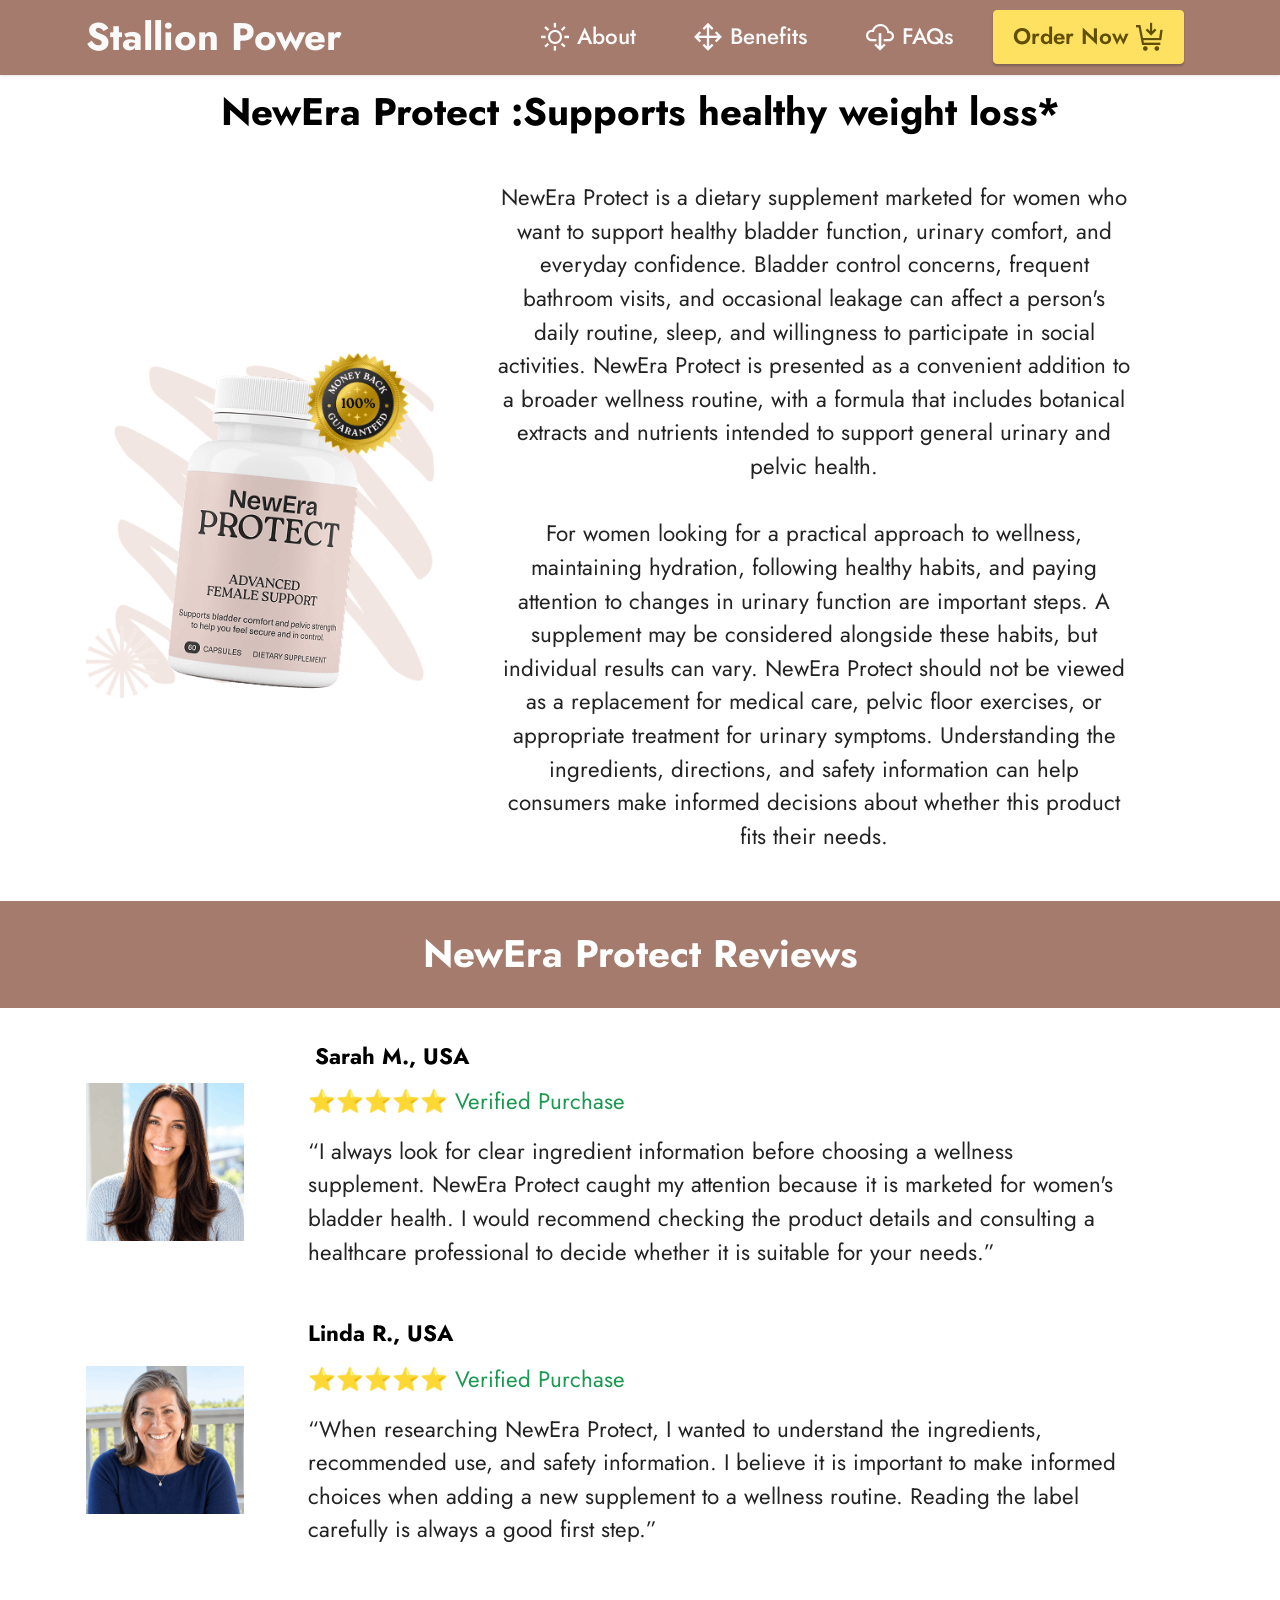
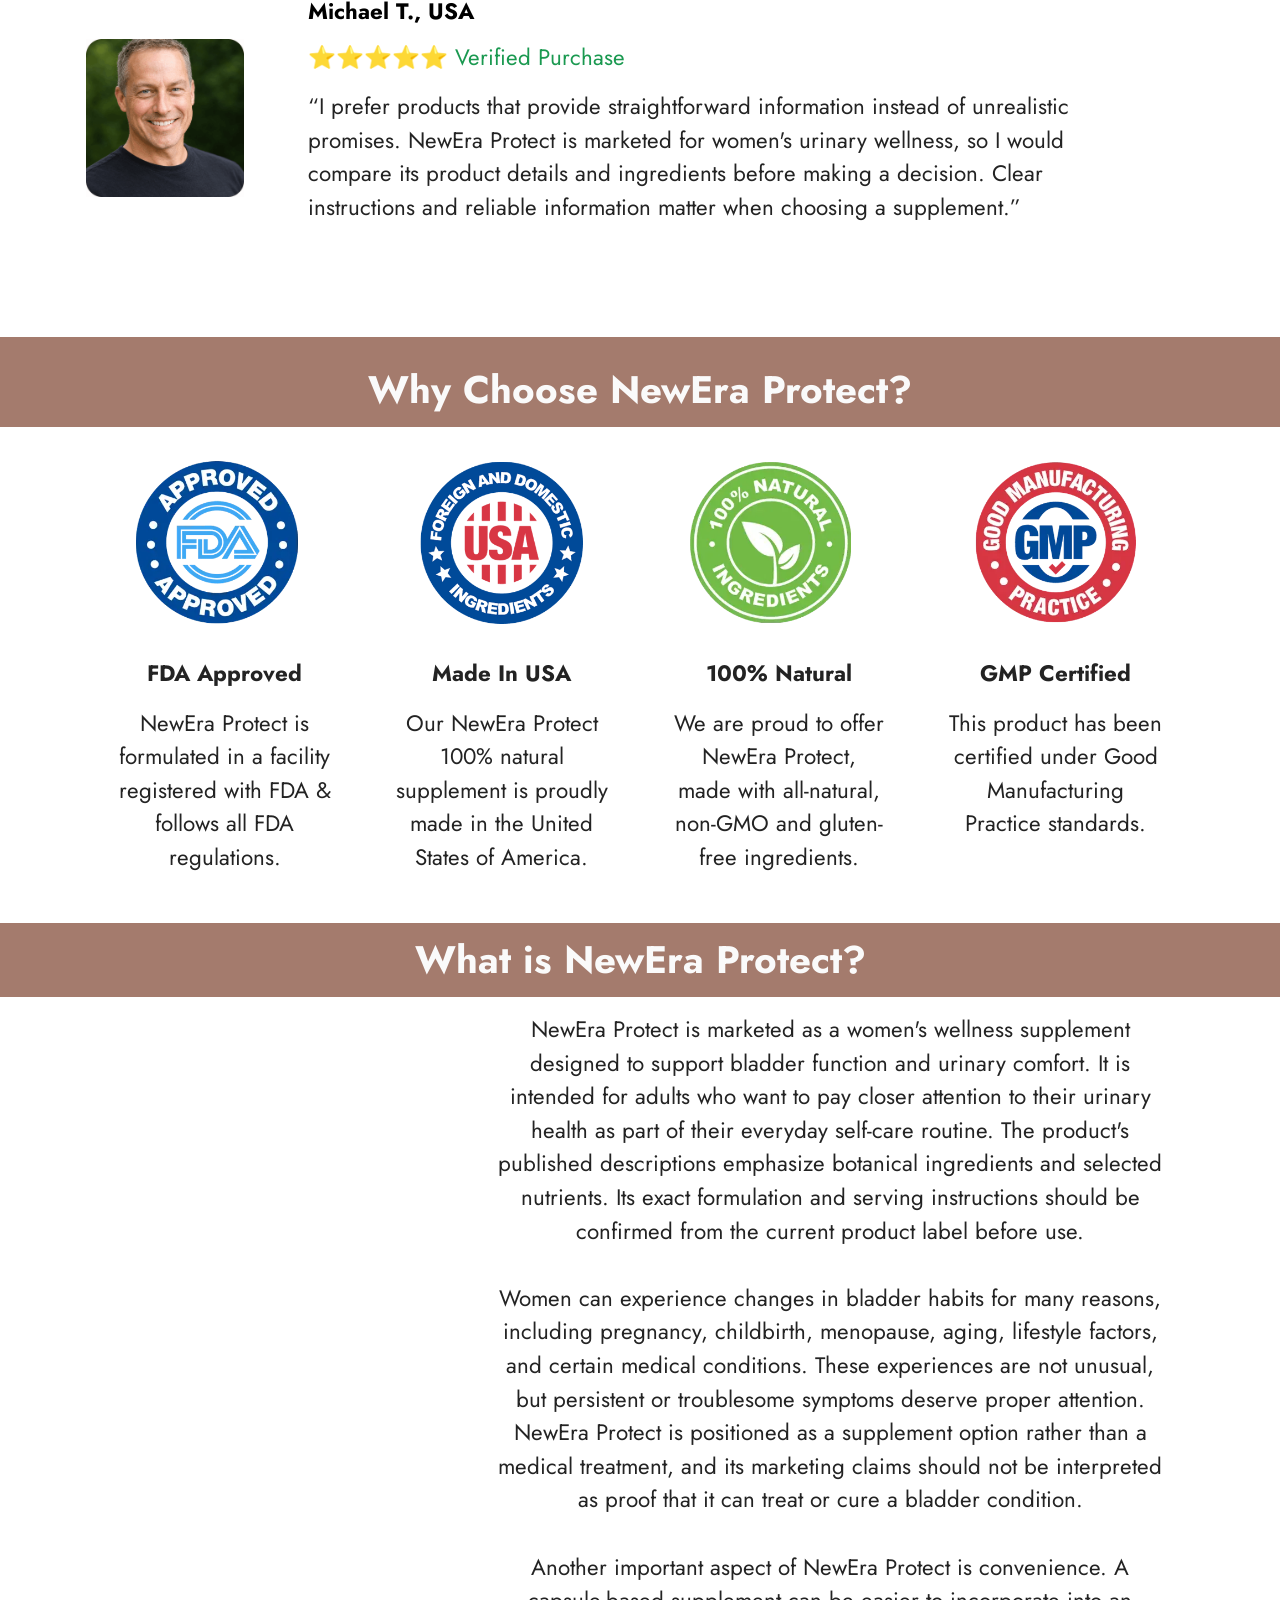
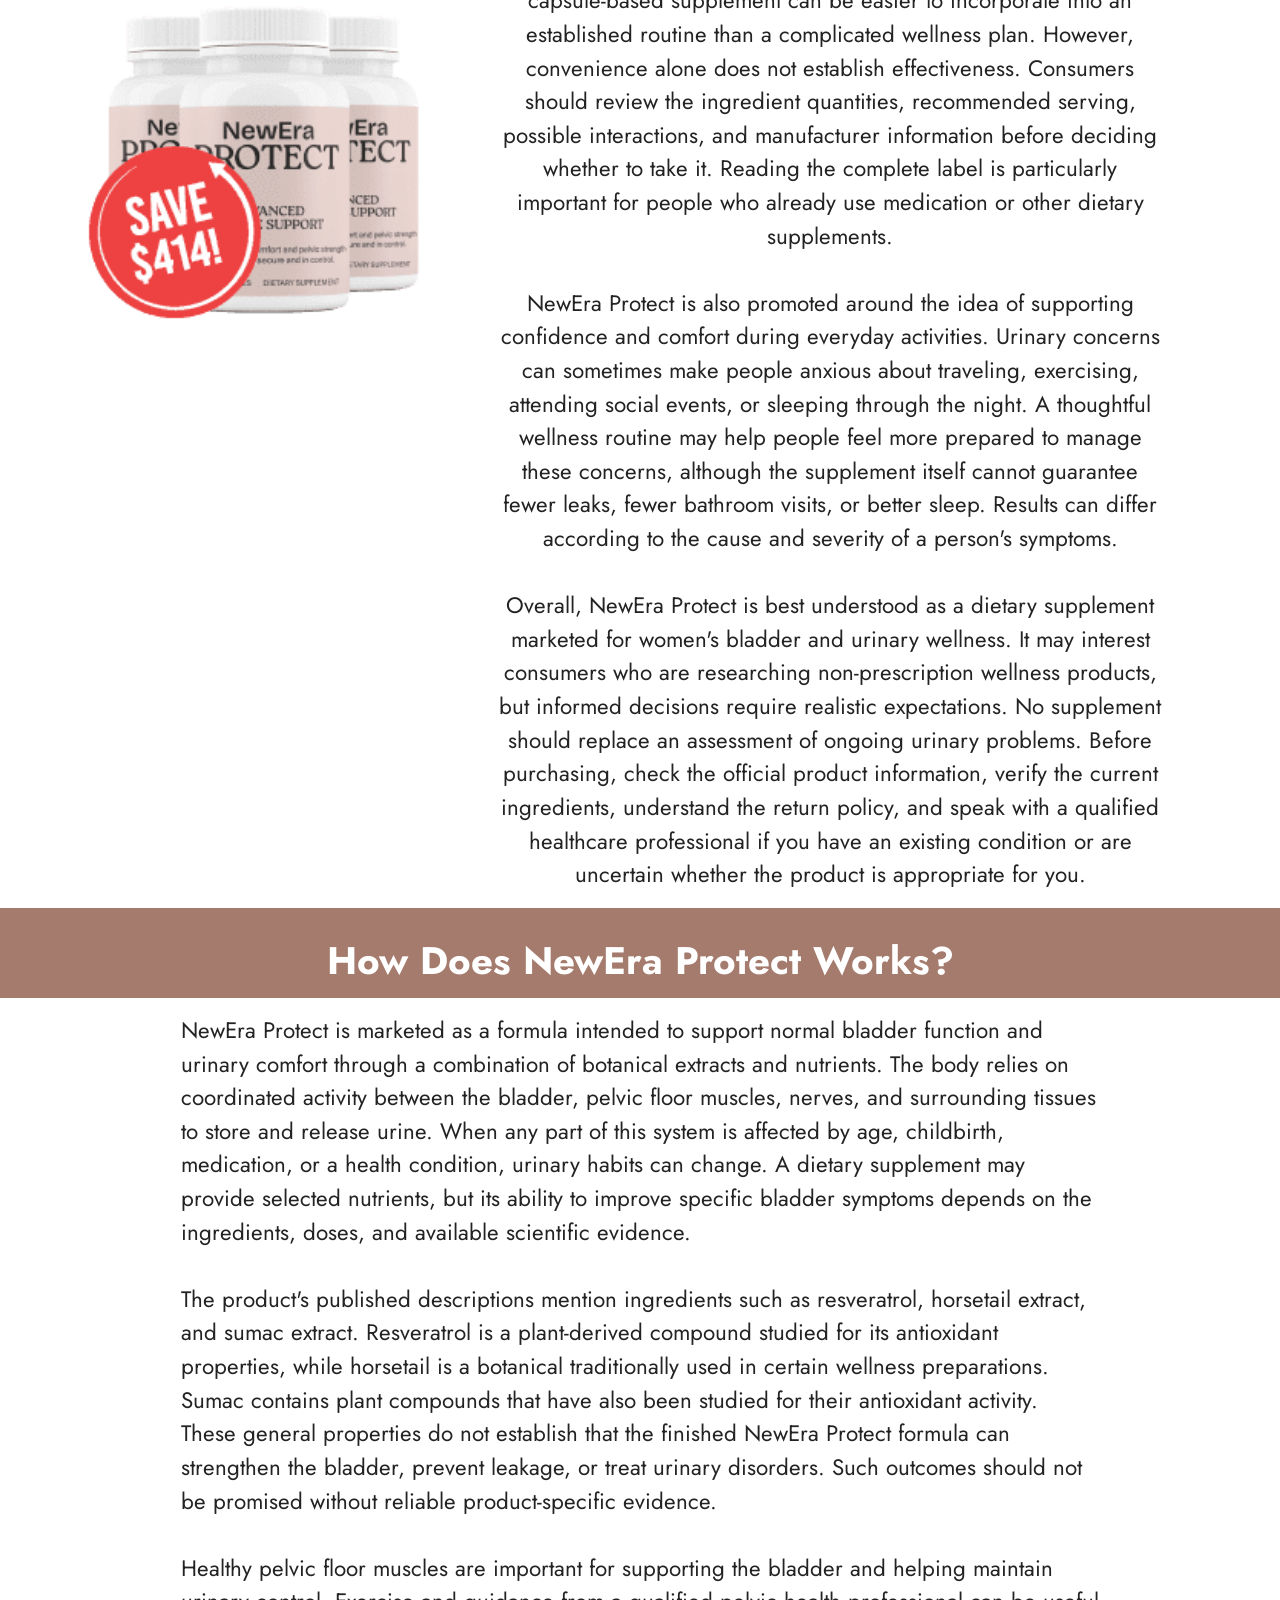
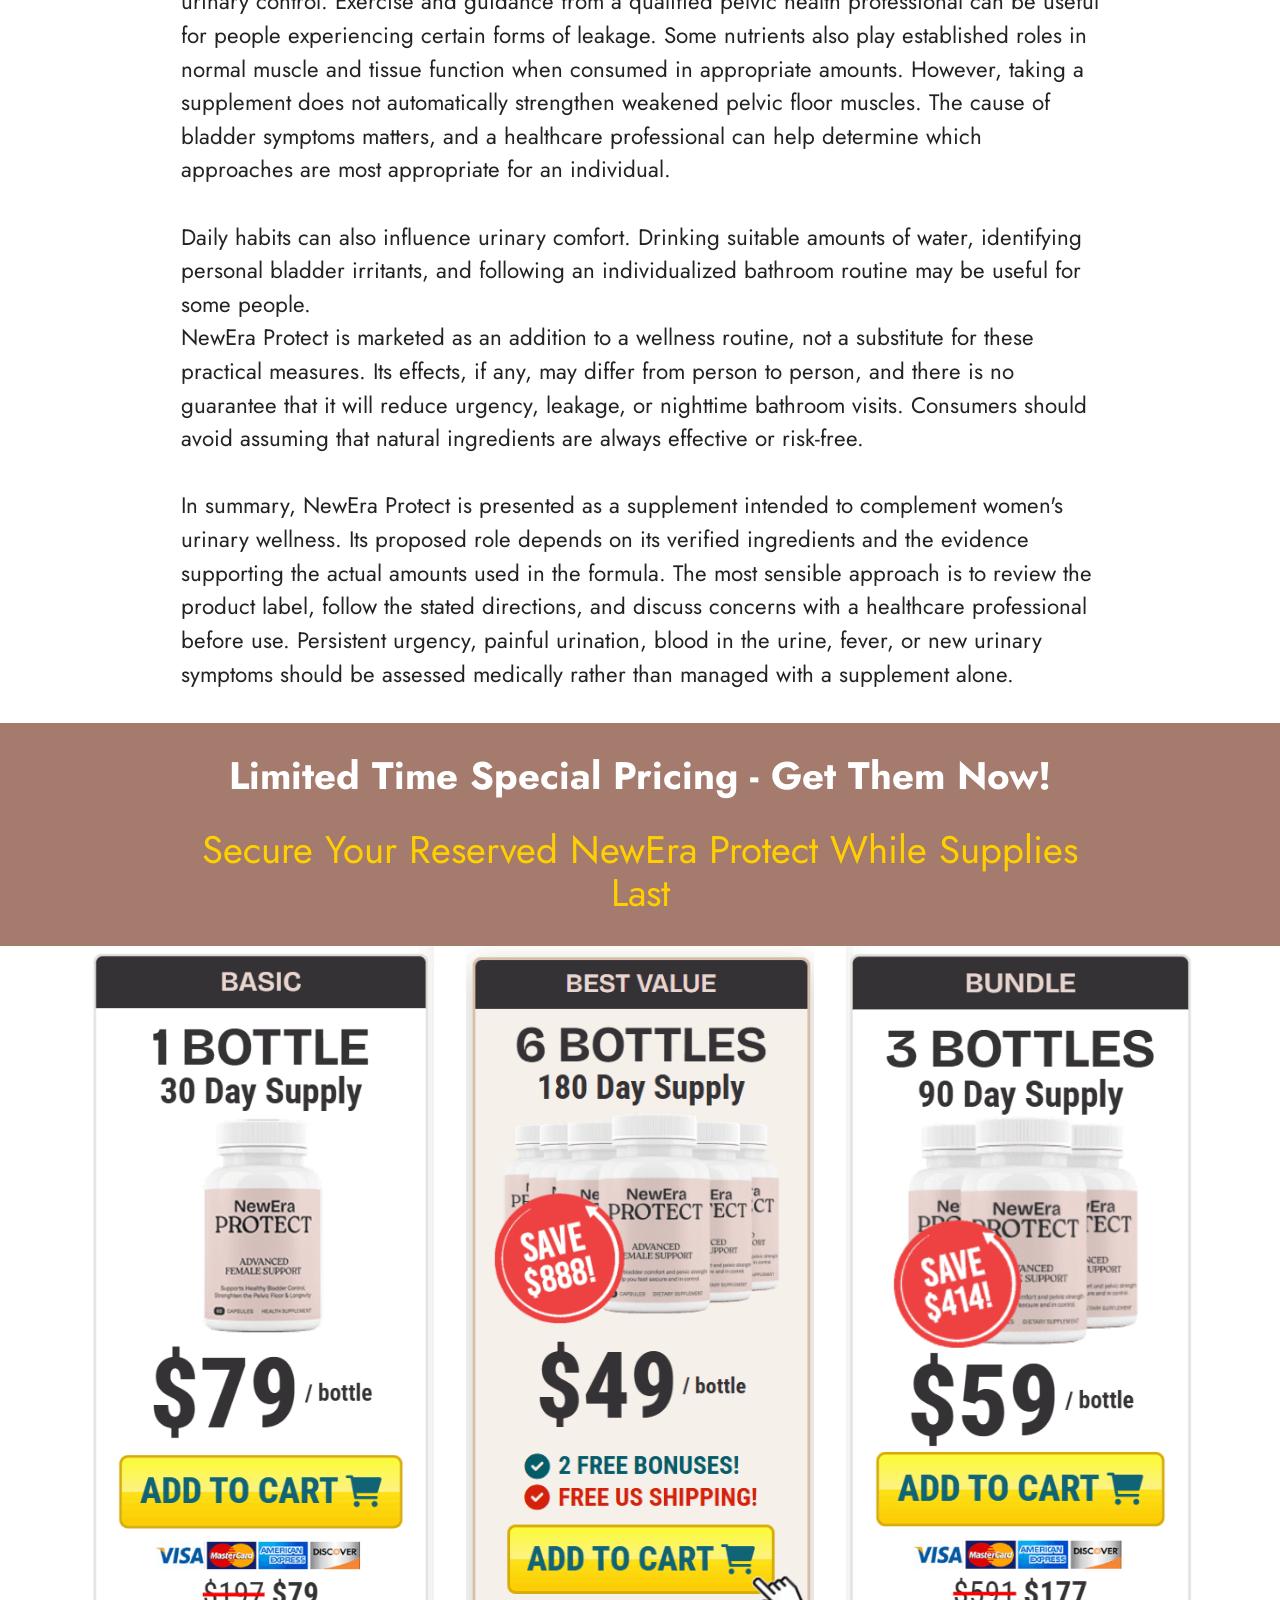
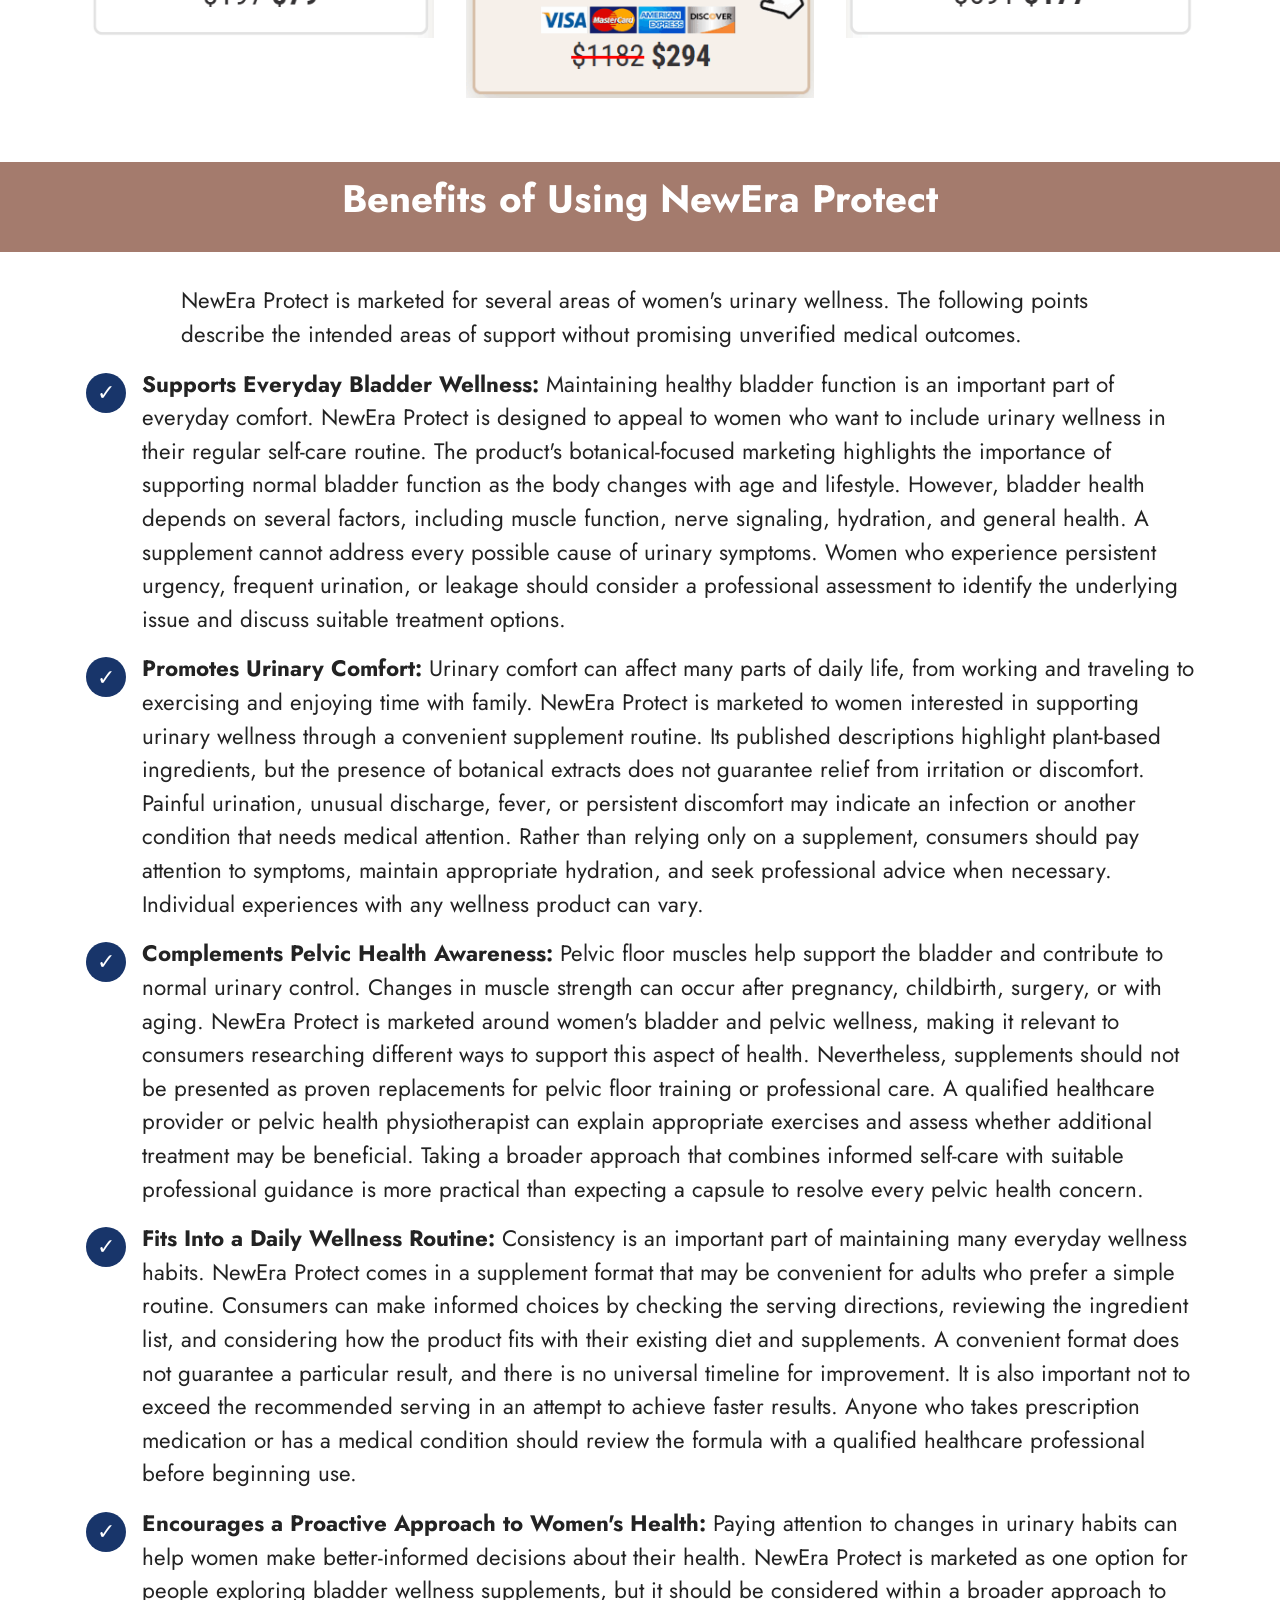
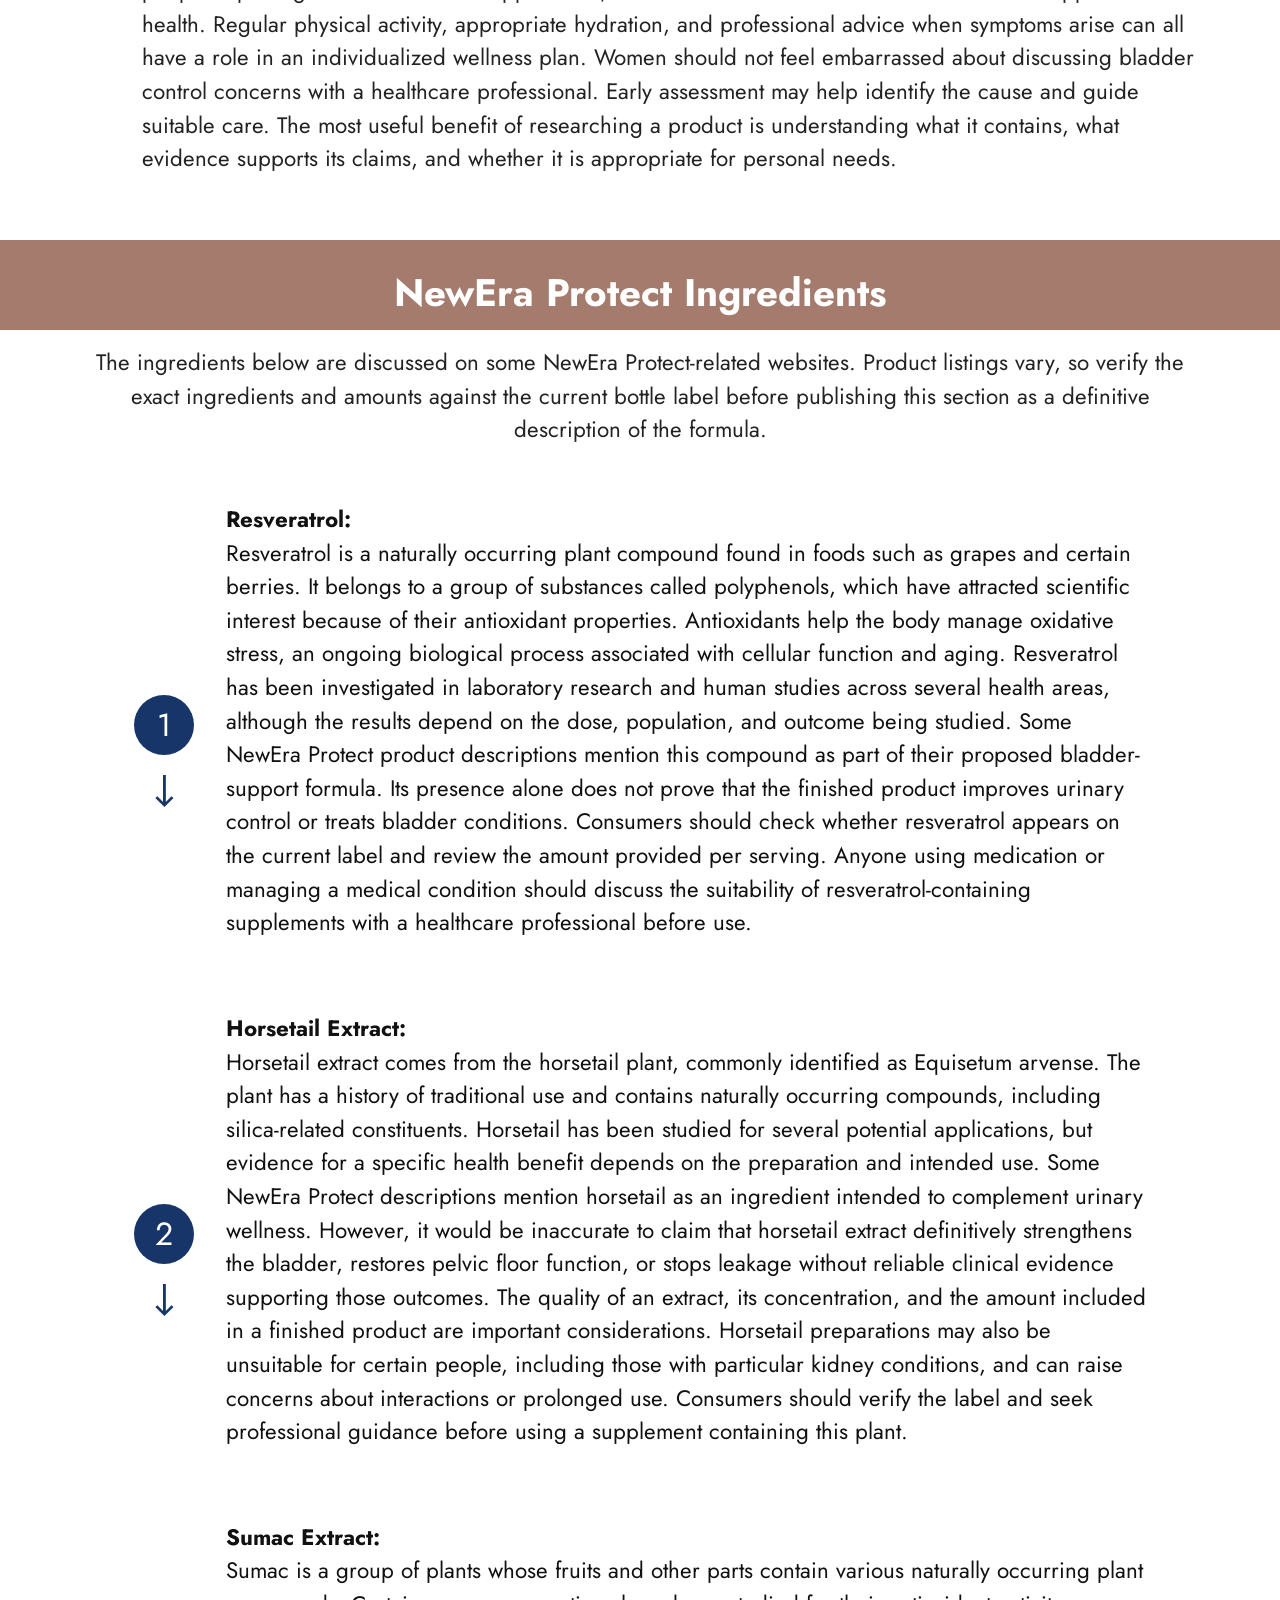
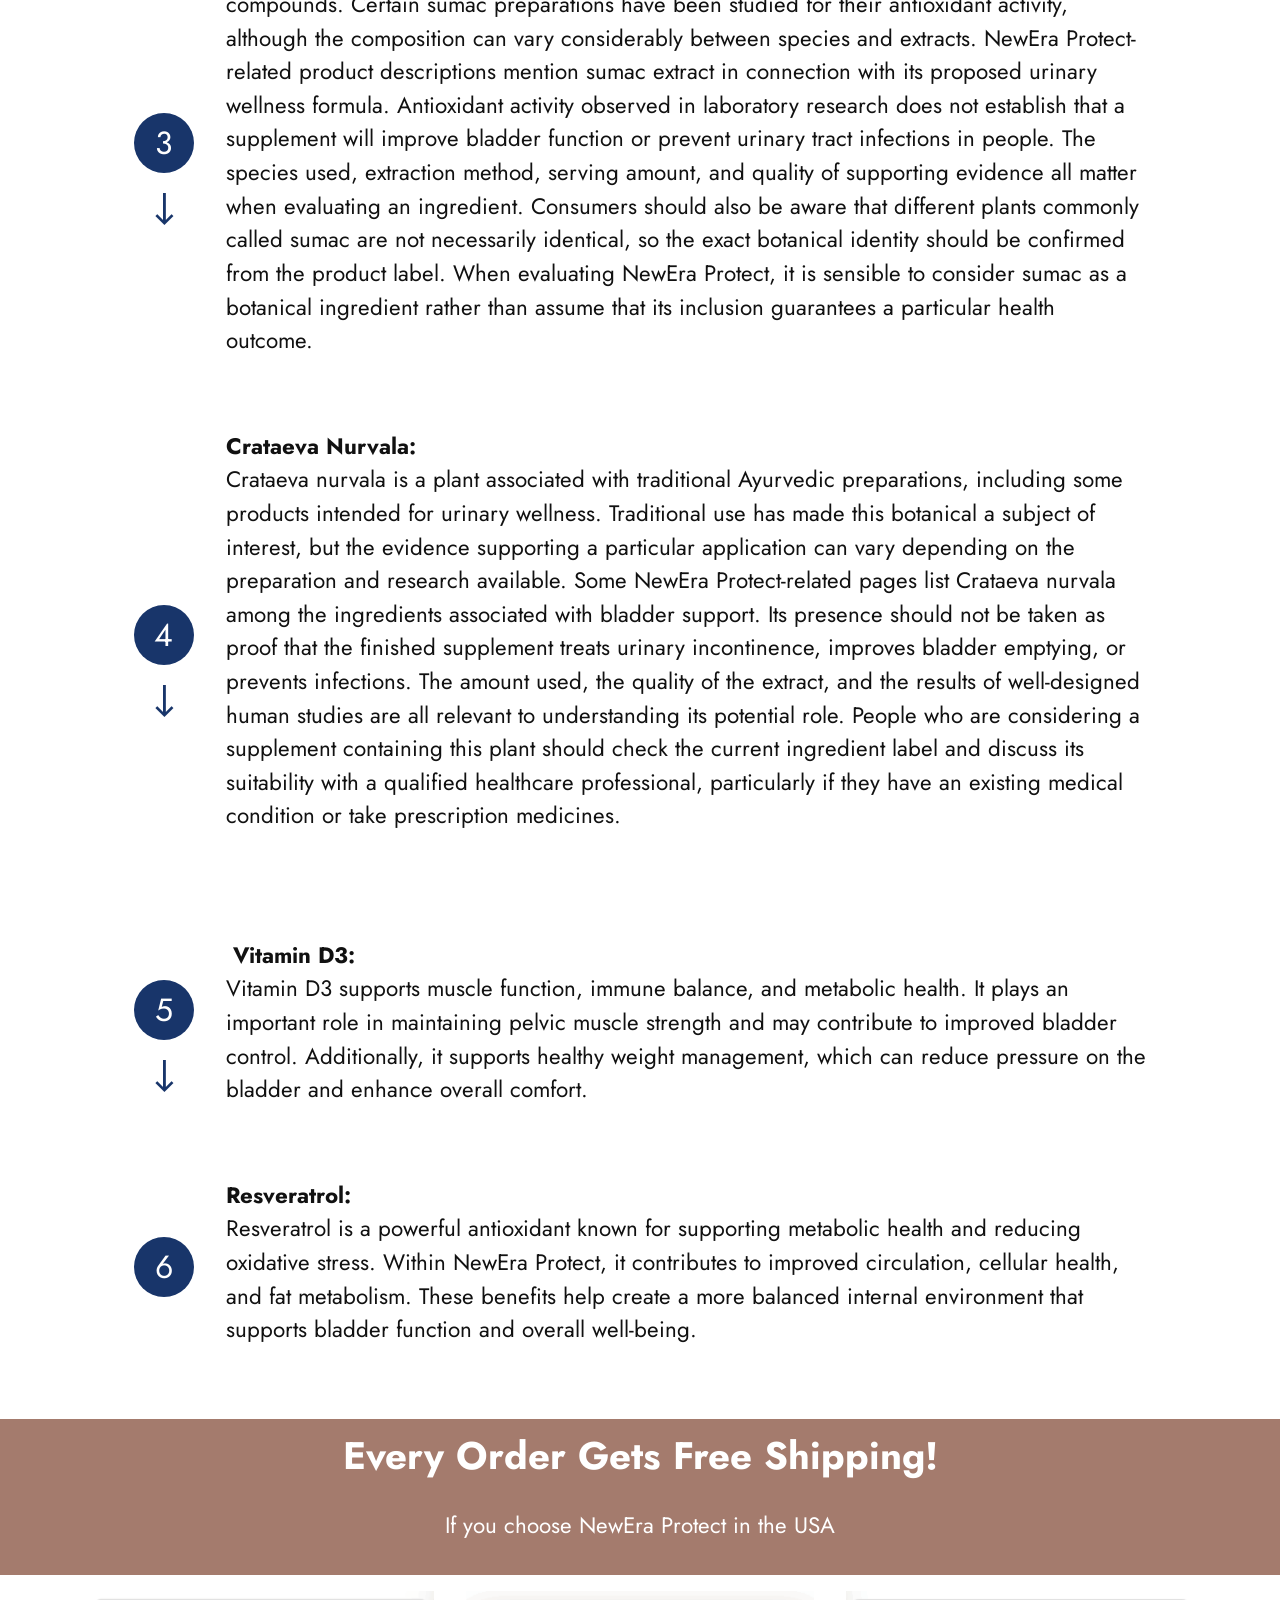
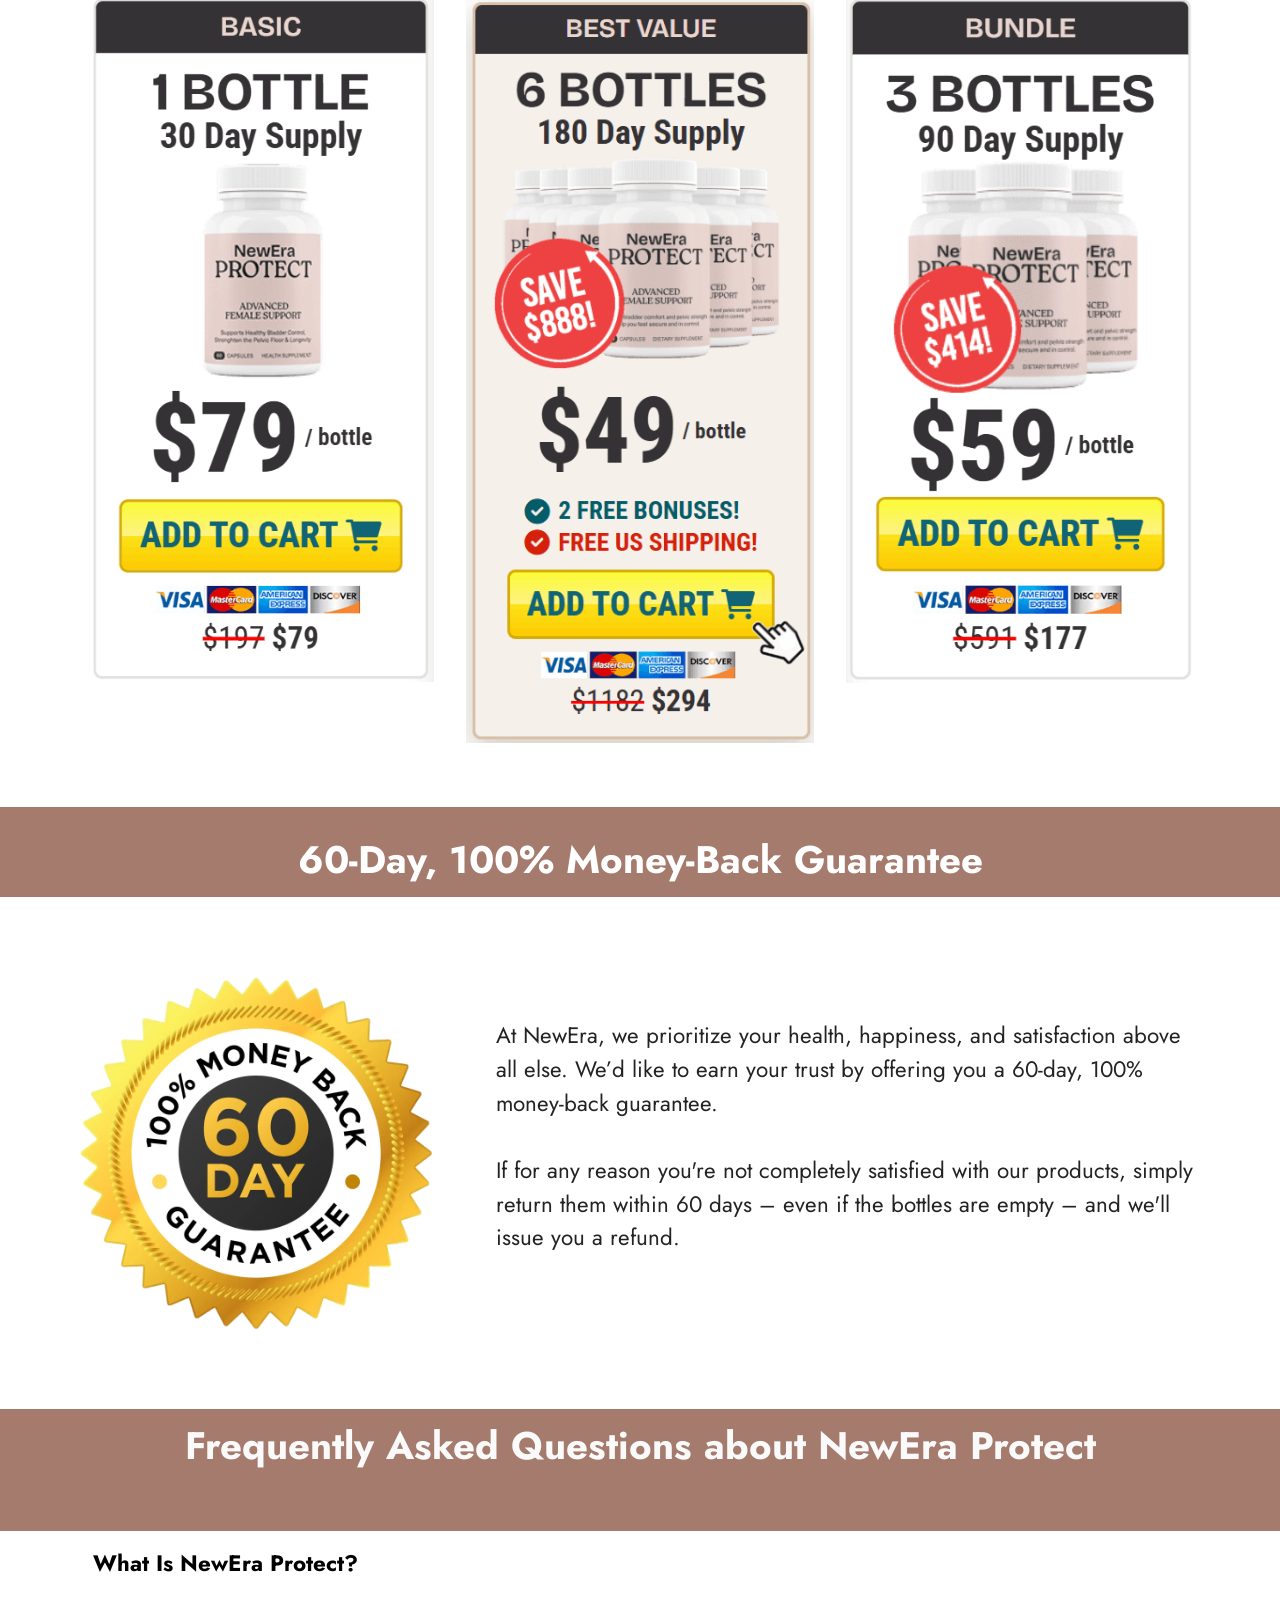
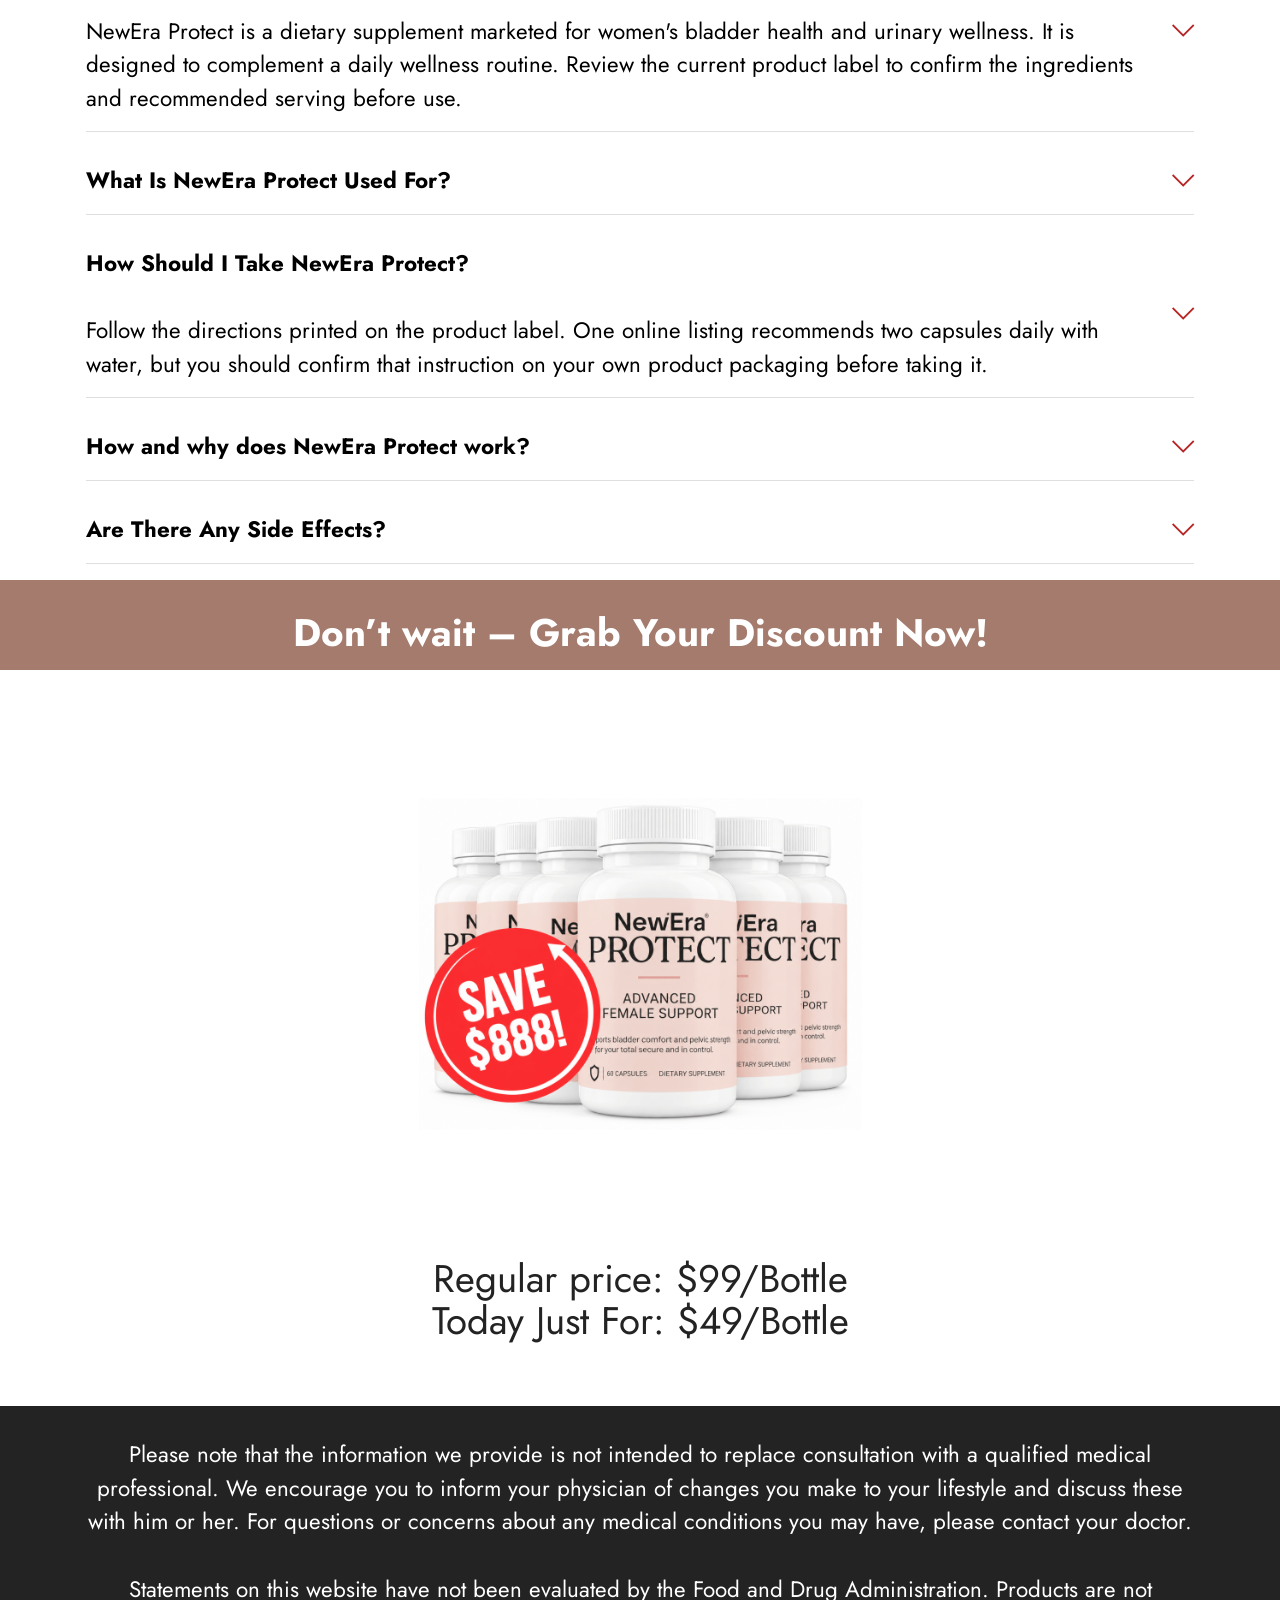
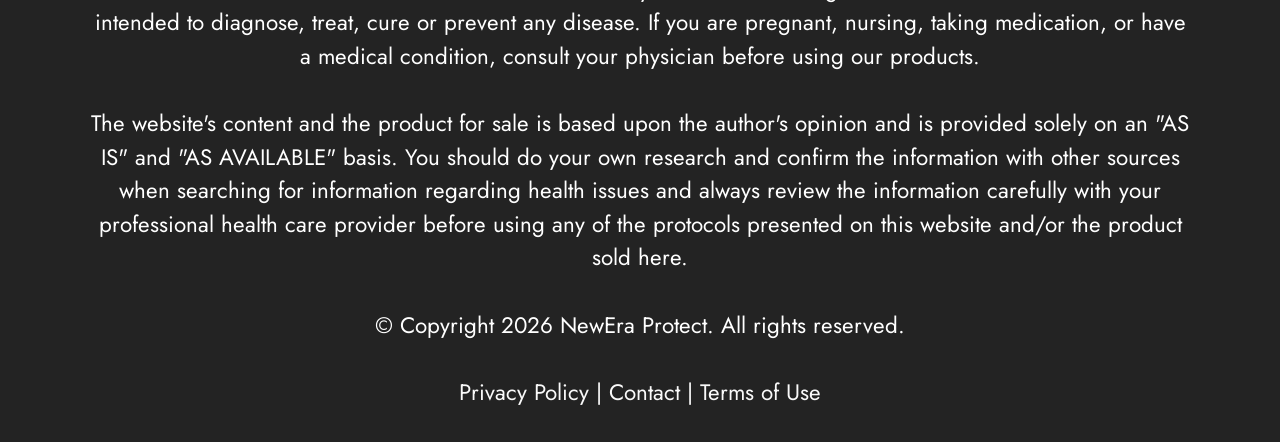
==== commit bbe8cad4: "Add msvalidate meta tag for site verification" ====
--- a/index.html
+++ b/index.html
@@ -24,7 +24,8 @@
   <link rel="preload" href="https://fonts.googleapis.com/css?family=Jost:100,200,300,400,500,600,700,800,900,100i,200i,300i,400i,500i,600i,700i,800i,900i&display=swap" as="style" onload="this.onload=null;this.rel='stylesheet'">
   <noscript><link rel="stylesheet" href="https://fonts.googleapis.com/css?family=Jost:100,200,300,400,500,600,700,800,900,100i,200i,300i,400i,500i,600i,700i,800i,900i&display=swap"></noscript>
   <link rel="preload" as="style" href="assets/mobirise/css/mbr-additional.css?v=R3ZuR8"><link rel="stylesheet" href="assets/mobirise/css/mbr-additional.css?v=R3ZuR8" type="text/css">
-
+<meta name="google-site-verification" content="ojwFFrobrEAdesm8oLR1VNvsSXICQItrODOj1nC4V70" />
+	<meta name="msvalidate.01" content="BFED78960371397816FDB9212DADB8CB" />
   
   
   <meta name="keywords" content=" NewEra Protect, NewEra Protect,  NewEra Protect supplement,  NewEra Protect pills">
@@ -983,8 +984,8 @@
             </div>
         </div>
     </div>
-</section><section class="display-7" style="padding: 0;align-items: center;justify-content: center;flex-wrap: wrap;    align-content: center;display: flex;position: relative;height: 4rem;"><a href="https://mobiri.se/4815952" style="flex: 1 1;height: 4rem;position: absolute;width: 100%;z-index: 1;"><img alt="" style="height: 4rem;" src="[data-uri]"></a><p style="margin: 0;text-align: center;" class="display-7">&#8204;</p><a style="z-index:1" href="https://mobirise.com"> Website Software</a></section><script src="assets/bootstrap/js/bootstrap.bundle.min.js"></script>  <script src="assets/smoothscroll/smooth-scroll.js"></script>  <script src="assets/ytplayer/index.js"></script>  <script src="assets/dropdown/js/navbar-dropdown.js"></script>  <script src="assets/mbr-switch-arrow/mbr-switch-arrow.js"></script>  <script src="assets/theme/js/script.js"></script>  
+<script src="assets/bootstrap/js/bootstrap.bundle.min.js"></script>  <script src="assets/smoothscroll/smooth-scroll.js"></script>  <script src="assets/ytplayer/index.js"></script>  <script src="assets/dropdown/js/navbar-dropdown.js"></script>  <script src="assets/mbr-switch-arrow/mbr-switch-arrow.js"></script>  <script src="assets/theme/js/script.js"></script>  
   
   
 </body>
-</html>+</html>
